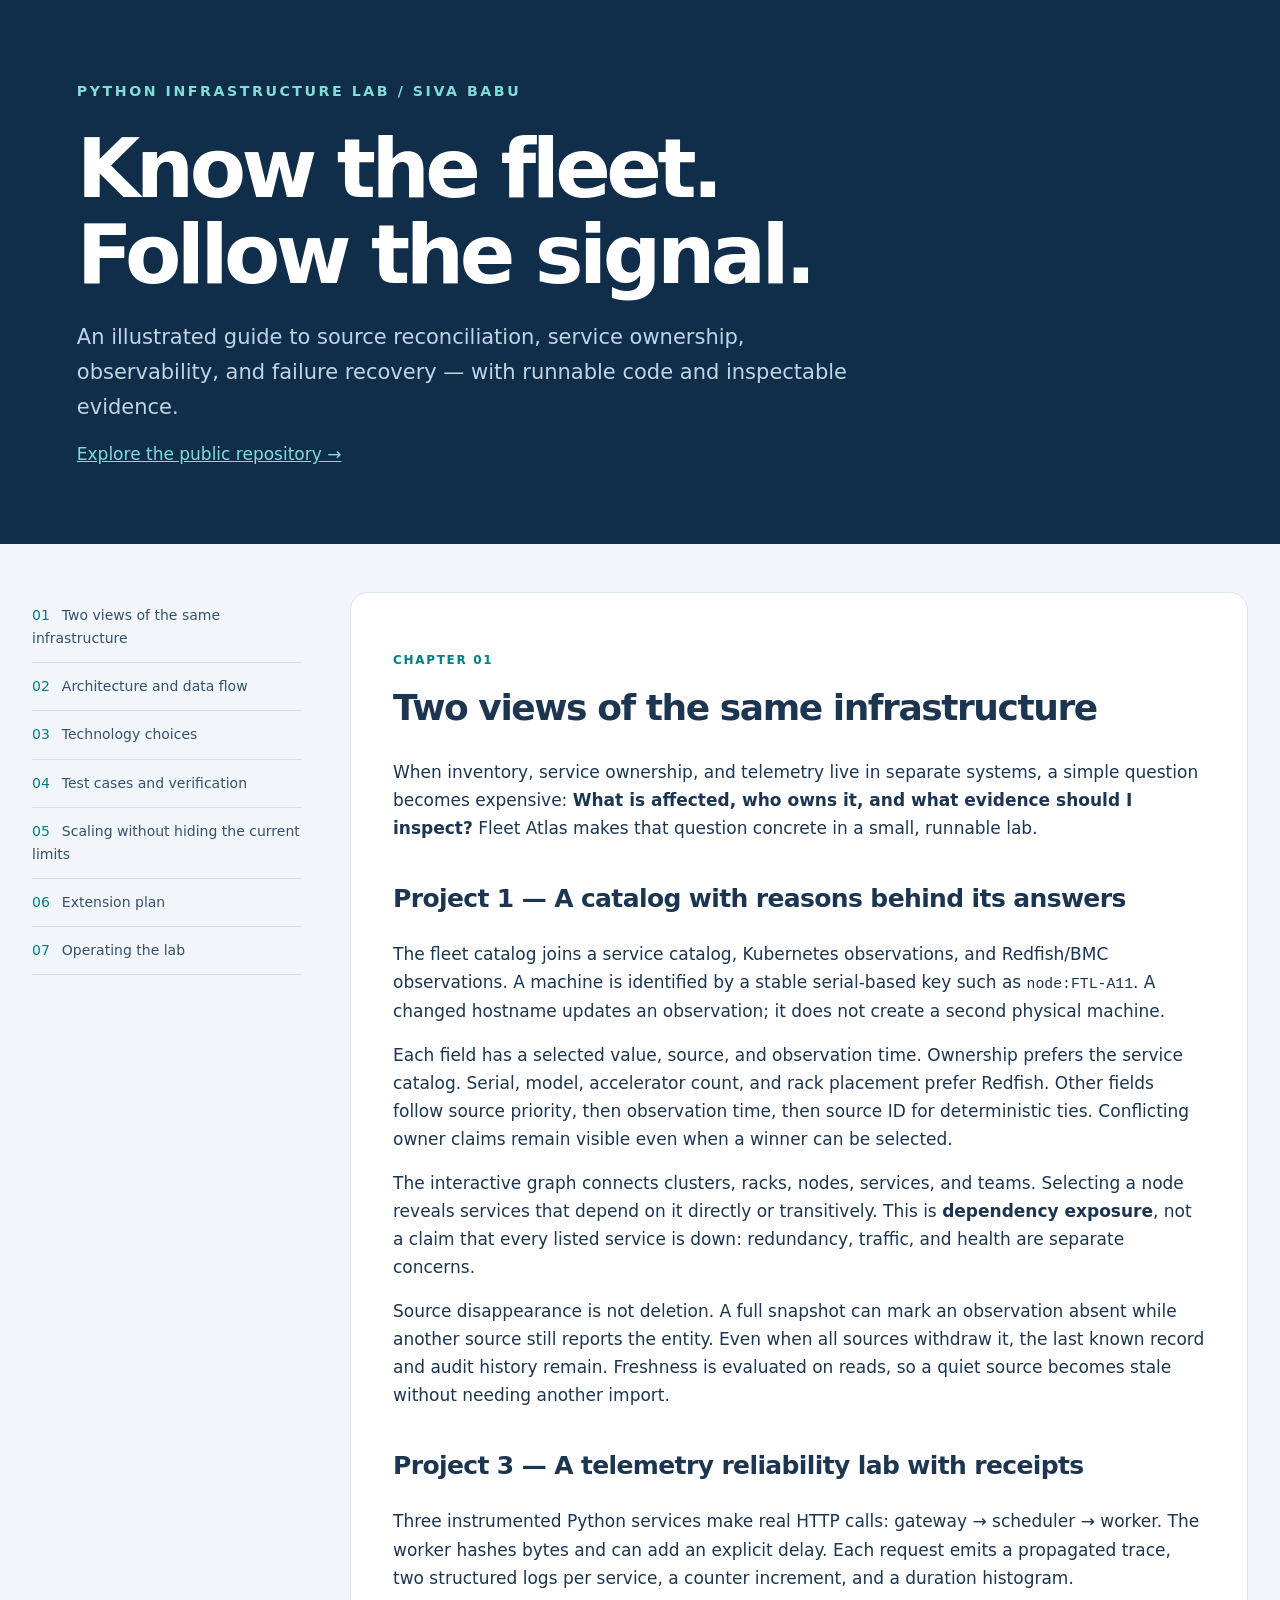
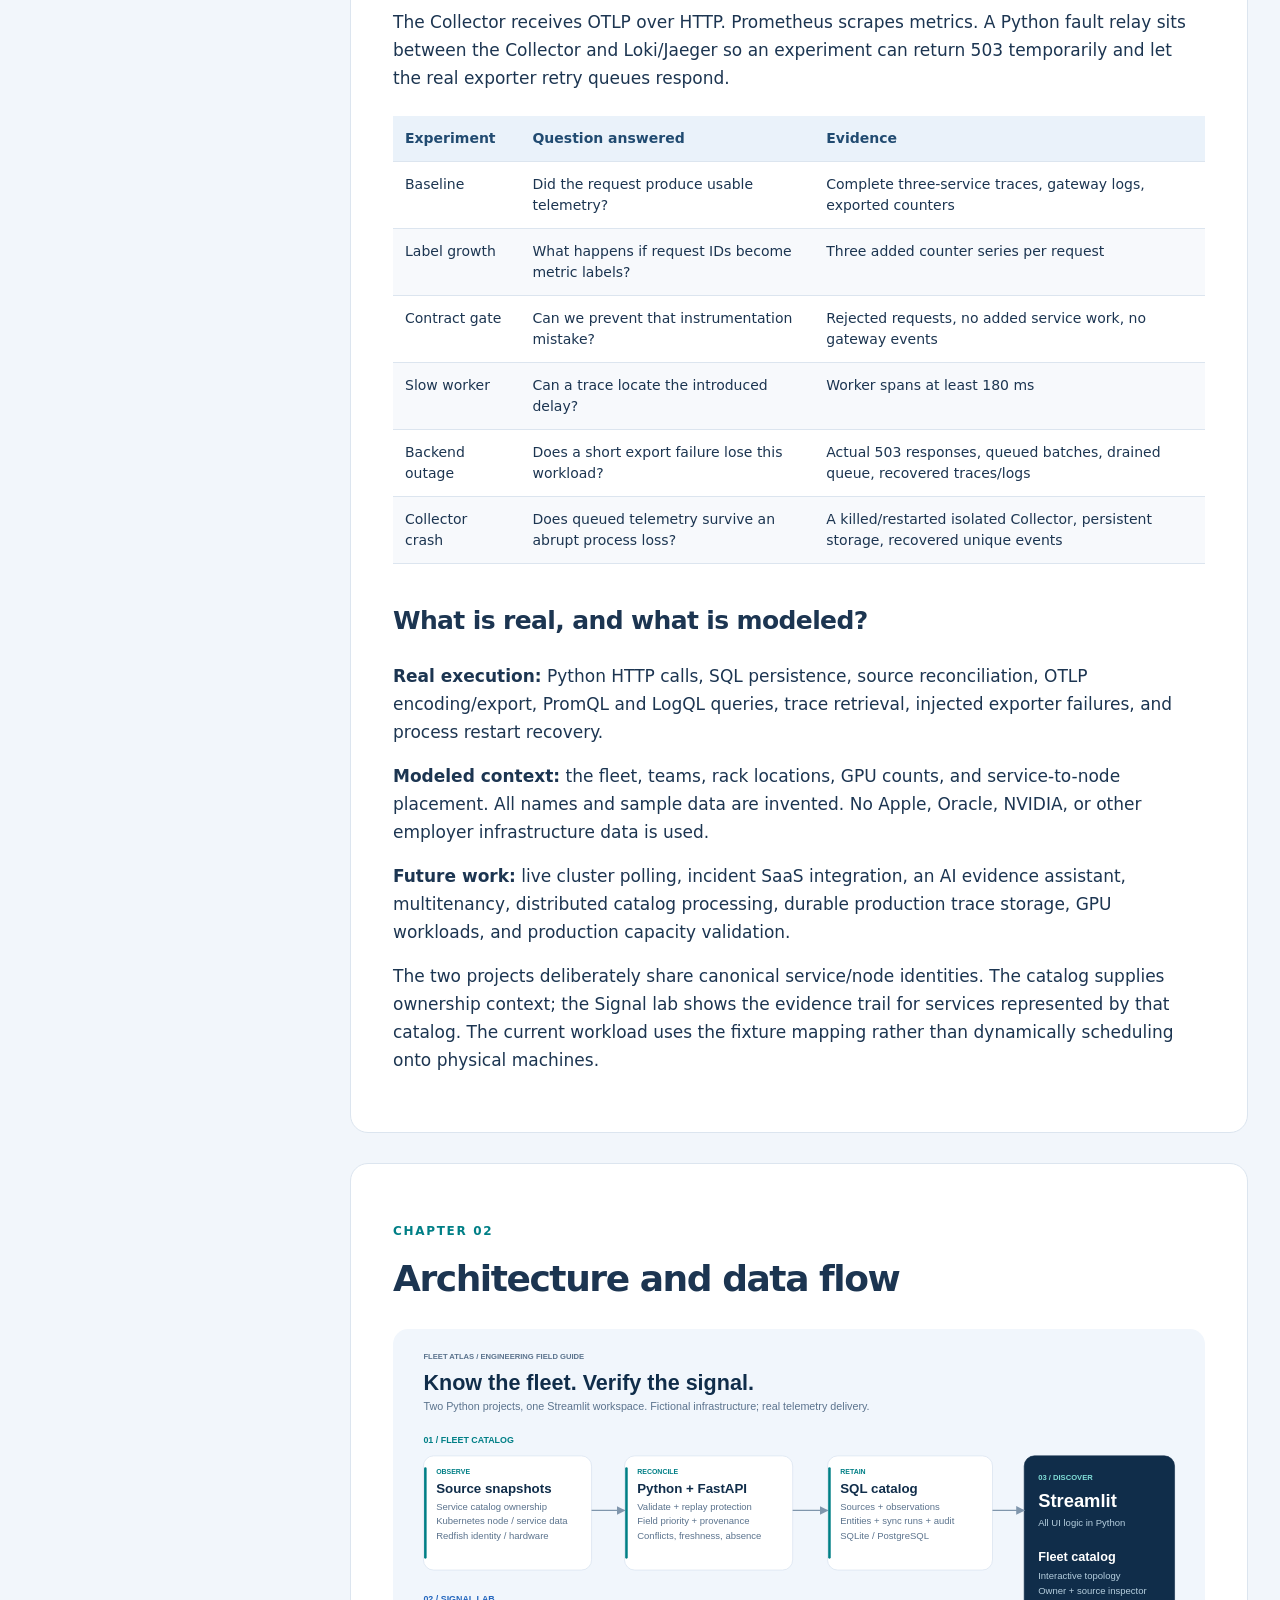
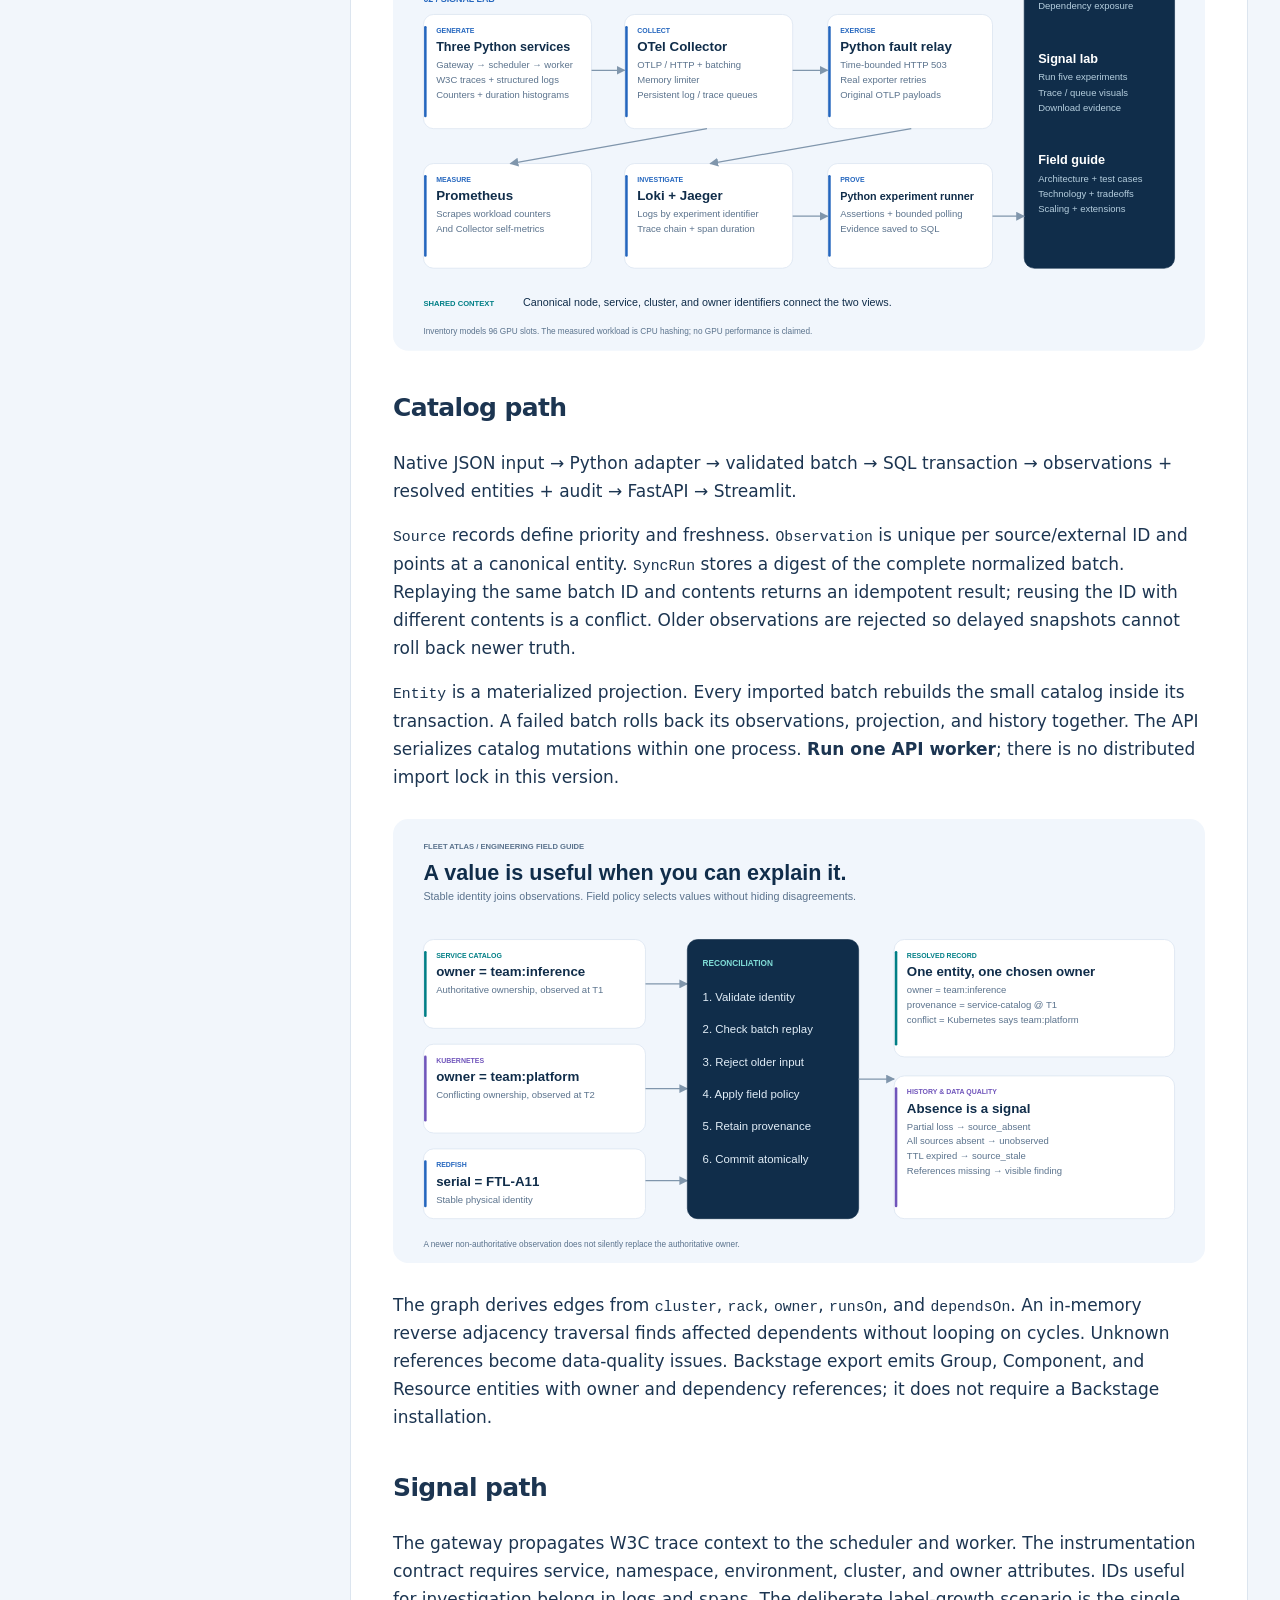
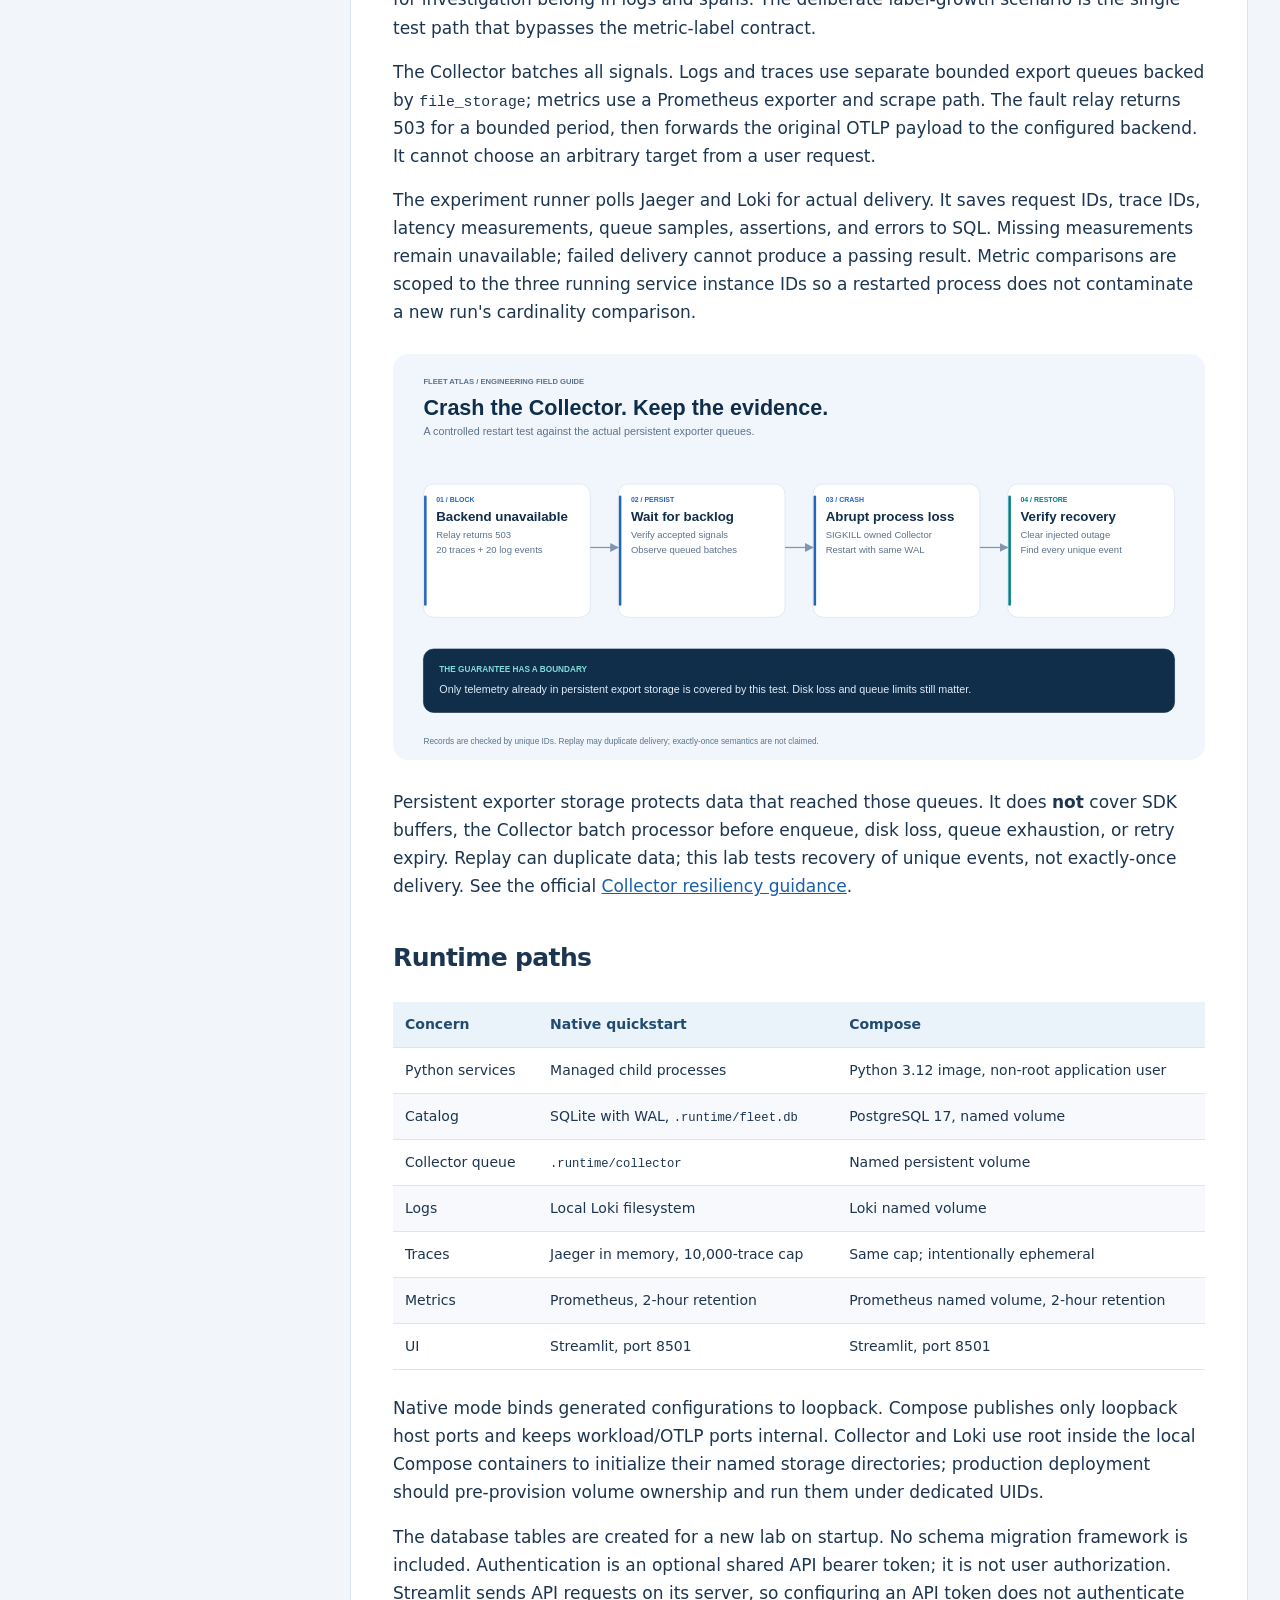
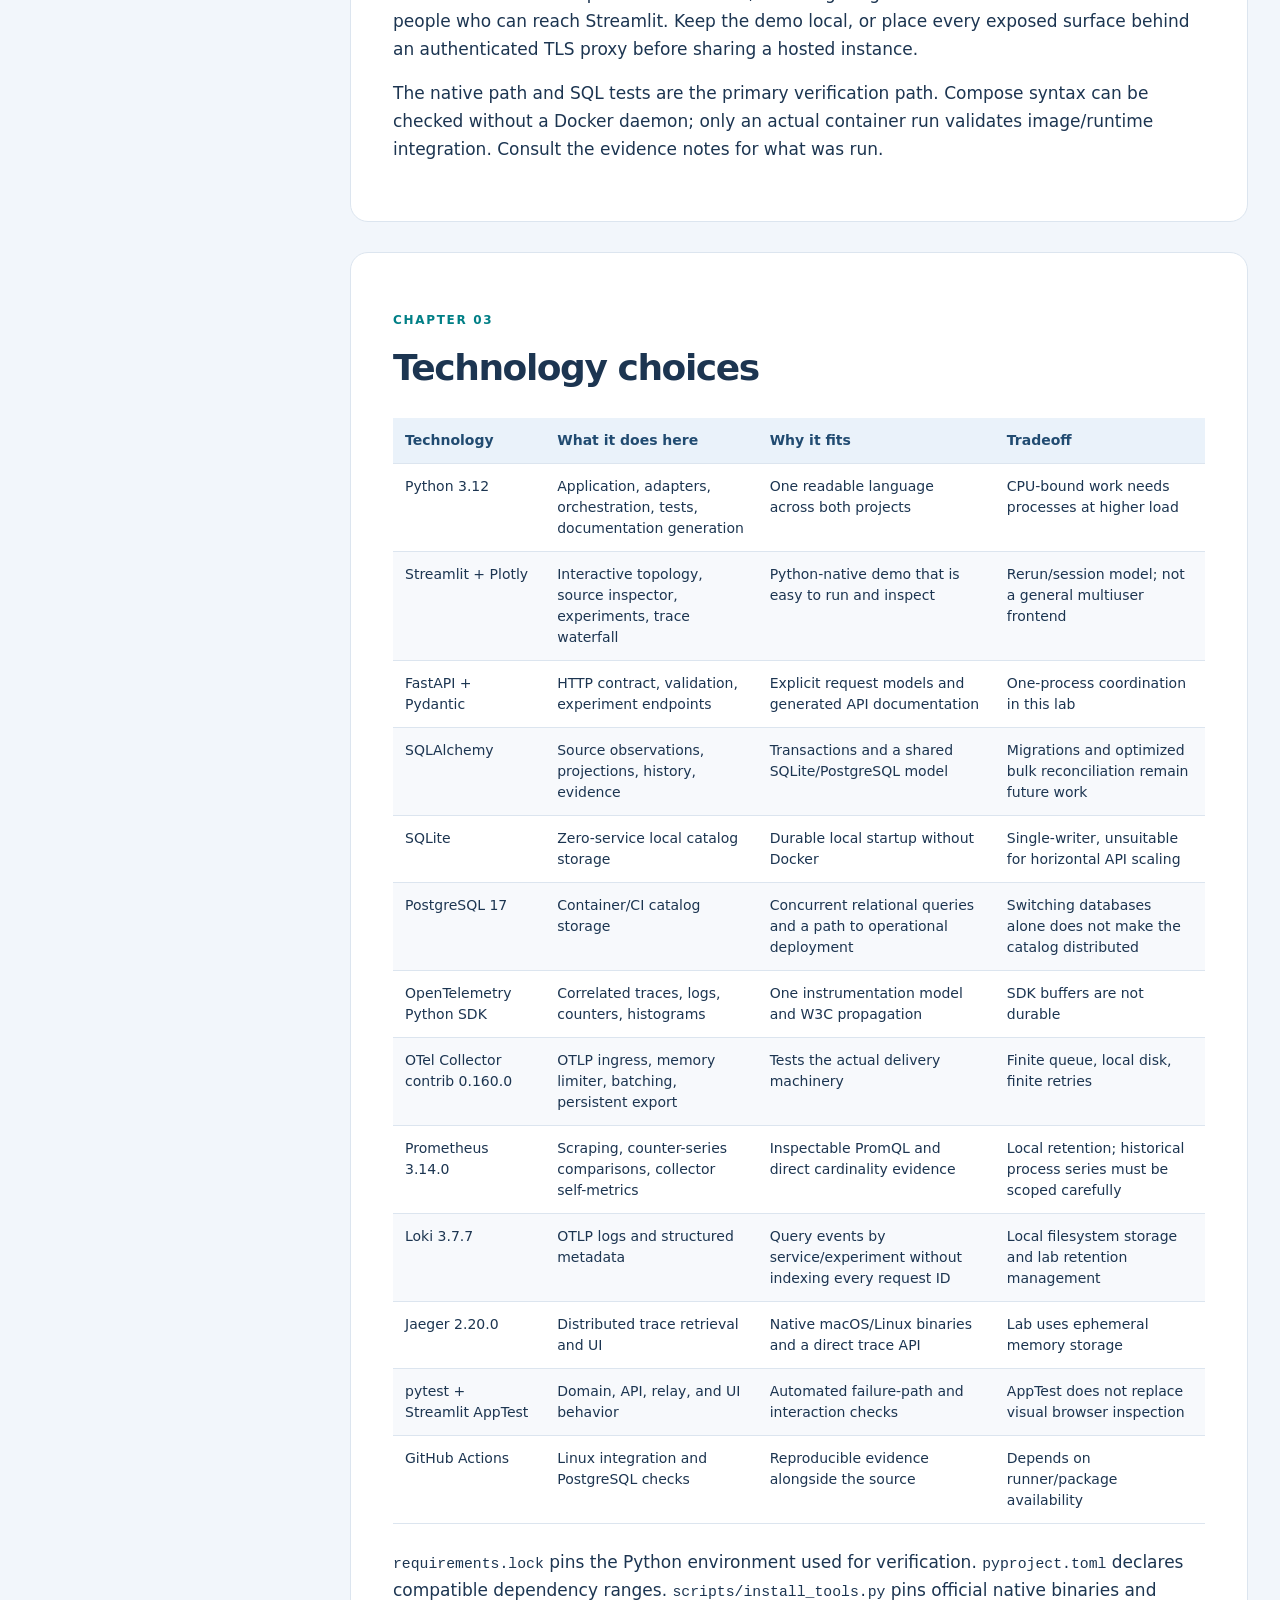
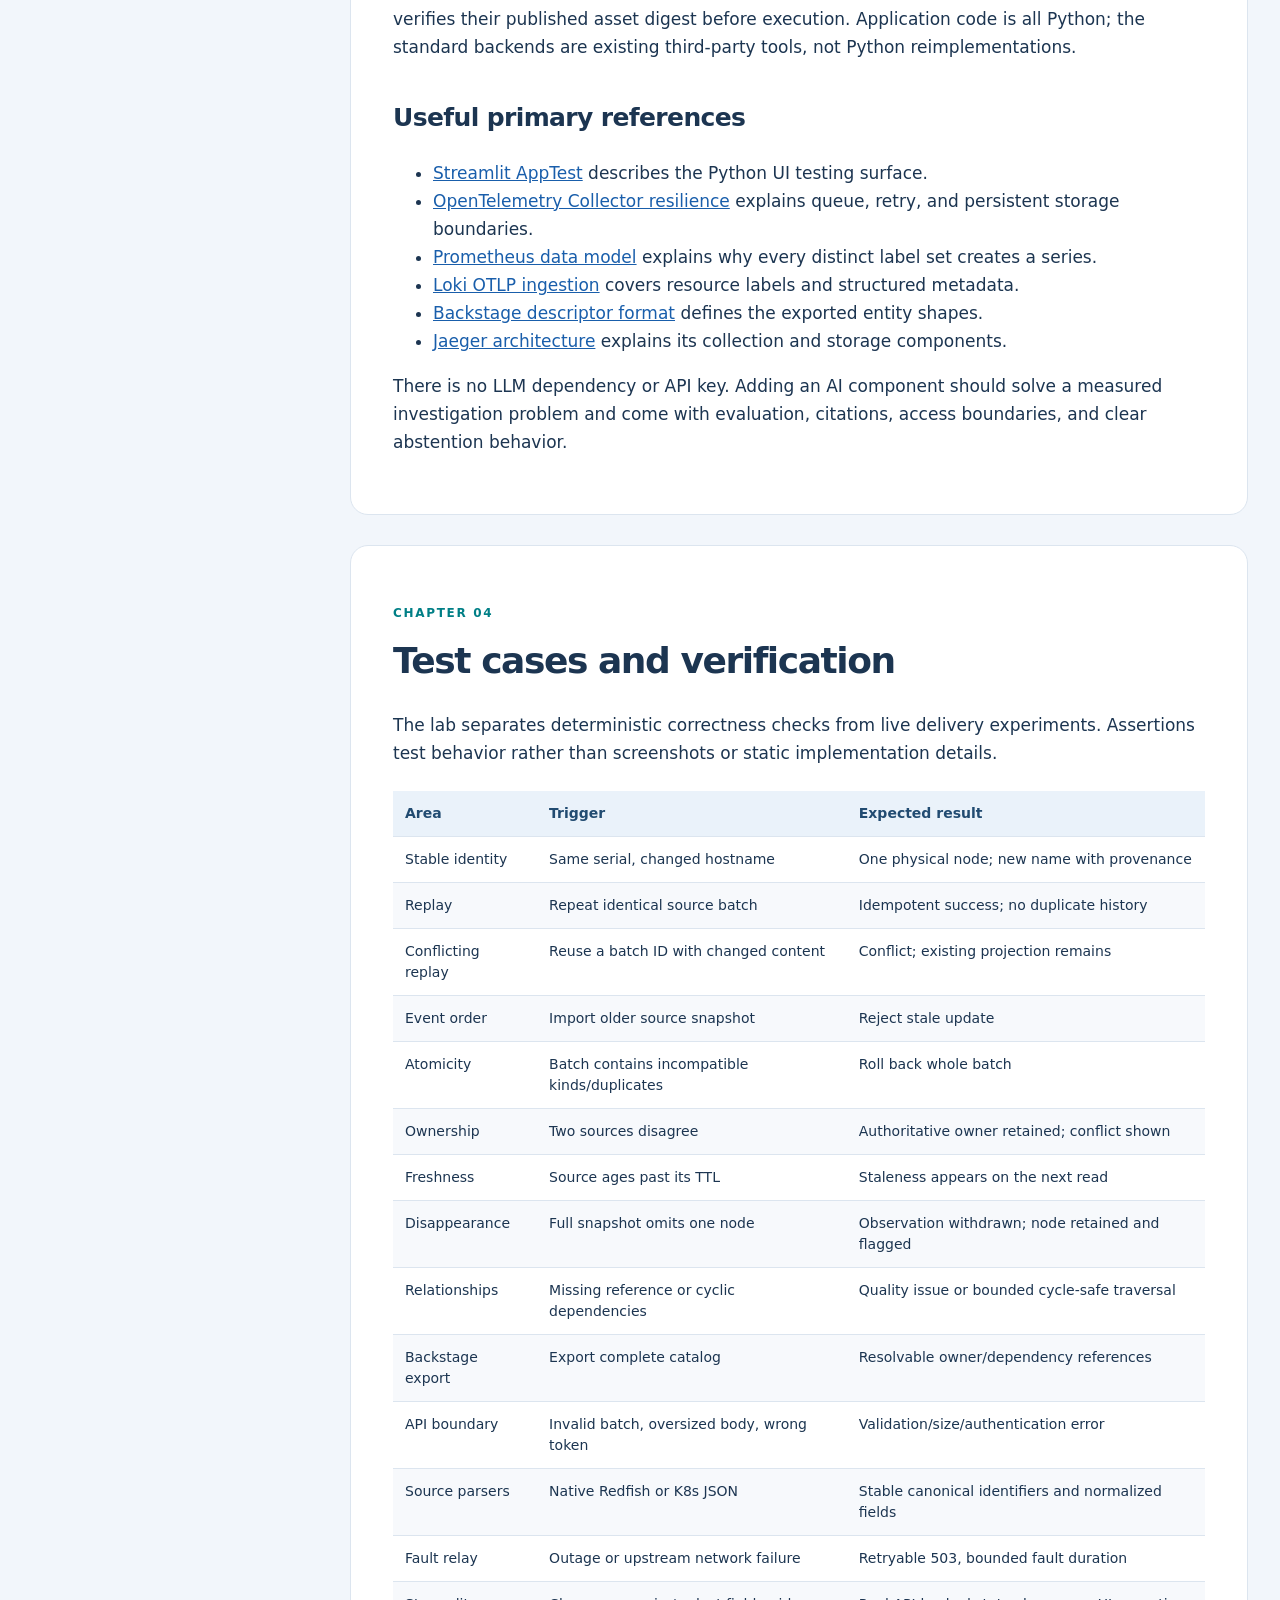
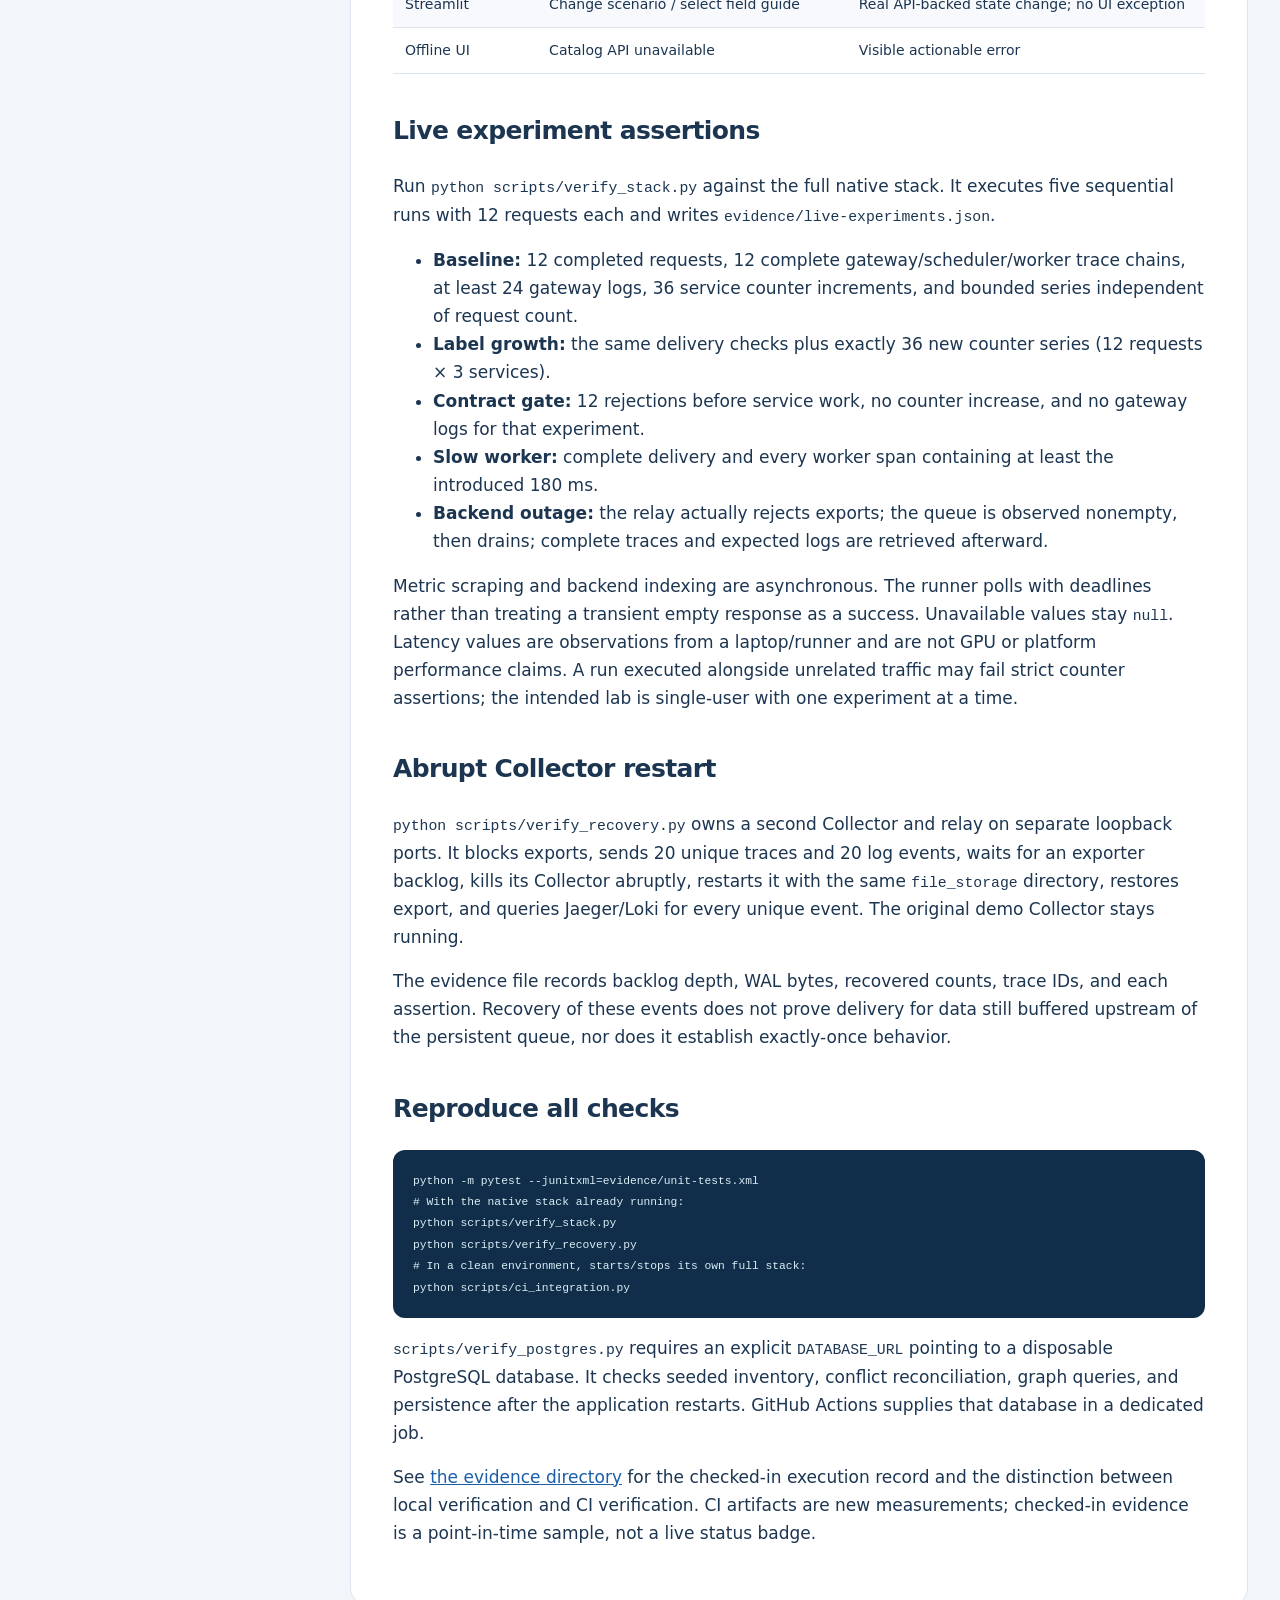
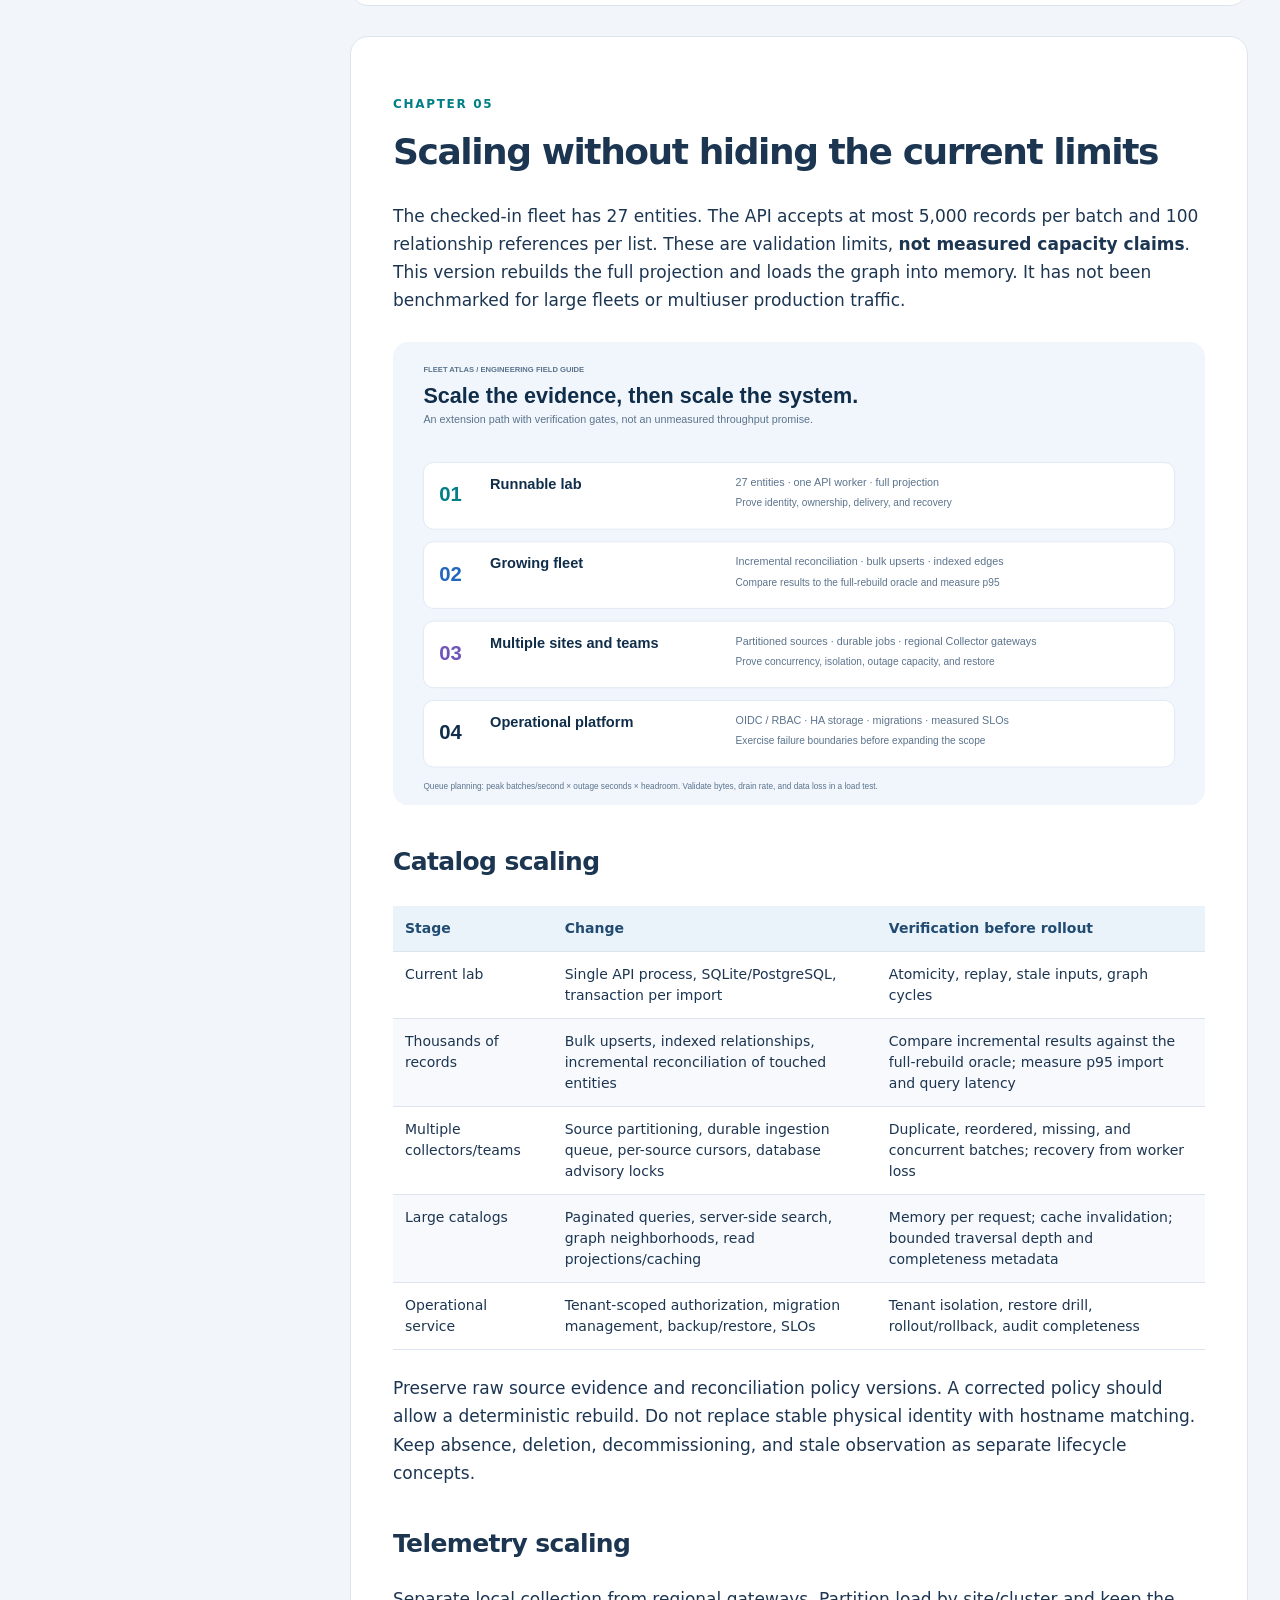
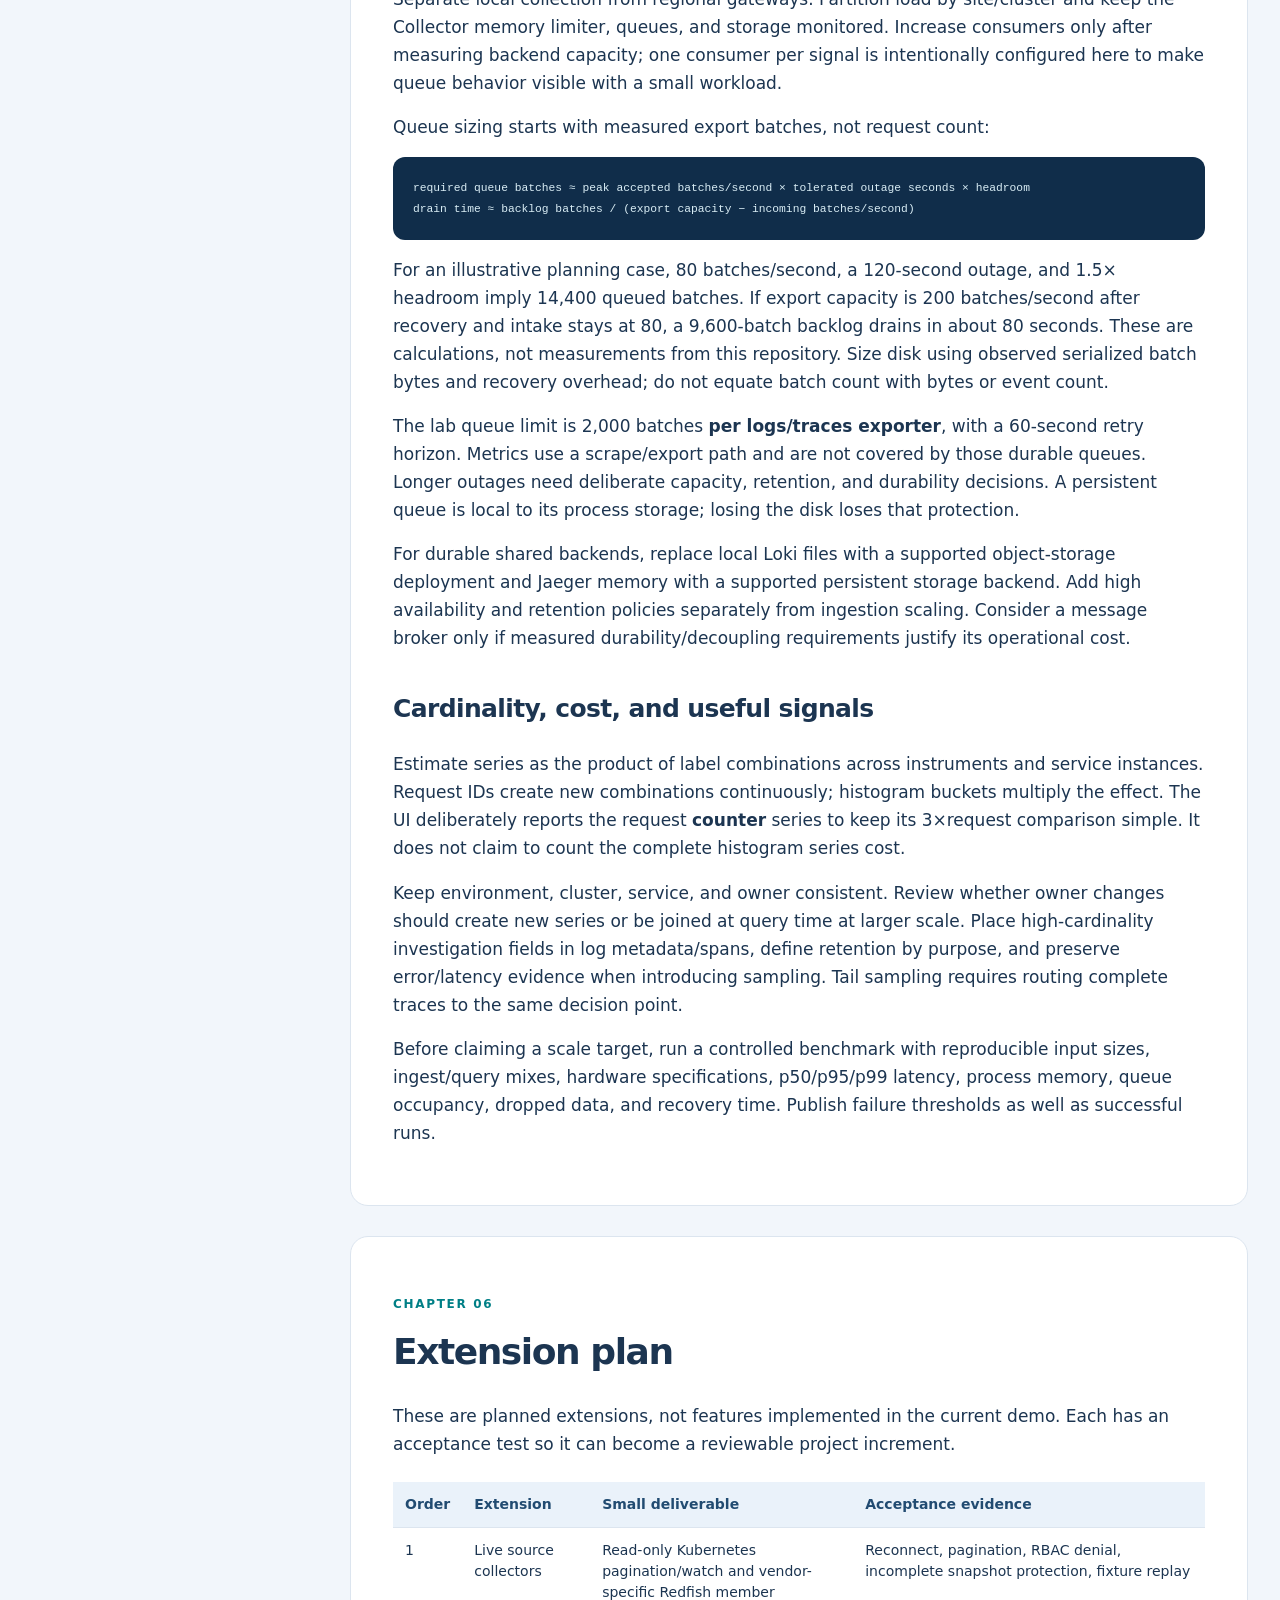
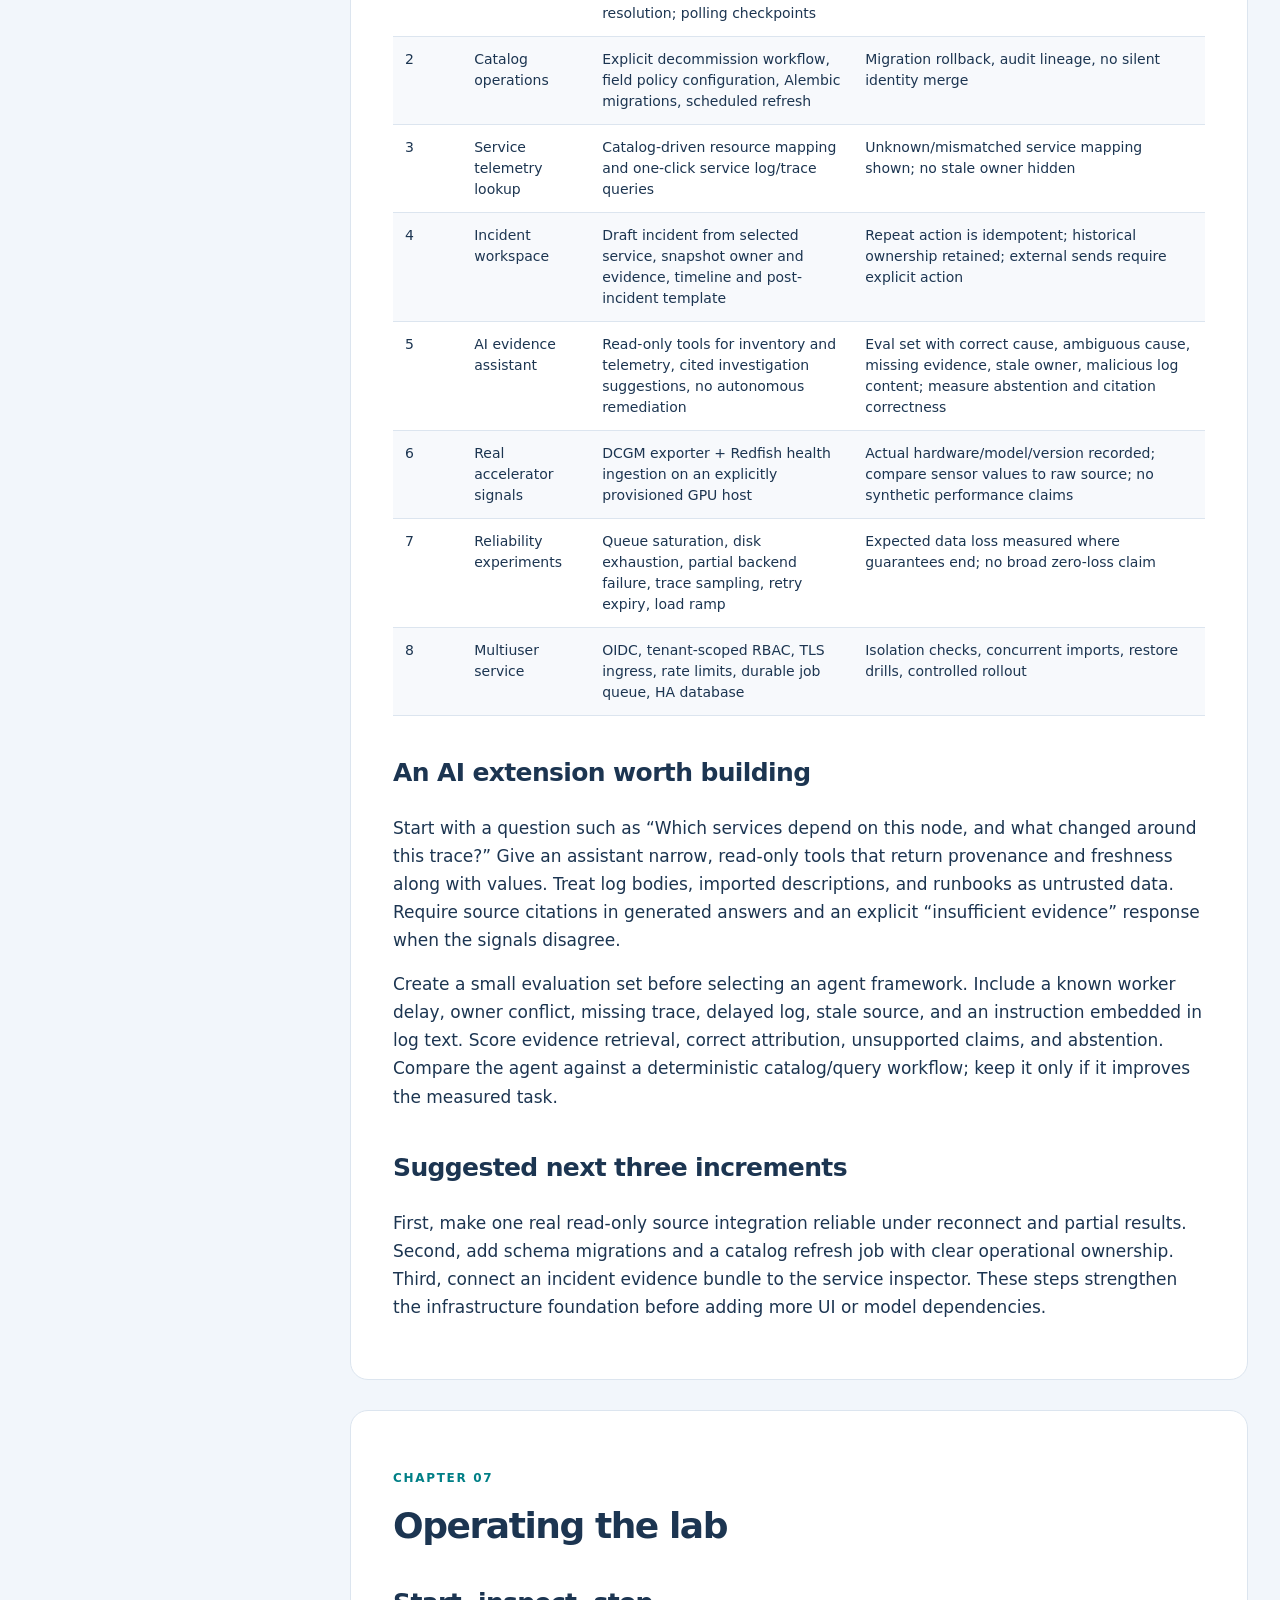
==== docs/field-guide.html @ dc3dea0c "Document architecture, test cases, technology choices, and scaling with Python-generated diagrams" ====
<!doctype html><html lang="en"><head><meta charset="utf-8"><meta name="viewport" content="width=device-width,initial-scale=1"><title>Fleet Atlas — Illustrated Field Guide</title><style>*{box-sizing:border-box}html{scroll-behavior:smooth}body{margin:0;background:#f2f6fb;color:#1c3551;font:17px/1.65 system-ui,-apple-system,sans-serif}header{background:#102d4a;color:#fff;padding:76px max(6vw,24px)}header small{color:#80ddd7;letter-spacing:.18em;font-weight:700}header h1{font-size:clamp(46px,7vw,82px);letter-spacing:-.055em;line-height:1.05;margin:22px 0}header p{font-size:21px;max-width:780px;color:#c0d4e6}header a{color:#80ddd7}.layout{display:grid;grid-template-columns:270px minmax(0,1000px);gap:48px;max-width:1420px;padding:48px 32px;margin:auto}nav{position:sticky;top:24px;height:max-content}nav a{display:block;text-decoration:none;border-bottom:1px solid #d4dfeb;padding:12px 0;color:#35516e;font-size:14px}nav span{color:#007f86;margin-right:12px}section{background:#fff;padding:42px;margin-bottom:30px;border:1px solid #dce5ef;border-radius:18px;scroll-margin-top:20px}section>h1{font-size:36px;letter-spacing:-.04em;line-height:1.15;margin-top:4px}h2{font-size:25px;letter-spacing:-.025em;margin-top:36px}.chapter{font-size:12px;color:#007f86;font-weight:700;letter-spacing:.14em}a{color:#195eab}p{margin:16px 0}table{border-collapse:collapse;width:100%;font-size:14px;line-height:1.5;margin:24px 0}th,td{border-bottom:1px solid #dce5ef;padding:12px;text-align:left;vertical-align:top}th{background:#eaf2fa;color:#214b71}tr:nth-child(even){background:#f7f9fc}pre{padding:20px;background:#102d4a;color:#d9edf5;border-radius:12px;overflow:auto;font-size:13px;line-height:1.65}code{font-family:ui-monospace,monospace;font-size:.87em}svg{display:block;width:100%;height:auto;margin:28px 0}footer{padding:40px;text-align:center;color:#5b738d;font-size:14px}@media(max-width:950px){.layout{display:block;padding:20px}nav{position:static;margin-bottom:24px;display:grid;grid-template-columns:1fr 1fr;gap:0 20px}section{padding:24px;overflow-x:auto}table{min-width:560px}}@media print{body{background:#fff;font-size:11pt}header{padding:30px}header h1{font-size:40pt}.layout{display:block;padding:0}nav{display:none}section{break-before:page;border:0;padding:20px}h2,h1{break-after:avoid}tr,pre{break-inside:avoid}a{color:inherit}svg{max-height:680px}footer{display:none}}</style></head><body><header><small>PYTHON INFRASTRUCTURE LAB / SIVA BABU</small><h1>Know the fleet.<br>Follow the signal.</h1><p>An illustrated guide to source reconciliation, service ownership, observability, and failure recovery — with runnable code and inspectable evidence.</p><a href="https://github.com/sivalinb/fleet-telemetry-lab">Explore the public repository →</a></header><div class="layout"><nav aria-label="Chapters"><a href="#overview"><span>01</span>Two views of the same infrastructure</a><a href="#architecture"><span>02</span>Architecture and data flow</a><a href="#technologies"><span>03</span>Technology choices</a><a href="#testing"><span>04</span>Test cases and verification</a><a href="#scaling"><span>05</span>Scaling without hiding the current limits</a><a href="#roadmap"><span>06</span>Extension plan</a><a href="#runbooks"><span>07</span>Operating the lab</a></nav><main><section id="overview"><p class="chapter">CHAPTER 01</p><h1 id="two-views-of-the-same-infrastructure">Two views of the same infrastructure</h1>
<p>When inventory, service ownership, and telemetry live in separate systems, a simple question becomes expensive: <strong>What is affected, who owns it, and what evidence should I inspect?</strong> Fleet Atlas makes that question concrete in a small, runnable lab.</p>
<h2 id="project-1-a-catalog-with-reasons-behind-its-answers">Project 1 — A catalog with reasons behind its answers</h2>
<p>The fleet catalog joins a service catalog, Kubernetes observations, and Redfish/BMC observations. A machine is identified by a stable serial-based key such as <code>node:FTL-A11</code>. A changed hostname updates an observation; it does not create a second physical machine.</p>
<p>Each field has a selected value, source, and observation time. Ownership prefers the service catalog. Serial, model, accelerator count, and rack placement prefer Redfish. Other fields follow source priority, then observation time, then source ID for deterministic ties. Conflicting owner claims remain visible even when a winner can be selected.</p>
<p>The interactive graph connects clusters, racks, nodes, services, and teams. Selecting a node reveals services that depend on it directly or transitively. This is <strong>dependency exposure</strong>, not a claim that every listed service is down: redundancy, traffic, and health are separate concerns.</p>
<p>Source disappearance is not deletion. A full snapshot can mark an observation absent while another source still reports the entity. Even when all sources withdraw it, the last known record and audit history remain. Freshness is evaluated on reads, so a quiet source becomes stale without needing another import.</p>
<h2 id="project-3-a-telemetry-reliability-lab-with-receipts">Project 3 — A telemetry reliability lab with receipts</h2>
<p>Three instrumented Python services make real HTTP calls: gateway → scheduler → worker. The worker hashes bytes and can add an explicit delay. Each request emits a propagated trace, two structured logs per service, a counter increment, and a duration histogram.</p>
<p>The Collector receives OTLP over HTTP. Prometheus scrapes metrics. A Python fault relay sits between the Collector and Loki/Jaeger so an experiment can return 503 temporarily and let the real exporter retry queues respond.</p>
<table>
<thead>
<tr>
<th>Experiment</th>
<th>Question answered</th>
<th>Evidence</th>
</tr>
</thead>
<tbody>
<tr>
<td>Baseline</td>
<td>Did the request produce usable telemetry?</td>
<td>Complete three-service traces, gateway logs, exported counters</td>
</tr>
<tr>
<td>Label growth</td>
<td>What happens if request IDs become metric labels?</td>
<td>Three added counter series per request</td>
</tr>
<tr>
<td>Contract gate</td>
<td>Can we prevent that instrumentation mistake?</td>
<td>Rejected requests, no added service work, no gateway events</td>
</tr>
<tr>
<td>Slow worker</td>
<td>Can a trace locate the introduced delay?</td>
<td>Worker spans at least 180 ms</td>
</tr>
<tr>
<td>Backend outage</td>
<td>Does a short export failure lose this workload?</td>
<td>Actual 503 responses, queued batches, drained queue, recovered traces/logs</td>
</tr>
<tr>
<td>Collector crash</td>
<td>Does queued telemetry survive an abrupt process loss?</td>
<td>A killed/restarted isolated Collector, persistent storage, recovered unique events</td>
</tr>
</tbody>
</table>
<h2 id="what-is-real-and-what-is-modeled">What is real, and what is modeled?</h2>
<p><strong>Real execution:</strong> Python HTTP calls, SQL persistence, source reconciliation, OTLP encoding/export, PromQL and LogQL queries, trace retrieval, injected exporter failures, and process restart recovery.</p>
<p><strong>Modeled context:</strong> the fleet, teams, rack locations, GPU counts, and service-to-node placement. All names and sample data are invented. No Apple, Oracle, NVIDIA, or other employer infrastructure data is used.</p>
<p><strong>Future work:</strong> live cluster polling, incident SaaS integration, an AI evidence assistant, multitenancy, distributed catalog processing, durable production trace storage, GPU workloads, and production capacity validation.</p>
<p>The two projects deliberately share canonical service/node identities. The catalog supplies ownership context; the Signal lab shows the evidence trail for services represented by that catalog. The current workload uses the fixture mapping rather than dynamically scheduling onto physical machines.</p></section><section id="architecture"><p class="chapter">CHAPTER 02</p><h1 id="architecture-and-data-flow">Architecture and data flow</h1>
<p><svg xmlns="http://www.w3.org/2000/svg" viewBox="0 0 1280 980" role="img" aria-label="Know the fleet. Verify the signal."><defs><marker id="arrow" viewBox="0 0 10 10" refX="9" refY="5" markerWidth="7" markerHeight="7" orient="auto-start-reverse"><path d="M 0 0 L 10 5 L 0 10 z" fill="#8096ac"/></marker></defs><rect width="1280" height="980" rx="24" fill="#f1f6fc"/><text x="48" y="48" font-family="Arial, sans-serif" font-size="12" fill="#5b738d" font-weight="700">FLEET ATLAS  /  ENGINEERING FIELD GUIDE</text><text x="48" y="96" font-family="Arial, sans-serif" font-size="34" fill="#102d4a" font-weight="700">Know the fleet. Verify the signal.</text><text x="48" y="128" font-family="Arial, sans-serif" font-size="17" fill="#5b738d" font-weight="400">Two Python projects, one Streamlit workspace. Fictional infrastructure; real telemetry delivery.</text><text x="48" y="179" font-family="Arial, sans-serif" font-size="14" fill="#007f86" font-weight="700">01  /  FLEET CATALOG</text><rect x="48" y="200" width="265" height="180" rx="16" fill="#fff" stroke="#d4e0ee"/><rect x="49" y="218" width="4" height="144" rx="2" fill="#007f86"/><text x="68" y="229" font-family="Arial, sans-serif" font-size="11" fill="#007f86" font-weight="700">OBSERVE</text><text x="68" y="258" font-family="Arial, sans-serif" font-size="21" fill="#102d4a" font-weight="700">Source snapshots</text><text x="68" y="285" font-family="Arial, sans-serif" font-size="15" fill="#5b738d" font-weight="400">Service catalog ownership</text><text x="68" y="308" font-family="Arial, sans-serif" font-size="15" fill="#5b738d" font-weight="400">Kubernetes node / service data</text><text x="68" y="331" font-family="Arial, sans-serif" font-size="15" fill="#5b738d" font-weight="400">Redfish identity / hardware</text><rect x="365" y="200" width="265" height="180" rx="16" fill="#fff" stroke="#d4e0ee"/><rect x="366" y="218" width="4" height="144" rx="2" fill="#007f86"/><text x="385" y="229" font-family="Arial, sans-serif" font-size="11" fill="#007f86" font-weight="700">RECONCILE</text><text x="385" y="258" font-family="Arial, sans-serif" font-size="21" fill="#102d4a" font-weight="700">Python + FastAPI</text><text x="385" y="285" font-family="Arial, sans-serif" font-size="15" fill="#5b738d" font-weight="400">Validate + replay protection</text><text x="385" y="308" font-family="Arial, sans-serif" font-size="15" fill="#5b738d" font-weight="400">Field priority + provenance</text><text x="385" y="331" font-family="Arial, sans-serif" font-size="15" fill="#5b738d" font-weight="400">Conflicts, freshness, absence</text><rect x="685" y="200" width="260" height="180" rx="16" fill="#fff" stroke="#d4e0ee"/><rect x="686" y="218" width="4" height="144" rx="2" fill="#007f86"/><text x="705" y="229" font-family="Arial, sans-serif" font-size="11" fill="#007f86" font-weight="700">RETAIN</text><text x="705" y="258" font-family="Arial, sans-serif" font-size="21" fill="#102d4a" font-weight="700">SQL catalog</text><text x="705" y="285" font-family="Arial, sans-serif" font-size="15" fill="#5b738d" font-weight="400">Sources + observations</text><text x="705" y="308" font-family="Arial, sans-serif" font-size="15" fill="#5b738d" font-weight="400">Entities + sync runs + audit</text><text x="705" y="331" font-family="Arial, sans-serif" font-size="15" fill="#5b738d" font-weight="400">SQLite / PostgreSQL</text><path d="M313 286 L365 286" fill="none" stroke="#8096ac" stroke-width="2" marker-end="url(#arrow)"/><path d="M630 286 L685 286" fill="none" stroke="#8096ac" stroke-width="2" marker-end="url(#arrow)"/><text x="48" y="431" font-family="Arial, sans-serif" font-size="14" fill="#2466be" font-weight="700">02  /  SIGNAL LAB</text><rect x="48" y="450" width="265" height="180" rx="16" fill="#fff" stroke="#d4e0ee"/><rect x="49" y="468" width="4" height="144" rx="2" fill="#2466be"/><text x="68" y="479" font-family="Arial, sans-serif" font-size="11" fill="#2466be" font-weight="700">GENERATE</text><text x="68" y="508" font-family="Arial, sans-serif" font-size="19.841269841269842" fill="#102d4a" font-weight="700">Three Python services</text><text x="68" y="535" font-family="Arial, sans-serif" font-size="15" fill="#5b738d" font-weight="400">Gateway → scheduler → worker</text><text x="68" y="558" font-family="Arial, sans-serif" font-size="15" fill="#5b738d" font-weight="400">W3C traces + structured logs</text><text x="68" y="581" font-family="Arial, sans-serif" font-size="15" fill="#5b738d" font-weight="400">Counters + duration histograms</text><rect x="365" y="450" width="265" height="180" rx="16" fill="#fff" stroke="#d4e0ee"/><rect x="366" y="468" width="4" height="144" rx="2" fill="#2466be"/><text x="385" y="479" font-family="Arial, sans-serif" font-size="11" fill="#2466be" font-weight="700">COLLECT</text><text x="385" y="508" font-family="Arial, sans-serif" font-size="21" fill="#102d4a" font-weight="700">OTel Collector</text><text x="385" y="535" font-family="Arial, sans-serif" font-size="15" fill="#5b738d" font-weight="400">OTLP / HTTP + batching</text><text x="385" y="558" font-family="Arial, sans-serif" font-size="15" fill="#5b738d" font-weight="400">Memory limiter</text><text x="385" y="581" font-family="Arial, sans-serif" font-size="15" fill="#5b738d" font-weight="400">Persistent log / trace queues</text><rect x="685" y="450" width="260" height="180" rx="16" fill="#fff" stroke="#d4e0ee"/><rect x="686" y="468" width="4" height="144" rx="2" fill="#2466be"/><text x="705" y="479" font-family="Arial, sans-serif" font-size="11" fill="#2466be" font-weight="700">EXERCISE</text><text x="705" y="508" font-family="Arial, sans-serif" font-size="21" fill="#102d4a" font-weight="700">Python fault relay</text><text x="705" y="535" font-family="Arial, sans-serif" font-size="15" fill="#5b738d" font-weight="400">Time-bounded HTTP 503</text><text x="705" y="558" font-family="Arial, sans-serif" font-size="15" fill="#5b738d" font-weight="400">Real exporter retries</text><text x="705" y="581" font-family="Arial, sans-serif" font-size="15" fill="#5b738d" font-weight="400">Original OTLP payloads</text><path d="M313 538 L365 538" fill="none" stroke="#8096ac" stroke-width="2" marker-end="url(#arrow)"/><path d="M630 538 L685 538" fill="none" stroke="#8096ac" stroke-width="2" marker-end="url(#arrow)"/><rect x="48" y="685" width="265" height="165" rx="16" fill="#fff" stroke="#d4e0ee"/><rect x="49" y="703" width="4" height="129" rx="2" fill="#2466be"/><text x="68" y="714" font-family="Arial, sans-serif" font-size="11" fill="#2466be" font-weight="700">MEASURE</text><text x="68" y="743" font-family="Arial, sans-serif" font-size="21" fill="#102d4a" font-weight="700">Prometheus</text><text x="68" y="770" font-family="Arial, sans-serif" font-size="15" fill="#5b738d" font-weight="400">Scrapes workload counters</text><text x="68" y="793" font-family="Arial, sans-serif" font-size="15" fill="#5b738d" font-weight="400">And Collector self-metrics</text><rect x="365" y="685" width="265" height="165" rx="16" fill="#fff" stroke="#d4e0ee"/><rect x="366" y="703" width="4" height="129" rx="2" fill="#2466be"/><text x="385" y="714" font-family="Arial, sans-serif" font-size="11" fill="#2466be" font-weight="700">INVESTIGATE</text><text x="385" y="743" font-family="Arial, sans-serif" font-size="21" fill="#102d4a" font-weight="700">Loki + Jaeger</text><text x="385" y="770" font-family="Arial, sans-serif" font-size="15" fill="#5b738d" font-weight="400">Logs by experiment identifier</text><text x="385" y="793" font-family="Arial, sans-serif" font-size="15" fill="#5b738d" font-weight="400">Trace chain + span duration</text><rect x="685" y="685" width="260" height="165" rx="16" fill="#fff" stroke="#d4e0ee"/><rect x="686" y="703" width="4" height="129" rx="2" fill="#2466be"/><text x="705" y="714" font-family="Arial, sans-serif" font-size="11" fill="#2466be" font-weight="700">PROVE</text><text x="705" y="743" font-family="Arial, sans-serif" font-size="16.975308641975307" fill="#102d4a" font-weight="700">Python experiment runner</text><text x="705" y="770" font-family="Arial, sans-serif" font-size="15" fill="#5b738d" font-weight="400">Assertions + bounded polling</text><text x="705" y="793" font-family="Arial, sans-serif" font-size="15" fill="#5b738d" font-weight="400">Evidence saved to SQL</text><path d="M495 630 L185 685" fill="none" stroke="#8096ac" stroke-width="2" marker-end="url(#arrow)"/><path d="M817 630 L500 685" fill="none" stroke="#8096ac" stroke-width="2" marker-end="url(#arrow)"/><path d="M630 768 L685 768" fill="none" stroke="#8096ac" stroke-width="2" marker-end="url(#arrow)"/><rect x="995" y="200" width="237" height="650" rx="16" fill="#102d4a" stroke="#102d4a"/><text x="1017" y="238" font-family="Arial, sans-serif" font-size="12" fill="#80ddd7" font-weight="700">03  /  DISCOVER</text><text x="1017" y="280" font-family="Arial, sans-serif" font-size="29" fill="#fff" font-weight="700">Streamlit</text><text x="1017" y="310" font-family="Arial, sans-serif" font-size="15" fill="#b5cede" font-weight="400">All UI logic in Python</text><text x="1017" y="366" font-family="Arial, sans-serif" font-size="20" fill="#fff" font-weight="700">Fleet catalog</text><text x="1017" y="394" font-family="Arial, sans-serif" font-size="15" fill="#b5cede" font-weight="400">Interactive topology</text><text x="1017" y="418" font-family="Arial, sans-serif" font-size="15" fill="#b5cede" font-weight="400">Owner + source inspector</text><text x="1017" y="442" font-family="Arial, sans-serif" font-size="15" fill="#b5cede" font-weight="400">Dependency exposure</text><text x="1017" y="526" font-family="Arial, sans-serif" font-size="20" fill="#fff" font-weight="700">Signal lab</text><text x="1017" y="554" font-family="Arial, sans-serif" font-size="15" fill="#b5cede" font-weight="400">Run five experiments</text><text x="1017" y="578" font-family="Arial, sans-serif" font-size="15" fill="#b5cede" font-weight="400">Trace / queue visuals</text><text x="1017" y="602" font-family="Arial, sans-serif" font-size="15" fill="#b5cede" font-weight="400">Download evidence</text><text x="1017" y="686" font-family="Arial, sans-serif" font-size="20" fill="#fff" font-weight="700">Field guide</text><text x="1017" y="714" font-family="Arial, sans-serif" font-size="15" fill="#b5cede" font-weight="400">Architecture + test cases</text><text x="1017" y="738" font-family="Arial, sans-serif" font-size="15" fill="#b5cede" font-weight="400">Technology + tradeoffs</text><text x="1017" y="762" font-family="Arial, sans-serif" font-size="15" fill="#b5cede" font-weight="400">Scaling + extensions</text><path d="M945 286 L995 286" fill="none" stroke="#8096ac" stroke-width="2" marker-end="url(#arrow)"/><path d="M945 768 L995 768" fill="none" stroke="#8096ac" stroke-width="2" marker-end="url(#arrow)"/><text x="48" y="909" font-family="Arial, sans-serif" font-size="12" fill="#007f86" font-weight="700">SHARED CONTEXT</text><text x="205" y="909" font-family="Arial, sans-serif" font-size="17" fill="#102d4a" font-weight="400">Canonical node, service, cluster, and owner identifiers connect the two views.</text><text x="48" y="954" font-family="Arial, sans-serif" font-size="13" fill="#5b738d" font-weight="400">Inventory models 96 GPU slots. The measured workload is CPU hashing; no GPU performance is claimed.</text></svg></p>
<h2 id="catalog-path">Catalog path</h2>
<p>Native JSON input → Python adapter → validated batch → SQL transaction → observations + resolved entities + audit → FastAPI → Streamlit.</p>
<p><code>Source</code> records define priority and freshness. <code>Observation</code> is unique per source/external ID and points at a canonical entity. <code>SyncRun</code> stores a digest of the complete normalized batch. Replaying the same batch ID and contents returns an idempotent result; reusing the ID with different contents is a conflict. Older observations are rejected so delayed snapshots cannot roll back newer truth.</p>
<p><code>Entity</code> is a materialized projection. Every imported batch rebuilds the small catalog inside its transaction. A failed batch rolls back its observations, projection, and history together. The API serializes catalog mutations within one process. <strong>Run one API worker</strong>; there is no distributed import lock in this version.</p>
<p><svg xmlns="http://www.w3.org/2000/svg" viewBox="0 0 1280 700" role="img" aria-label="A value is useful when you can explain it."><defs><marker id="arrow" viewBox="0 0 10 10" refX="9" refY="5" markerWidth="7" markerHeight="7" orient="auto-start-reverse"><path d="M 0 0 L 10 5 L 0 10 z" fill="#8096ac"/></marker></defs><rect width="1280" height="700" rx="24" fill="#f1f6fc"/><text x="48" y="48" font-family="Arial, sans-serif" font-size="12" fill="#5b738d" font-weight="700">FLEET ATLAS  /  ENGINEERING FIELD GUIDE</text><text x="48" y="96" font-family="Arial, sans-serif" font-size="34" fill="#102d4a" font-weight="700">A value is useful when you can explain it.</text><text x="48" y="128" font-family="Arial, sans-serif" font-size="17" fill="#5b738d" font-weight="400">Stable identity joins observations. Field policy selects values without hiding disagreements.</text><rect x="48" y="190" width="350" height="140" rx="16" fill="#fff" stroke="#d4e0ee"/><rect x="49" y="208" width="4" height="104" rx="2" fill="#007f86"/><text x="68" y="219" font-family="Arial, sans-serif" font-size="11" fill="#007f86" font-weight="700">SERVICE CATALOG</text><text x="68" y="248" font-family="Arial, sans-serif" font-size="21" fill="#102d4a" font-weight="700">owner = team:inference</text><text x="68" y="275" font-family="Arial, sans-serif" font-size="15" fill="#5b738d" font-weight="400">Authoritative ownership, observed at T1</text><rect x="48" y="355" width="350" height="140" rx="16" fill="#fff" stroke="#d4e0ee"/><rect x="49" y="373" width="4" height="104" rx="2" fill="#7055bb"/><text x="68" y="384" font-family="Arial, sans-serif" font-size="11" fill="#7055bb" font-weight="700">KUBERNETES</text><text x="68" y="413" font-family="Arial, sans-serif" font-size="21" fill="#102d4a" font-weight="700">owner = team:platform</text><text x="68" y="440" font-family="Arial, sans-serif" font-size="15" fill="#5b738d" font-weight="400">Conflicting ownership, observed at T2</text><rect x="48" y="520" width="350" height="110" rx="16" fill="#fff" stroke="#d4e0ee"/><rect x="49" y="538" width="4" height="74" rx="2" fill="#2466be"/><text x="68" y="549" font-family="Arial, sans-serif" font-size="11" fill="#2466be" font-weight="700">REDFISH</text><text x="68" y="578" font-family="Arial, sans-serif" font-size="21" fill="#102d4a" font-weight="700">serial = FTL-A11</text><text x="68" y="605" font-family="Arial, sans-serif" font-size="15" fill="#5b738d" font-weight="400">Stable physical identity</text><path d="M398 260 L464 260" fill="none" stroke="#8096ac" stroke-width="2" marker-end="url(#arrow)"/><path d="M398 425 L464 425" fill="none" stroke="#8096ac" stroke-width="2" marker-end="url(#arrow)"/><path d="M398 570 L464 570" fill="none" stroke="#8096ac" stroke-width="2" marker-end="url(#arrow)"/><rect x="464" y="190" width="270" height="440" rx="16" fill="#102d4a" stroke="#102d4a"/><text x="488" y="232" font-family="Arial, sans-serif" font-size="13" fill="#80ddd7" font-weight="700">RECONCILIATION</text><text x="488" y="287" font-family="Arial, sans-serif" font-size="18" fill="#e1edf7" font-weight="400">1. Validate identity</text><text x="488" y="338" font-family="Arial, sans-serif" font-size="18" fill="#e1edf7" font-weight="400">2. Check batch replay</text><text x="488" y="389" font-family="Arial, sans-serif" font-size="18" fill="#e1edf7" font-weight="400">3. Reject older input</text><text x="488" y="440" font-family="Arial, sans-serif" font-size="18" fill="#e1edf7" font-weight="400">4. Apply field policy</text><text x="488" y="491" font-family="Arial, sans-serif" font-size="18" fill="#e1edf7" font-weight="400">5. Retain provenance</text><text x="488" y="542" font-family="Arial, sans-serif" font-size="18" fill="#e1edf7" font-weight="400">6. Commit atomically</text><path d="M734 410 L790 410" fill="none" stroke="#8096ac" stroke-width="2" marker-end="url(#arrow)"/><rect x="790" y="190" width="442" height="185" rx="16" fill="#fff" stroke="#d4e0ee"/><rect x="791" y="208" width="4" height="149" rx="2" fill="#007f86"/><text x="810" y="219" font-family="Arial, sans-serif" font-size="11" fill="#007f86" font-weight="700">RESOLVED RECORD</text><text x="810" y="248" font-family="Arial, sans-serif" font-size="21" fill="#102d4a" font-weight="700">One entity, one chosen owner</text><text x="810" y="275" font-family="Arial, sans-serif" font-size="15" fill="#5b738d" font-weight="400">owner = team:inference</text><text x="810" y="298" font-family="Arial, sans-serif" font-size="15" fill="#5b738d" font-weight="400">provenance = service-catalog @ T1</text><text x="810" y="321" font-family="Arial, sans-serif" font-size="15" fill="#5b738d" font-weight="400">conflict = Kubernetes says team:platform</text><rect x="790" y="405" width="442" height="225" rx="16" fill="#fff" stroke="#d4e0ee"/><rect x="791" y="423" width="4" height="189" rx="2" fill="#7055bb"/><text x="810" y="434" font-family="Arial, sans-serif" font-size="11" fill="#7055bb" font-weight="700">HISTORY &amp; DATA QUALITY</text><text x="810" y="463" font-family="Arial, sans-serif" font-size="21" fill="#102d4a" font-weight="700">Absence is a signal</text><text x="810" y="490" font-family="Arial, sans-serif" font-size="15" fill="#5b738d" font-weight="400">Partial loss → source_absent</text><text x="810" y="513" font-family="Arial, sans-serif" font-size="15" fill="#5b738d" font-weight="400">All sources absent → unobserved</text><text x="810" y="536" font-family="Arial, sans-serif" font-size="15" fill="#5b738d" font-weight="400">TTL expired → source_stale</text><text x="810" y="559" font-family="Arial, sans-serif" font-size="15" fill="#5b738d" font-weight="400">References missing → visible finding</text><text x="48" y="674" font-family="Arial, sans-serif" font-size="13" fill="#5b738d" font-weight="400">A newer non-authoritative observation does not silently replace the authoritative owner.</text></svg></p>
<p>The graph derives edges from <code>cluster</code>, <code>rack</code>, <code>owner</code>, <code>runsOn</code>, and <code>dependsOn</code>. An in-memory reverse adjacency traversal finds affected dependents without looping on cycles. Unknown references become data-quality issues. Backstage export emits Group, Component, and Resource entities with owner and dependency references; it does not require a Backstage installation.</p>
<h2 id="signal-path">Signal path</h2>
<p>The gateway propagates W3C trace context to the scheduler and worker. The instrumentation contract requires service, namespace, environment, cluster, and owner attributes. IDs useful for investigation belong in logs and spans. The deliberate label-growth scenario is the single test path that bypasses the metric-label contract.</p>
<p>The Collector batches all signals. Logs and traces use separate bounded export queues backed by <code>file_storage</code>; metrics use a Prometheus exporter and scrape path. The fault relay returns 503 for a bounded period, then forwards the original OTLP payload to the configured backend. It cannot choose an arbitrary target from a user request.</p>
<p>The experiment runner polls Jaeger and Loki for actual delivery. It saves request IDs, trace IDs, latency measurements, queue samples, assertions, and errors to SQL. Missing measurements remain unavailable; failed delivery cannot produce a passing result. Metric comparisons are scoped to the three running service instance IDs so a restarted process does not contaminate a new run's cardinality comparison.</p>
<p><svg xmlns="http://www.w3.org/2000/svg" viewBox="0 0 1280 640" role="img" aria-label="Crash the Collector. Keep the evidence."><defs><marker id="arrow" viewBox="0 0 10 10" refX="9" refY="5" markerWidth="7" markerHeight="7" orient="auto-start-reverse"><path d="M 0 0 L 10 5 L 0 10 z" fill="#8096ac"/></marker></defs><rect width="1280" height="640" rx="24" fill="#f1f6fc"/><text x="48" y="48" font-family="Arial, sans-serif" font-size="12" fill="#5b738d" font-weight="700">FLEET ATLAS  /  ENGINEERING FIELD GUIDE</text><text x="48" y="96" font-family="Arial, sans-serif" font-size="34" fill="#102d4a" font-weight="700">Crash the Collector. Keep the evidence.</text><text x="48" y="128" font-family="Arial, sans-serif" font-size="17" fill="#5b738d" font-weight="400">A controlled restart test against the actual persistent exporter queues.</text><rect x="48" y="205" width="263" height="210" rx="16" fill="#fff" stroke="#d4e0ee"/><rect x="49" y="223" width="4" height="174" rx="2" fill="#2466be"/><text x="68" y="234" font-family="Arial, sans-serif" font-size="11" fill="#2466be" font-weight="700">01 / BLOCK</text><text x="68" y="263" font-family="Arial, sans-serif" font-size="21" fill="#102d4a" font-weight="700">Backend unavailable</text><text x="68" y="290" font-family="Arial, sans-serif" font-size="15" fill="#5b738d" font-weight="400">Relay returns 503</text><text x="68" y="313" font-family="Arial, sans-serif" font-size="15" fill="#5b738d" font-weight="400">20 traces + 20 log events</text><rect x="355" y="205" width="263" height="210" rx="16" fill="#fff" stroke="#d4e0ee"/><rect x="356" y="223" width="4" height="174" rx="2" fill="#2466be"/><text x="375" y="234" font-family="Arial, sans-serif" font-size="11" fill="#2466be" font-weight="700">02 / PERSIST</text><text x="375" y="263" font-family="Arial, sans-serif" font-size="21" fill="#102d4a" font-weight="700">Wait for backlog</text><text x="375" y="290" font-family="Arial, sans-serif" font-size="15" fill="#5b738d" font-weight="400">Verify accepted signals</text><text x="375" y="313" font-family="Arial, sans-serif" font-size="15" fill="#5b738d" font-weight="400">Observe queued batches</text><rect x="662" y="205" width="263" height="210" rx="16" fill="#fff" stroke="#d4e0ee"/><rect x="663" y="223" width="4" height="174" rx="2" fill="#2466be"/><text x="682" y="234" font-family="Arial, sans-serif" font-size="11" fill="#2466be" font-weight="700">03 / CRASH</text><text x="682" y="263" font-family="Arial, sans-serif" font-size="21" fill="#102d4a" font-weight="700">Abrupt process loss</text><text x="682" y="290" font-family="Arial, sans-serif" font-size="15" fill="#5b738d" font-weight="400">SIGKILL owned Collector</text><text x="682" y="313" font-family="Arial, sans-serif" font-size="15" fill="#5b738d" font-weight="400">Restart with same WAL</text><rect x="969" y="205" width="263" height="210" rx="16" fill="#fff" stroke="#d4e0ee"/><rect x="970" y="223" width="4" height="174" rx="2" fill="#007f86"/><text x="989" y="234" font-family="Arial, sans-serif" font-size="11" fill="#007f86" font-weight="700">04 / RESTORE</text><text x="989" y="263" font-family="Arial, sans-serif" font-size="21" fill="#102d4a" font-weight="700">Verify recovery</text><text x="989" y="290" font-family="Arial, sans-serif" font-size="15" fill="#5b738d" font-weight="400">Clear injected outage</text><text x="989" y="313" font-family="Arial, sans-serif" font-size="15" fill="#5b738d" font-weight="400">Find every unique event</text><path d="M311 305 L355 305" fill="none" stroke="#8096ac" stroke-width="2" marker-end="url(#arrow)"/><path d="M618 305 L662 305" fill="none" stroke="#8096ac" stroke-width="2" marker-end="url(#arrow)"/><path d="M925 305 L969 305" fill="none" stroke="#8096ac" stroke-width="2" marker-end="url(#arrow)"/><rect x="48" y="465" width="1184" height="100" rx="16" fill="#102d4a" stroke="#102d4a"/><text x="73" y="501" font-family="Arial, sans-serif" font-size="13" fill="#80ddd7" font-weight="700">THE GUARANTEE HAS A BOUNDARY</text><text x="73" y="535" font-family="Arial, sans-serif" font-size="17" fill="#e1edf7" font-weight="400">Only telemetry already in persistent export storage is covered by this test. Disk loss and queue limits still matter.</text><text x="48" y="614" font-family="Arial, sans-serif" font-size="13" fill="#5b738d" font-weight="400">Records are checked by unique IDs. Replay may duplicate delivery; exactly-once semantics are not claimed.</text></svg></p>
<p>Persistent exporter storage protects data that reached those queues. It does <strong>not</strong> cover SDK buffers, the Collector batch processor before enqueue, disk loss, queue exhaustion, or retry expiry. Replay can duplicate data; this lab tests recovery of unique events, not exactly-once delivery. See the official <a href="https://opentelemetry.io/docs/collector/resiliency/">Collector resiliency guidance</a>.</p>
<h2 id="runtime-paths">Runtime paths</h2>
<table>
<thead>
<tr>
<th>Concern</th>
<th>Native quickstart</th>
<th>Compose</th>
</tr>
</thead>
<tbody>
<tr>
<td>Python services</td>
<td>Managed child processes</td>
<td>Python 3.12 image, non-root application user</td>
</tr>
<tr>
<td>Catalog</td>
<td>SQLite with WAL, <code>.runtime/fleet.db</code></td>
<td>PostgreSQL 17, named volume</td>
</tr>
<tr>
<td>Collector queue</td>
<td><code>.runtime/collector</code></td>
<td>Named persistent volume</td>
</tr>
<tr>
<td>Logs</td>
<td>Local Loki filesystem</td>
<td>Loki named volume</td>
</tr>
<tr>
<td>Traces</td>
<td>Jaeger in memory, 10,000-trace cap</td>
<td>Same cap; intentionally ephemeral</td>
</tr>
<tr>
<td>Metrics</td>
<td>Prometheus, 2-hour retention</td>
<td>Prometheus named volume, 2-hour retention</td>
</tr>
<tr>
<td>UI</td>
<td>Streamlit, port 8501</td>
<td>Streamlit, port 8501</td>
</tr>
</tbody>
</table>
<p>Native mode binds generated configurations to loopback. Compose publishes only loopback host ports and keeps workload/OTLP ports internal. Collector and Loki use root inside the local Compose containers to initialize their named storage directories; production deployment should pre-provision volume ownership and run them under dedicated UIDs.</p>
<p>The database tables are created for a new lab on startup. No schema migration framework is included. Authentication is an optional shared API bearer token; it is not user authorization. Streamlit sends API requests on its server, so configuring an API token does not authenticate people who can reach Streamlit. Keep the demo local, or place every exposed surface behind an authenticated TLS proxy before sharing a hosted instance.</p>
<p>The native path and SQL tests are the primary verification path. Compose syntax can be checked without a Docker daemon; only an actual container run validates image/runtime integration. Consult the evidence notes for what was run.</p></section><section id="technologies"><p class="chapter">CHAPTER 03</p><h1 id="technology-choices">Technology choices</h1>
<table>
<thead>
<tr>
<th>Technology</th>
<th>What it does here</th>
<th>Why it fits</th>
<th>Tradeoff</th>
</tr>
</thead>
<tbody>
<tr>
<td>Python 3.12</td>
<td>Application, adapters, orchestration, tests, documentation generation</td>
<td>One readable language across both projects</td>
<td>CPU-bound work needs processes at higher load</td>
</tr>
<tr>
<td>Streamlit + Plotly</td>
<td>Interactive topology, source inspector, experiments, trace waterfall</td>
<td>Python-native demo that is easy to run and inspect</td>
<td>Rerun/session model; not a general multiuser frontend</td>
</tr>
<tr>
<td>FastAPI + Pydantic</td>
<td>HTTP contract, validation, experiment endpoints</td>
<td>Explicit request models and generated API documentation</td>
<td>One-process coordination in this lab</td>
</tr>
<tr>
<td>SQLAlchemy</td>
<td>Source observations, projections, history, evidence</td>
<td>Transactions and a shared SQLite/PostgreSQL model</td>
<td>Migrations and optimized bulk reconciliation remain future work</td>
</tr>
<tr>
<td>SQLite</td>
<td>Zero-service local catalog storage</td>
<td>Durable local startup without Docker</td>
<td>Single-writer, unsuitable for horizontal API scaling</td>
</tr>
<tr>
<td>PostgreSQL 17</td>
<td>Container/CI catalog storage</td>
<td>Concurrent relational queries and a path to operational deployment</td>
<td>Switching databases alone does not make the catalog distributed</td>
</tr>
<tr>
<td>OpenTelemetry Python SDK</td>
<td>Correlated traces, logs, counters, histograms</td>
<td>One instrumentation model and W3C propagation</td>
<td>SDK buffers are not durable</td>
</tr>
<tr>
<td>OTel Collector contrib 0.160.0</td>
<td>OTLP ingress, memory limiter, batching, persistent export</td>
<td>Tests the actual delivery machinery</td>
<td>Finite queue, local disk, finite retries</td>
</tr>
<tr>
<td>Prometheus 3.14.0</td>
<td>Scraping, counter-series comparisons, collector self-metrics</td>
<td>Inspectable PromQL and direct cardinality evidence</td>
<td>Local retention; historical process series must be scoped carefully</td>
</tr>
<tr>
<td>Loki 3.7.7</td>
<td>OTLP logs and structured metadata</td>
<td>Query events by service/experiment without indexing every request ID</td>
<td>Local filesystem storage and lab retention management</td>
</tr>
<tr>
<td>Jaeger 2.20.0</td>
<td>Distributed trace retrieval and UI</td>
<td>Native macOS/Linux binaries and a direct trace API</td>
<td>Lab uses ephemeral memory storage</td>
</tr>
<tr>
<td>pytest + Streamlit AppTest</td>
<td>Domain, API, relay, and UI behavior</td>
<td>Automated failure-path and interaction checks</td>
<td>AppTest does not replace visual browser inspection</td>
</tr>
<tr>
<td>GitHub Actions</td>
<td>Linux integration and PostgreSQL checks</td>
<td>Reproducible evidence alongside the source</td>
<td>Depends on runner/package availability</td>
</tr>
</tbody>
</table>
<p><code>requirements.lock</code> pins the Python environment used for verification. <code>pyproject.toml</code> declares compatible dependency ranges. <code>scripts/install_tools.py</code> pins official native binaries and verifies their published asset digest before execution. Application code is all Python; the standard backends are existing third-party tools, not Python reimplementations.</p>
<h2 id="useful-primary-references">Useful primary references</h2>
<ul>
<li><a href="https://docs.streamlit.io/develop/api-reference/app-testing">Streamlit AppTest</a> describes the Python UI testing surface.</li>
<li><a href="https://opentelemetry.io/docs/collector/resiliency/">OpenTelemetry Collector resilience</a> explains queue, retry, and persistent storage boundaries.</li>
<li><a href="https://prometheus.io/docs/concepts/data_model/">Prometheus data model</a> explains why every distinct label set creates a series.</li>
<li><a href="https://grafana.com/docs/loki/latest/send-data/otel/">Loki OTLP ingestion</a> covers resource labels and structured metadata.</li>
<li><a href="https://backstage.io/docs/features/software-catalog/descriptor-format/">Backstage descriptor format</a> defines the exported entity shapes.</li>
<li><a href="https://www.jaegertracing.io/docs/latest/architecture/">Jaeger architecture</a> explains its collection and storage components.</li>
</ul>
<p>There is no LLM dependency or API key. Adding an AI component should solve a measured investigation problem and come with evaluation, citations, access boundaries, and clear abstention behavior.</p></section><section id="testing"><p class="chapter">CHAPTER 04</p><h1 id="test-cases-and-verification">Test cases and verification</h1>
<p>The lab separates deterministic correctness checks from live delivery experiments. Assertions test behavior rather than screenshots or static implementation details.</p>
<table>
<thead>
<tr>
<th>Area</th>
<th>Trigger</th>
<th>Expected result</th>
</tr>
</thead>
<tbody>
<tr>
<td>Stable identity</td>
<td>Same serial, changed hostname</td>
<td>One physical node; new name with provenance</td>
</tr>
<tr>
<td>Replay</td>
<td>Repeat identical source batch</td>
<td>Idempotent success; no duplicate history</td>
</tr>
<tr>
<td>Conflicting replay</td>
<td>Reuse a batch ID with changed content</td>
<td>Conflict; existing projection remains</td>
</tr>
<tr>
<td>Event order</td>
<td>Import older source snapshot</td>
<td>Reject stale update</td>
</tr>
<tr>
<td>Atomicity</td>
<td>Batch contains incompatible kinds/duplicates</td>
<td>Roll back whole batch</td>
</tr>
<tr>
<td>Ownership</td>
<td>Two sources disagree</td>
<td>Authoritative owner retained; conflict shown</td>
</tr>
<tr>
<td>Freshness</td>
<td>Source ages past its TTL</td>
<td>Staleness appears on the next read</td>
</tr>
<tr>
<td>Disappearance</td>
<td>Full snapshot omits one node</td>
<td>Observation withdrawn; node retained and flagged</td>
</tr>
<tr>
<td>Relationships</td>
<td>Missing reference or cyclic dependencies</td>
<td>Quality issue or bounded cycle-safe traversal</td>
</tr>
<tr>
<td>Backstage export</td>
<td>Export complete catalog</td>
<td>Resolvable owner/dependency references</td>
</tr>
<tr>
<td>API boundary</td>
<td>Invalid batch, oversized body, wrong token</td>
<td>Validation/size/authentication error</td>
</tr>
<tr>
<td>Source parsers</td>
<td>Native Redfish or K8s JSON</td>
<td>Stable canonical identifiers and normalized fields</td>
</tr>
<tr>
<td>Fault relay</td>
<td>Outage or upstream network failure</td>
<td>Retryable 503, bounded fault duration</td>
</tr>
<tr>
<td>Streamlit</td>
<td>Change scenario / select field guide</td>
<td>Real API-backed state change; no UI exception</td>
</tr>
<tr>
<td>Offline UI</td>
<td>Catalog API unavailable</td>
<td>Visible actionable error</td>
</tr>
</tbody>
</table>
<h2 id="live-experiment-assertions">Live experiment assertions</h2>
<p>Run <code>python scripts/verify_stack.py</code> against the full native stack. It executes five sequential runs with 12 requests each and writes <code>evidence/live-experiments.json</code>.</p>
<ul>
<li><strong>Baseline:</strong> 12 completed requests, 12 complete gateway/scheduler/worker trace chains, at least 24 gateway logs, 36 service counter increments, and bounded series independent of request count.</li>
<li><strong>Label growth:</strong> the same delivery checks plus exactly 36 new counter series (12 requests × 3 services).</li>
<li><strong>Contract gate:</strong> 12 rejections before service work, no counter increase, and no gateway logs for that experiment.</li>
<li><strong>Slow worker:</strong> complete delivery and every worker span containing at least the introduced 180 ms.</li>
<li><strong>Backend outage:</strong> the relay actually rejects exports; the queue is observed nonempty, then drains; complete traces and expected logs are retrieved afterward.</li>
</ul>
<p>Metric scraping and backend indexing are asynchronous. The runner polls with deadlines rather than treating a transient empty response as a success. Unavailable values stay <code>null</code>. Latency values are observations from a laptop/runner and are not GPU or platform performance claims. A run executed alongside unrelated traffic may fail strict counter assertions; the intended lab is single-user with one experiment at a time.</p>
<h2 id="abrupt-collector-restart">Abrupt Collector restart</h2>
<p><code>python scripts/verify_recovery.py</code> owns a second Collector and relay on separate loopback ports. It blocks exports, sends 20 unique traces and 20 log events, waits for an exporter backlog, kills its Collector abruptly, restarts it with the same <code>file_storage</code> directory, restores export, and queries Jaeger/Loki for every unique event. The original demo Collector stays running.</p>
<p>The evidence file records backlog depth, WAL bytes, recovered counts, trace IDs, and each assertion. Recovery of these events does not prove delivery for data still buffered upstream of the persistent queue, nor does it establish exactly-once behavior.</p>
<h2 id="reproduce-all-checks">Reproduce all checks</h2>
<pre><code class="language-sh">python -m pytest --junitxml=evidence/unit-tests.xml
# With the native stack already running:
python scripts/verify_stack.py
python scripts/verify_recovery.py
# In a clean environment, starts/stops its own full stack:
python scripts/ci_integration.py
</code></pre>
<p><code>scripts/verify_postgres.py</code> requires an explicit <code>DATABASE_URL</code> pointing to a disposable PostgreSQL database. It checks seeded inventory, conflict reconciliation, graph queries, and persistence after the application restarts. GitHub Actions supplies that database in a dedicated job.</p>
<p>See <a href="https://github.com/sivalinb/fleet-telemetry-lab/tree/main/evidence">the evidence directory</a> for the checked-in execution record and the distinction between local verification and CI verification. CI artifacts are new measurements; checked-in evidence is a point-in-time sample, not a live status badge.</p></section><section id="scaling"><p class="chapter">CHAPTER 05</p><h1 id="scaling-without-hiding-the-current-limits">Scaling without hiding the current limits</h1>
<p>The checked-in fleet has 27 entities. The API accepts at most 5,000 records per batch and 100 relationship references per list. These are validation limits, <strong>not measured capacity claims</strong>. This version rebuilds the full projection and loads the graph into memory. It has not been benchmarked for large fleets or multiuser production traffic.</p>
<p><svg xmlns="http://www.w3.org/2000/svg" viewBox="0 0 1280 730" role="img" aria-label="Scale the evidence, then scale the system."><defs><marker id="arrow" viewBox="0 0 10 10" refX="9" refY="5" markerWidth="7" markerHeight="7" orient="auto-start-reverse"><path d="M 0 0 L 10 5 L 0 10 z" fill="#8096ac"/></marker></defs><rect width="1280" height="730" rx="24" fill="#f1f6fc"/><text x="48" y="48" font-family="Arial, sans-serif" font-size="12" fill="#5b738d" font-weight="700">FLEET ATLAS  /  ENGINEERING FIELD GUIDE</text><text x="48" y="96" font-family="Arial, sans-serif" font-size="34" fill="#102d4a" font-weight="700">Scale the evidence, then scale the system.</text><text x="48" y="128" font-family="Arial, sans-serif" font-size="17" fill="#5b738d" font-weight="400">An extension path with verification gates, not an unmeasured throughput promise.</text><rect x="48" y="190" width="1184" height="105" rx="16" fill="#fff" stroke="#d4e0ee"/><text x="73" y="251" font-family="Arial, sans-serif" font-size="32" fill="#007f86" font-weight="700">01</text><text x="153" y="232" font-family="Arial, sans-serif" font-size="23" fill="#102d4a" font-weight="700">Runnable lab</text><text x="540" y="227" font-family="Arial, sans-serif" font-size="17" fill="#5b738d" font-weight="400">27 entities · one API worker · full projection</text><text x="540" y="259" font-family="Arial, sans-serif" font-size="16" fill="#5b738d" font-weight="400">Prove identity, ownership, delivery, and recovery</text><rect x="48" y="315" width="1184" height="105" rx="16" fill="#fff" stroke="#d4e0ee"/><text x="73" y="376" font-family="Arial, sans-serif" font-size="32" fill="#2466be" font-weight="700">02</text><text x="153" y="357" font-family="Arial, sans-serif" font-size="23" fill="#102d4a" font-weight="700">Growing fleet</text><text x="540" y="352" font-family="Arial, sans-serif" font-size="17" fill="#5b738d" font-weight="400">Incremental reconciliation · bulk upserts · indexed edges</text><text x="540" y="384" font-family="Arial, sans-serif" font-size="16" fill="#5b738d" font-weight="400">Compare results to the full-rebuild oracle and measure p95</text><rect x="48" y="440" width="1184" height="105" rx="16" fill="#fff" stroke="#d4e0ee"/><text x="73" y="501" font-family="Arial, sans-serif" font-size="32" fill="#7055bb" font-weight="700">03</text><text x="153" y="482" font-family="Arial, sans-serif" font-size="23" fill="#102d4a" font-weight="700">Multiple sites and teams</text><text x="540" y="477" font-family="Arial, sans-serif" font-size="17" fill="#5b738d" font-weight="400">Partitioned sources · durable jobs · regional Collector gateways</text><text x="540" y="509" font-family="Arial, sans-serif" font-size="16" fill="#5b738d" font-weight="400">Prove concurrency, isolation, outage capacity, and restore</text><rect x="48" y="565" width="1184" height="105" rx="16" fill="#fff" stroke="#d4e0ee"/><text x="73" y="626" font-family="Arial, sans-serif" font-size="32" fill="#102d4a" font-weight="700">04</text><text x="153" y="607" font-family="Arial, sans-serif" font-size="23" fill="#102d4a" font-weight="700">Operational platform</text><text x="540" y="602" font-family="Arial, sans-serif" font-size="17" fill="#5b738d" font-weight="400">OIDC / RBAC · HA storage · migrations · measured SLOs</text><text x="540" y="634" font-family="Arial, sans-serif" font-size="16" fill="#5b738d" font-weight="400">Exercise failure boundaries before expanding the scope</text><text x="48" y="704" font-family="Arial, sans-serif" font-size="13" fill="#5b738d" font-weight="400">Queue planning: peak batches/second × outage seconds × headroom. Validate bytes, drain rate, and data loss in a load test.</text></svg></p>
<h2 id="catalog-scaling">Catalog scaling</h2>
<table>
<thead>
<tr>
<th>Stage</th>
<th>Change</th>
<th>Verification before rollout</th>
</tr>
</thead>
<tbody>
<tr>
<td>Current lab</td>
<td>Single API process, SQLite/PostgreSQL, transaction per import</td>
<td>Atomicity, replay, stale inputs, graph cycles</td>
</tr>
<tr>
<td>Thousands of records</td>
<td>Bulk upserts, indexed relationships, incremental reconciliation of touched entities</td>
<td>Compare incremental results against the full-rebuild oracle; measure p95 import and query latency</td>
</tr>
<tr>
<td>Multiple collectors/teams</td>
<td>Source partitioning, durable ingestion queue, per-source cursors, database advisory locks</td>
<td>Duplicate, reordered, missing, and concurrent batches; recovery from worker loss</td>
</tr>
<tr>
<td>Large catalogs</td>
<td>Paginated queries, server-side search, graph neighborhoods, read projections/caching</td>
<td>Memory per request; cache invalidation; bounded traversal depth and completeness metadata</td>
</tr>
<tr>
<td>Operational service</td>
<td>Tenant-scoped authorization, migration management, backup/restore, SLOs</td>
<td>Tenant isolation, restore drill, rollout/rollback, audit completeness</td>
</tr>
</tbody>
</table>
<p>Preserve raw source evidence and reconciliation policy versions. A corrected policy should allow a deterministic rebuild. Do not replace stable physical identity with hostname matching. Keep absence, deletion, decommissioning, and stale observation as separate lifecycle concepts.</p>
<h2 id="telemetry-scaling">Telemetry scaling</h2>
<p>Separate local collection from regional gateways. Partition load by site/cluster and keep the Collector memory limiter, queues, and storage monitored. Increase consumers only after measuring backend capacity; one consumer per signal is intentionally configured here to make queue behavior visible with a small workload.</p>
<p>Queue sizing starts with measured export batches, not request count:</p>
<pre><code class="language-text">required queue batches ≈ peak accepted batches/second × tolerated outage seconds × headroom
drain time ≈ backlog batches / (export capacity − incoming batches/second)
</code></pre>
<p>For an illustrative planning case, 80 batches/second, a 120-second outage, and 1.5× headroom imply 14,400 queued batches. If export capacity is 200 batches/second after recovery and intake stays at 80, a 9,600-batch backlog drains in about 80 seconds. These are calculations, not measurements from this repository. Size disk using observed serialized batch bytes and recovery overhead; do not equate batch count with bytes or event count.</p>
<p>The lab queue limit is 2,000 batches <strong>per logs/traces exporter</strong>, with a 60-second retry horizon. Metrics use a scrape/export path and are not covered by those durable queues. Longer outages need deliberate capacity, retention, and durability decisions. A persistent queue is local to its process storage; losing the disk loses that protection.</p>
<p>For durable shared backends, replace local Loki files with a supported object-storage deployment and Jaeger memory with a supported persistent storage backend. Add high availability and retention policies separately from ingestion scaling. Consider a message broker only if measured durability/decoupling requirements justify its operational cost.</p>
<h2 id="cardinality-cost-and-useful-signals">Cardinality, cost, and useful signals</h2>
<p>Estimate series as the product of label combinations across instruments and service instances. Request IDs create new combinations continuously; histogram buckets multiply the effect. The UI deliberately reports the request <strong>counter</strong> series to keep its 3×request comparison simple. It does not claim to count the complete histogram series cost.</p>
<p>Keep environment, cluster, service, and owner consistent. Review whether owner changes should create new series or be joined at query time at larger scale. Place high-cardinality investigation fields in log metadata/spans, define retention by purpose, and preserve error/latency evidence when introducing sampling. Tail sampling requires routing complete traces to the same decision point.</p>
<p>Before claiming a scale target, run a controlled benchmark with reproducible input sizes, ingest/query mixes, hardware specifications, p50/p95/p99 latency, process memory, queue occupancy, dropped data, and recovery time. Publish failure thresholds as well as successful runs.</p></section><section id="roadmap"><p class="chapter">CHAPTER 06</p><h1 id="extension-plan">Extension plan</h1>
<p>These are planned extensions, not features implemented in the current demo. Each has an acceptance test so it can become a reviewable project increment.</p>
<table>
<thead>
<tr>
<th>Order</th>
<th>Extension</th>
<th>Small deliverable</th>
<th>Acceptance evidence</th>
</tr>
</thead>
<tbody>
<tr>
<td>1</td>
<td>Live source collectors</td>
<td>Read-only Kubernetes pagination/watch and vendor-specific Redfish member resolution; polling checkpoints</td>
<td>Reconnect, pagination, RBAC denial, incomplete snapshot protection, fixture replay</td>
</tr>
<tr>
<td>2</td>
<td>Catalog operations</td>
<td>Explicit decommission workflow, field policy configuration, Alembic migrations, scheduled refresh</td>
<td>Migration rollback, audit lineage, no silent identity merge</td>
</tr>
<tr>
<td>3</td>
<td>Service telemetry lookup</td>
<td>Catalog-driven resource mapping and one-click service log/trace queries</td>
<td>Unknown/mismatched service mapping shown; no stale owner hidden</td>
</tr>
<tr>
<td>4</td>
<td>Incident workspace</td>
<td>Draft incident from selected service, snapshot owner and evidence, timeline and post-incident template</td>
<td>Repeat action is idempotent; historical ownership retained; external sends require explicit action</td>
</tr>
<tr>
<td>5</td>
<td>AI evidence assistant</td>
<td>Read-only tools for inventory and telemetry, cited investigation suggestions, no autonomous remediation</td>
<td>Eval set with correct cause, ambiguous cause, missing evidence, stale owner, malicious log content; measure abstention and citation correctness</td>
</tr>
<tr>
<td>6</td>
<td>Real accelerator signals</td>
<td>DCGM exporter + Redfish health ingestion on an explicitly provisioned GPU host</td>
<td>Actual hardware/model/version recorded; compare sensor values to raw source; no synthetic performance claims</td>
</tr>
<tr>
<td>7</td>
<td>Reliability experiments</td>
<td>Queue saturation, disk exhaustion, partial backend failure, trace sampling, retry expiry, load ramp</td>
<td>Expected data loss measured where guarantees end; no broad zero-loss claim</td>
</tr>
<tr>
<td>8</td>
<td>Multiuser service</td>
<td>OIDC, tenant-scoped RBAC, TLS ingress, rate limits, durable job queue, HA database</td>
<td>Isolation checks, concurrent imports, restore drills, controlled rollout</td>
</tr>
</tbody>
</table>
<h2 id="an-ai-extension-worth-building">An AI extension worth building</h2>
<p>Start with a question such as “Which services depend on this node, and what changed around this trace?” Give an assistant narrow, read-only tools that return provenance and freshness along with values. Treat log bodies, imported descriptions, and runbooks as untrusted data. Require source citations in generated answers and an explicit “insufficient evidence” response when the signals disagree.</p>
<p>Create a small evaluation set before selecting an agent framework. Include a known worker delay, owner conflict, missing trace, delayed log, stale source, and an instruction embedded in log text. Score evidence retrieval, correct attribution, unsupported claims, and abstention. Compare the agent against a deterministic catalog/query workflow; keep it only if it improves the measured task.</p>
<h2 id="suggested-next-three-increments">Suggested next three increments</h2>
<p>First, make one real read-only source integration reliable under reconnect and partial results. Second, add schema migrations and a catalog refresh job with clear operational ownership. Third, connect an incident evidence bundle to the service inspector. These steps strengthen the infrastructure foundation before adding more UI or model dependencies.</p></section><section id="runbooks"><p class="chapter">CHAPTER 07</p><h1 id="operating-the-lab">Operating the lab</h1>
<h2 id="start-inspect-stop">Start, inspect, stop</h2>
<p>Run <code>python scripts/run_stack.py</code> from the repository with the virtual environment active. The launcher owns its child processes and stops them on Ctrl-C. It reports a failed child and the corresponding <code>.runtime/logs/&lt;service&gt;.log</code>. Do not run multiple copies or share the same ports with Compose.</p>
<table>
<thead>
<tr>
<th>Surface</th>
<th>Native URL</th>
<th>Purpose</th>
</tr>
</thead>
<tbody>
<tr>
<td>Streamlit</td>
<td>http://127.0.0.1:8501</td>
<td>Catalog, experiment runner, field guide</td>
</tr>
<tr>
<td>FastAPI</td>
<td>http://127.0.0.1:8001/docs</td>
<td>API request/response contracts</td>
</tr>
<tr>
<td>Prometheus</td>
<td>http://127.0.0.1:9090</td>
<td>Metrics, targets, PromQL</td>
</tr>
<tr>
<td>Loki readiness</td>
<td>http://127.0.0.1:3100/ready</td>
<td>Log backend health</td>
</tr>
<tr>
<td>Jaeger</td>
<td>http://127.0.0.1:16686</td>
<td>Trace UI</td>
</tr>
<tr>
<td>Collector health</td>
<td>http://127.0.0.1:13133</td>
<td>Collector availability</td>
</tr>
<tr>
<td>Collector self-metrics</td>
<td>http://127.0.0.1:8888/metrics</td>
<td>Accepted data, exporter queues</td>
</tr>
</tbody>
</table>
<p>The recovery script additionally uses 14318, 18888, 18889, 23133, and 18200. It cleans up its own temporary processes/storage when it finishes.</p>
<h2 id="a-source-looks-stale-or-conflicts">A source looks stale or conflicts</h2>
<p>Select the entity and inspect “Why this value?” Compare the chosen source to the conflicting evidence. A stale source's value is retained and flagged; it is not silently replaced just because another source is fresher. Decide whether the authoritative source should be corrected before changing policy.</p>
<p>For the fictional demo, apply <strong>Healthy baseline</strong> to refresh all three sources and clear injected scenarios. This action restores the fixture values, so do not use it to maintain manually imported real inventory. The example importer defaults to incremental updates to avoid treating a small fixture as the whole fleet.</p>
<h2 id="a-telemetry-experiment-is-incomplete">A telemetry experiment is incomplete</h2>
<ol>
<li>Check Signal lab backend readiness, then <code>.runtime/logs/</code> for errors.</li>
<li>Inspect the saved assertions and request errors. A passing HTTP workload alone does not prove export.</li>
<li>Check Prometheus targets and Collector queue occupancy. Metric export and log/trace indexing are asynchronous.</li>
<li>Inspect the saved trace IDs in Jaeger and log metadata in Loki. The evidence JSON contains the exact observed counts.</li>
<li>Retry after the failure is resolved; retain both run records for comparison.</li>
</ol>
<p>Loki can take about 15–20 seconds to become ready at startup. Jaeger trace data disappears on restart in this lab; experiment JSON remains in SQL and should be interpreted as the evidence captured at run time. Old service-instance metrics can remain in Prometheus; the UI scopes comparisons to current process IDs.</p>
<p>If a run remains <code>running</code> after an API crash, it is an interrupted run, not a success. The current version stores the initial record and final result but does not have a durable background job scheduler or automatic cancellation recovery.</p>
<h2 id="retention-and-local-storage">Retention and local storage</h2>
<p>Catalog/audit/experiment data and Loki files persist under <code>.runtime/</code> in native mode. Prometheus retains two hours. Jaeger holds up to 10,000 traces in memory. The lab does not configure automatic Loki or SQL pruning; monitor disk and stop the lab when finished. Preserve any evidence you need before intentionally clearing your own runtime directory or Docker volumes.</p>
<p>Workload request counts are bounded, but repeated <strong>Label growth</strong> runs accumulate metric series in the SDK and backends. Restart the lab processes to begin with new instance IDs. This is a demonstration of cardinality cost, not a sustained load generator.</p>
<h2 id="sharing-and-deployment">Sharing and deployment</h2>
<p>The public repository contains source, invented fixtures, and generated test evidence. It contains no credentials or private infrastructure inventory. To run a shared demo, provide authentication for Streamlit and every exposed API/observability UI, use TLS, isolate the fault relay, set budgets/rate limits, and replace lab storage/retention choices according to the intended audience.</p>
<p><code>LAB_API_TOKEN</code> protects catalog and experiment API access plus relay controls when set. Native scripts inherit environment variables; <code>.env.example</code> is a reference and is <strong>not automatically loaded</strong>. Compose reads <code>.env</code> using Docker's normal interpolation. Do not commit an actual <code>.env</code> file.</p></section></main></div><footer>Fleet Atlas · Fictional infrastructure, real telemetry experiments · Generated entirely with Python.</footer></body></html>
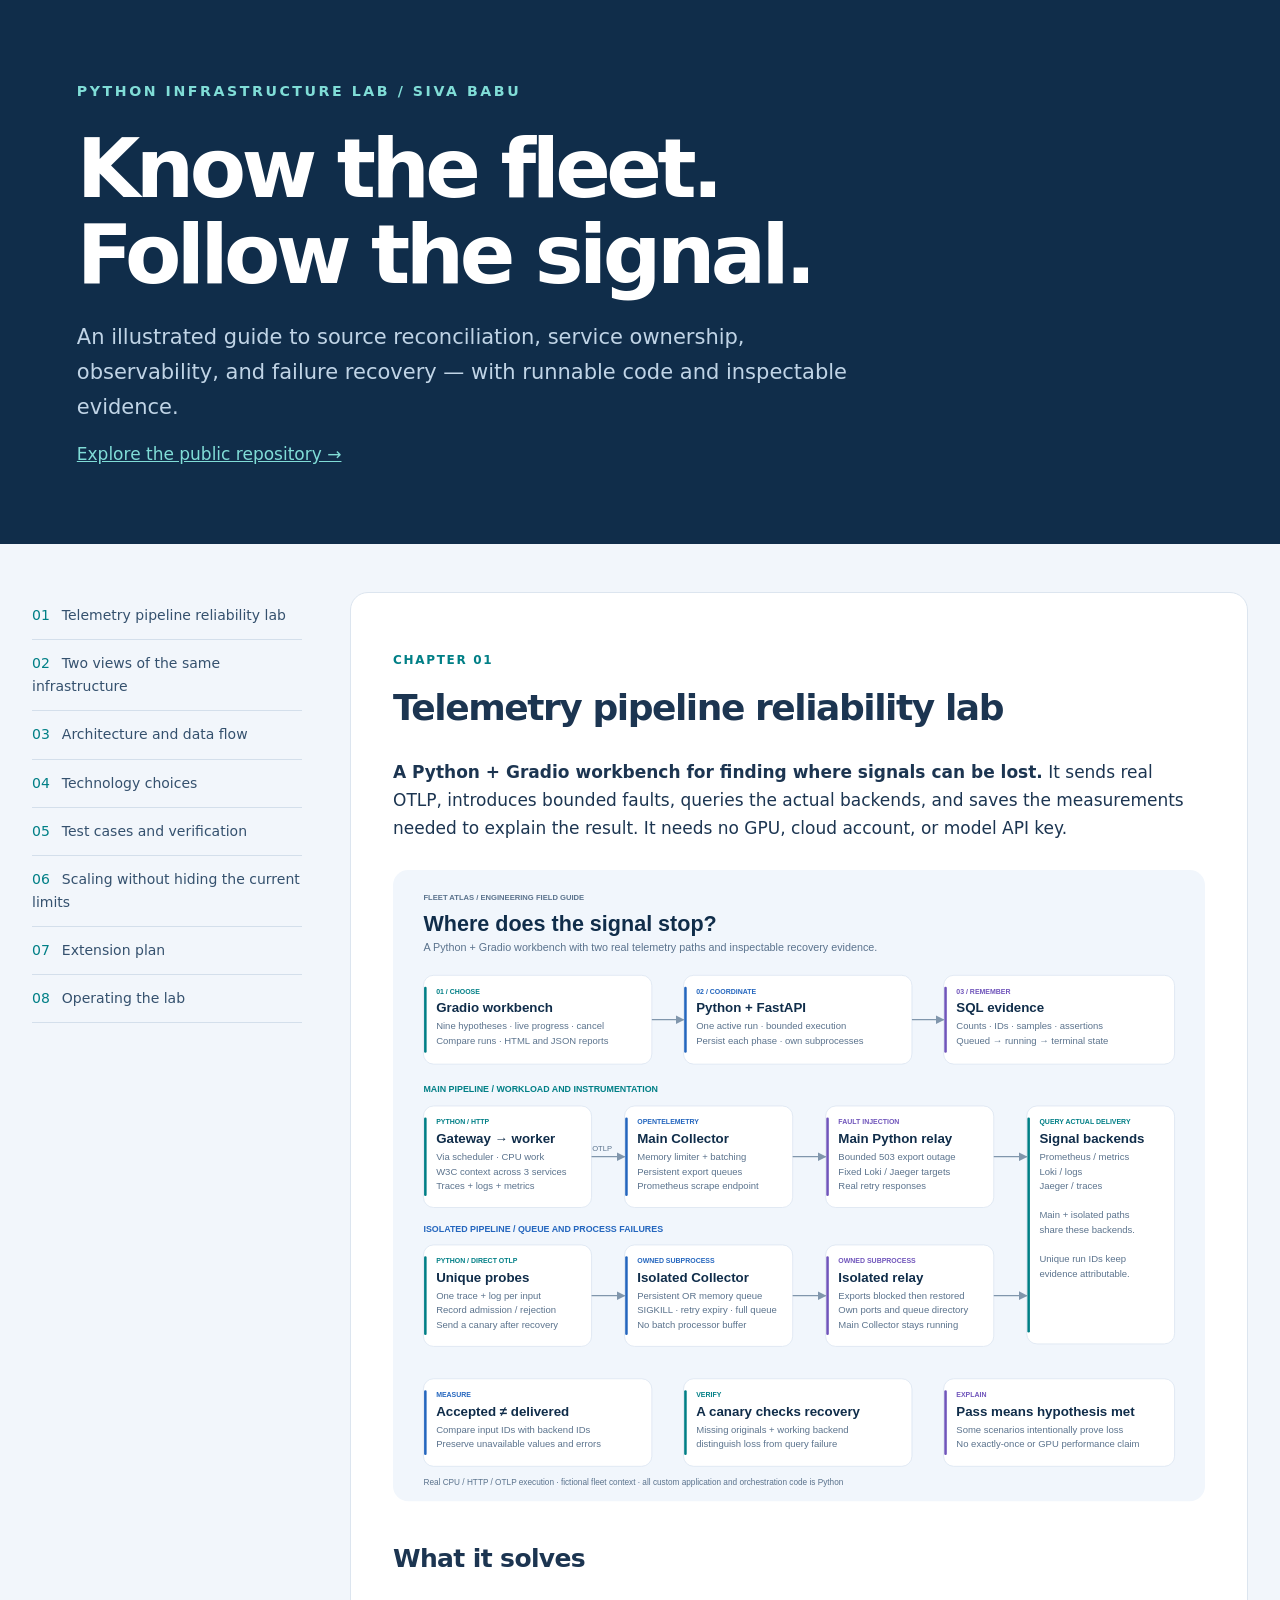
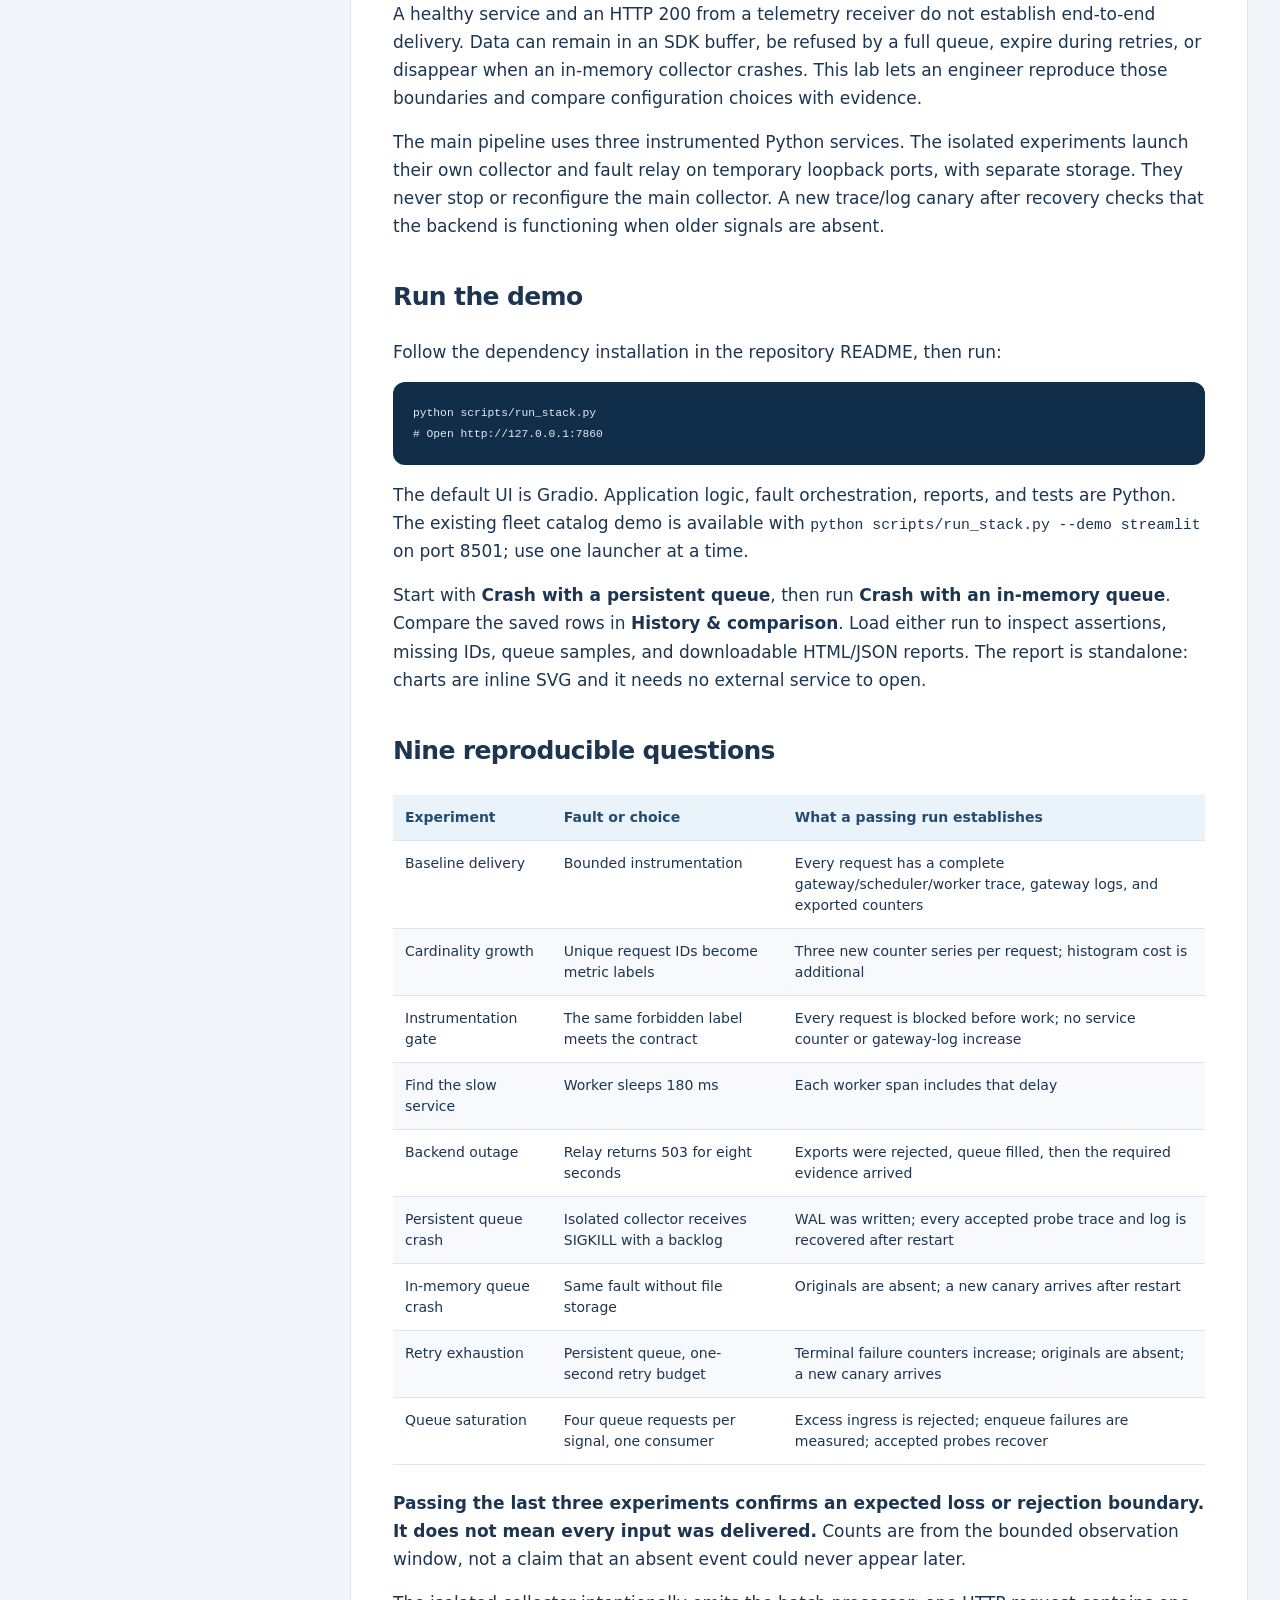
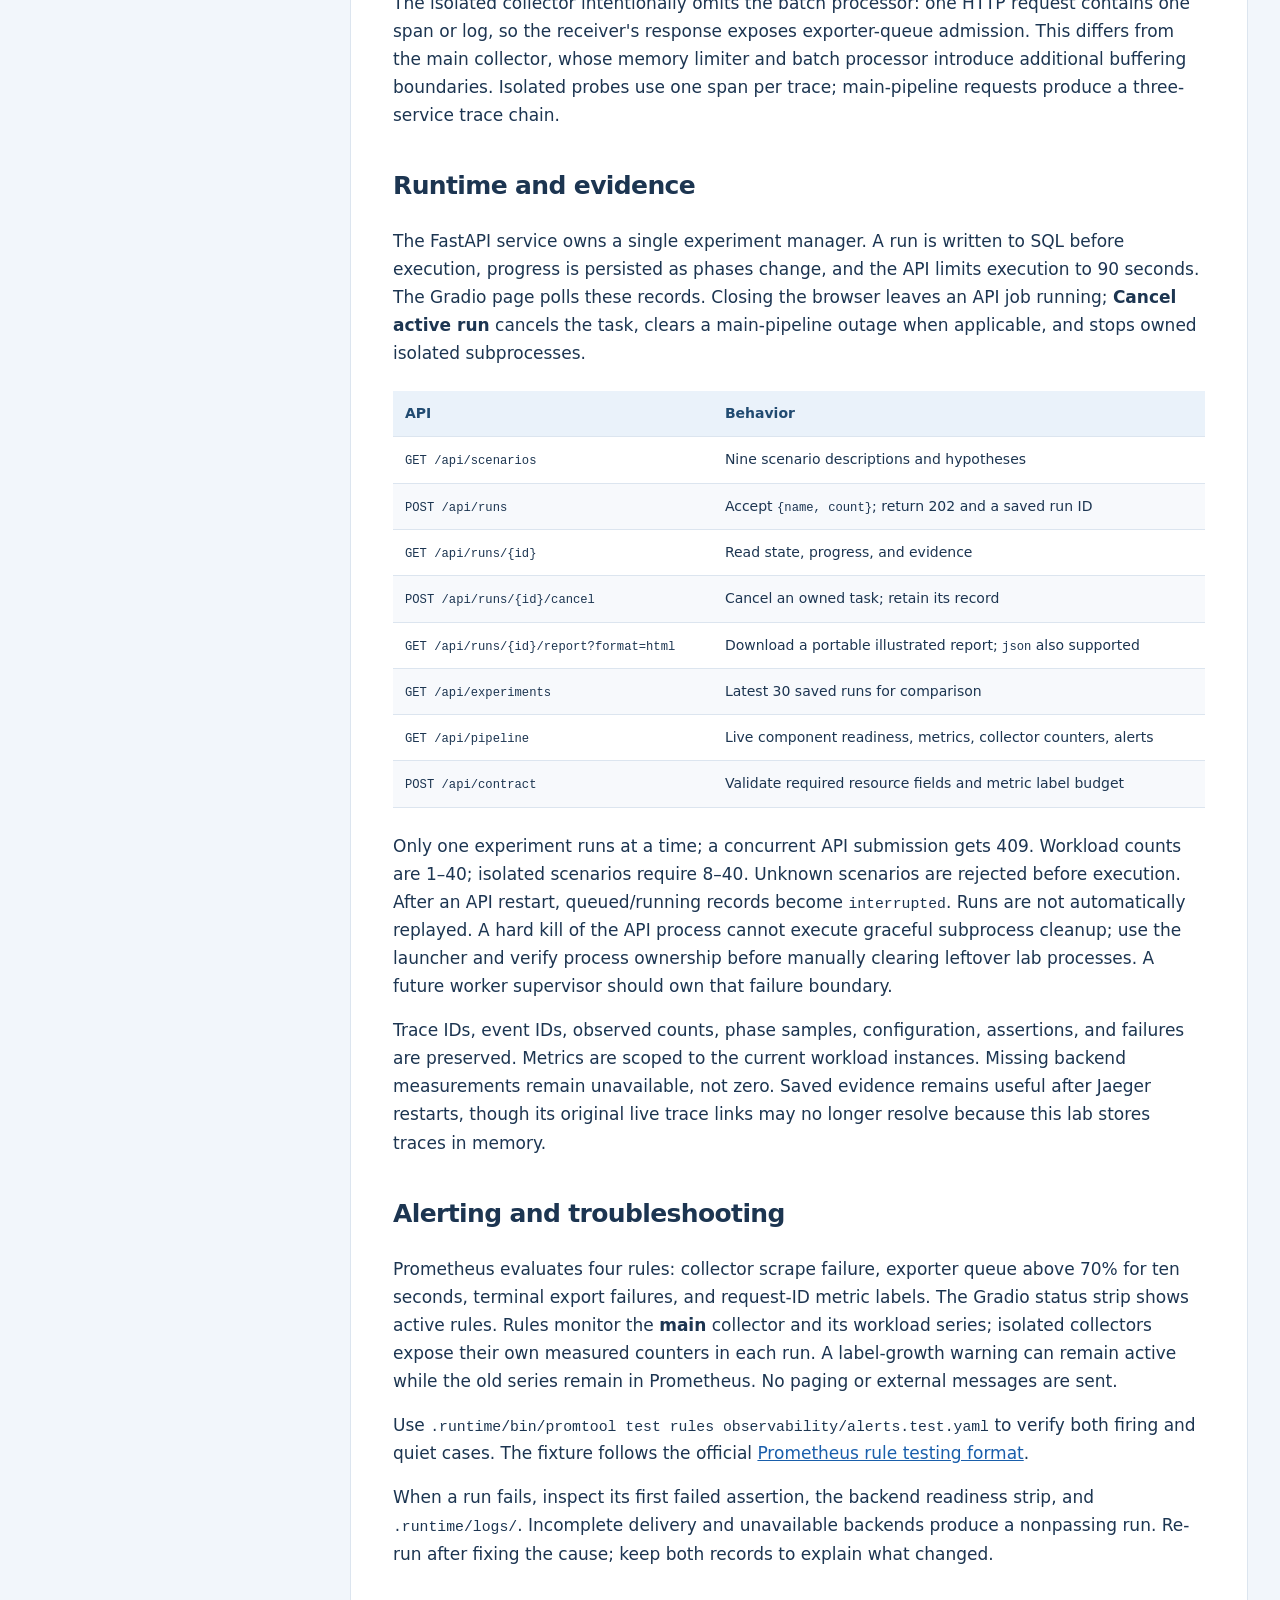
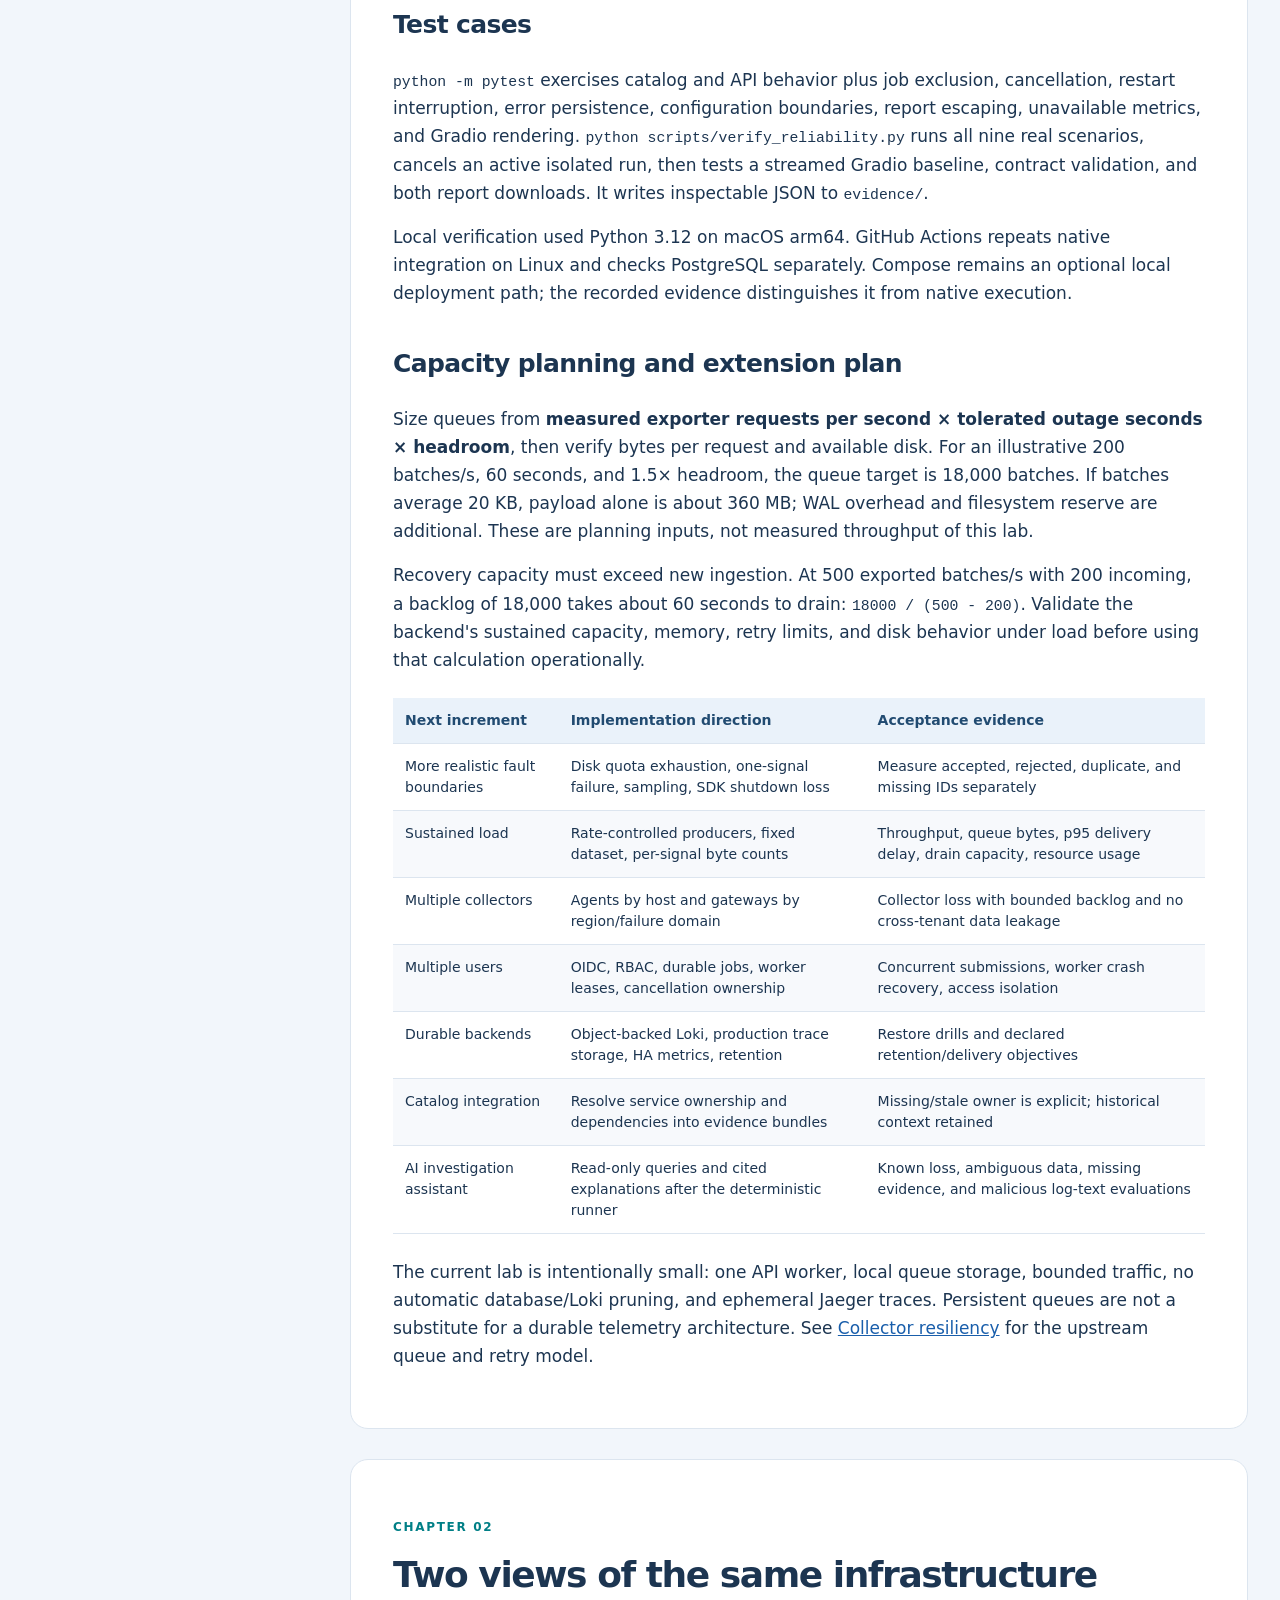
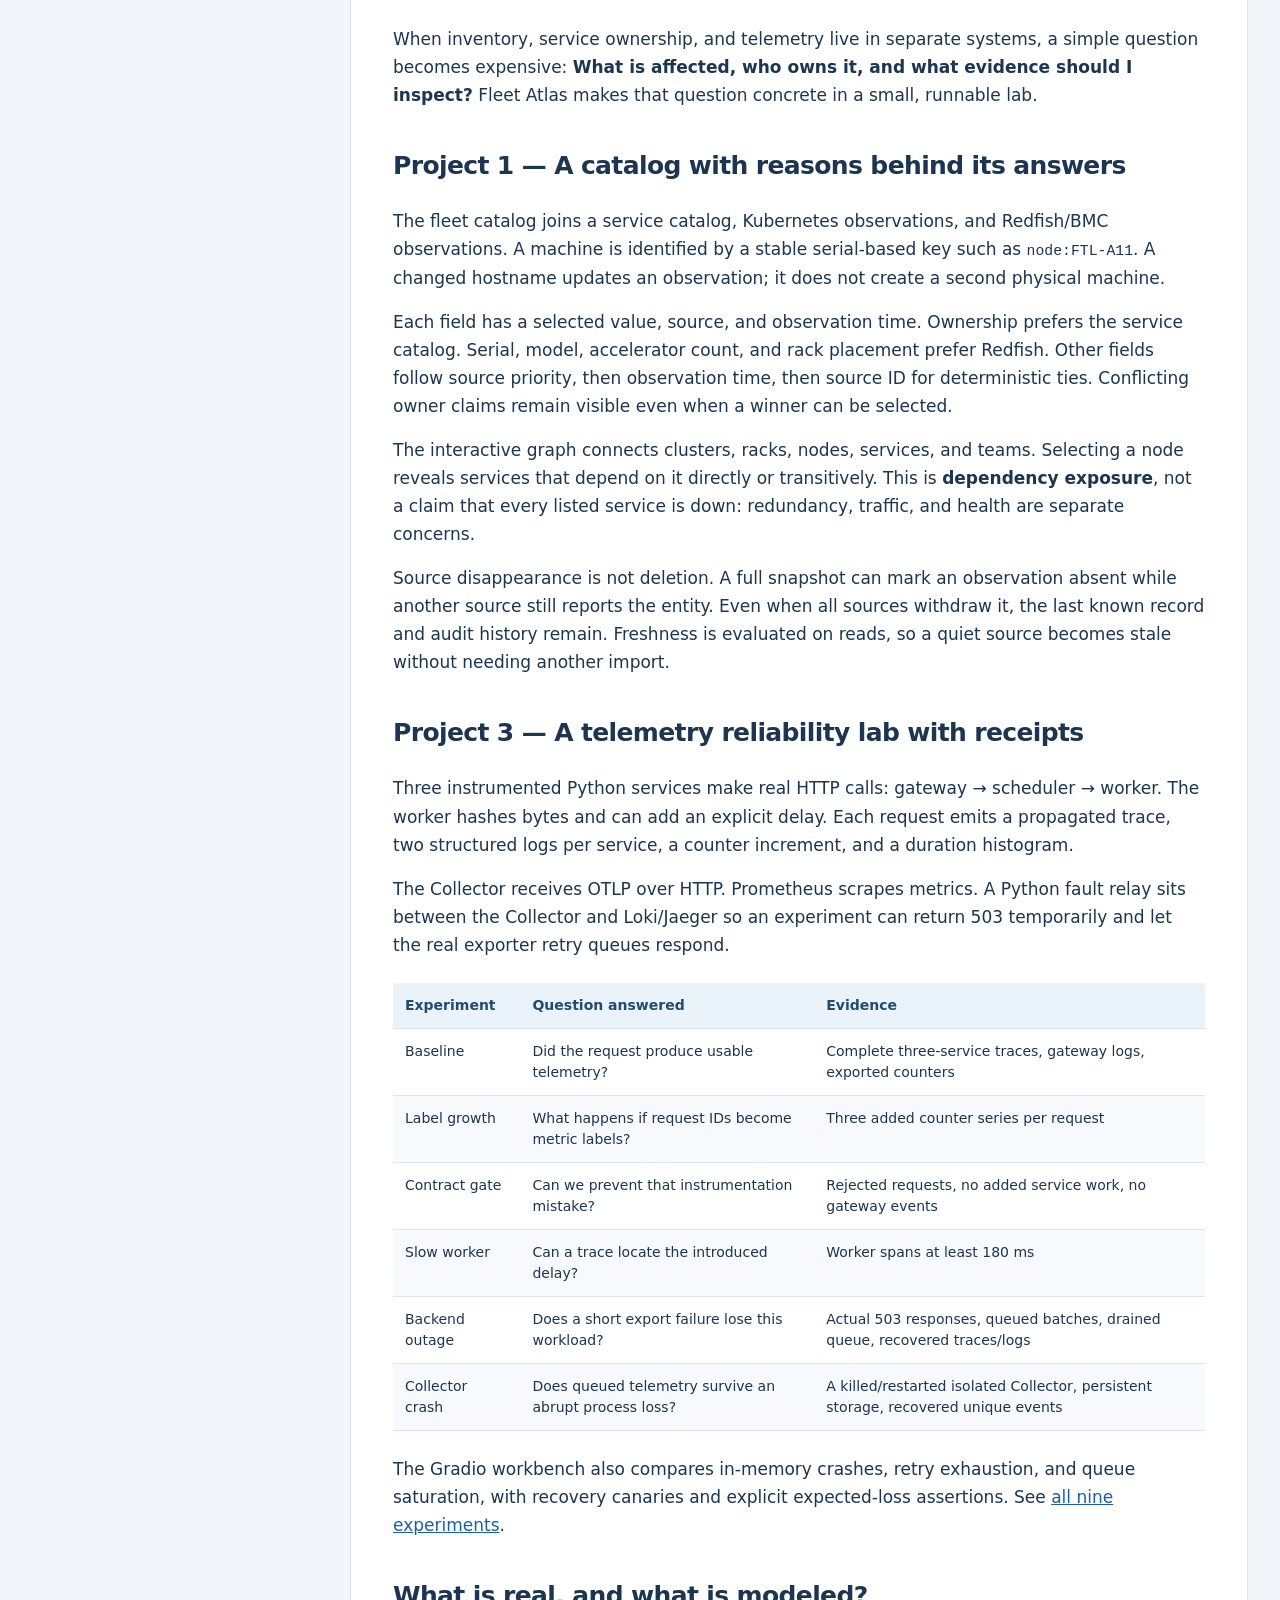
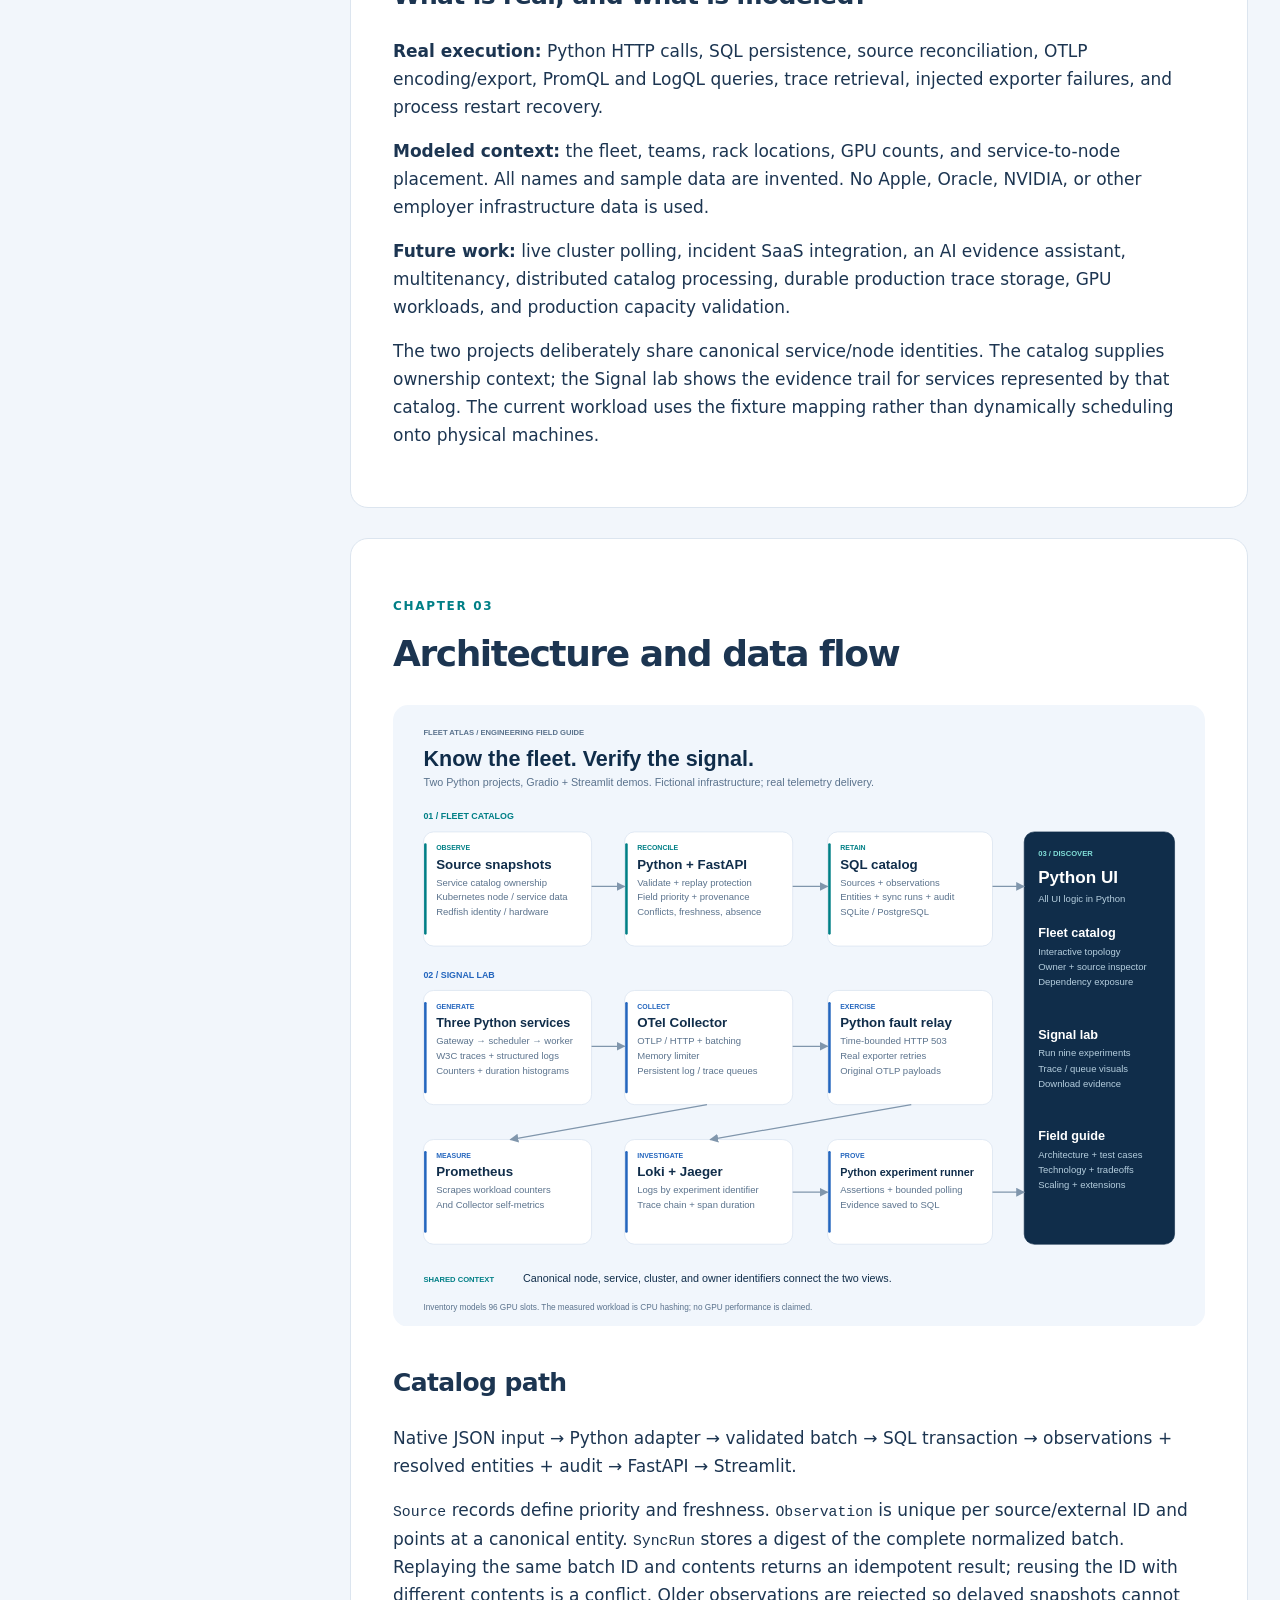
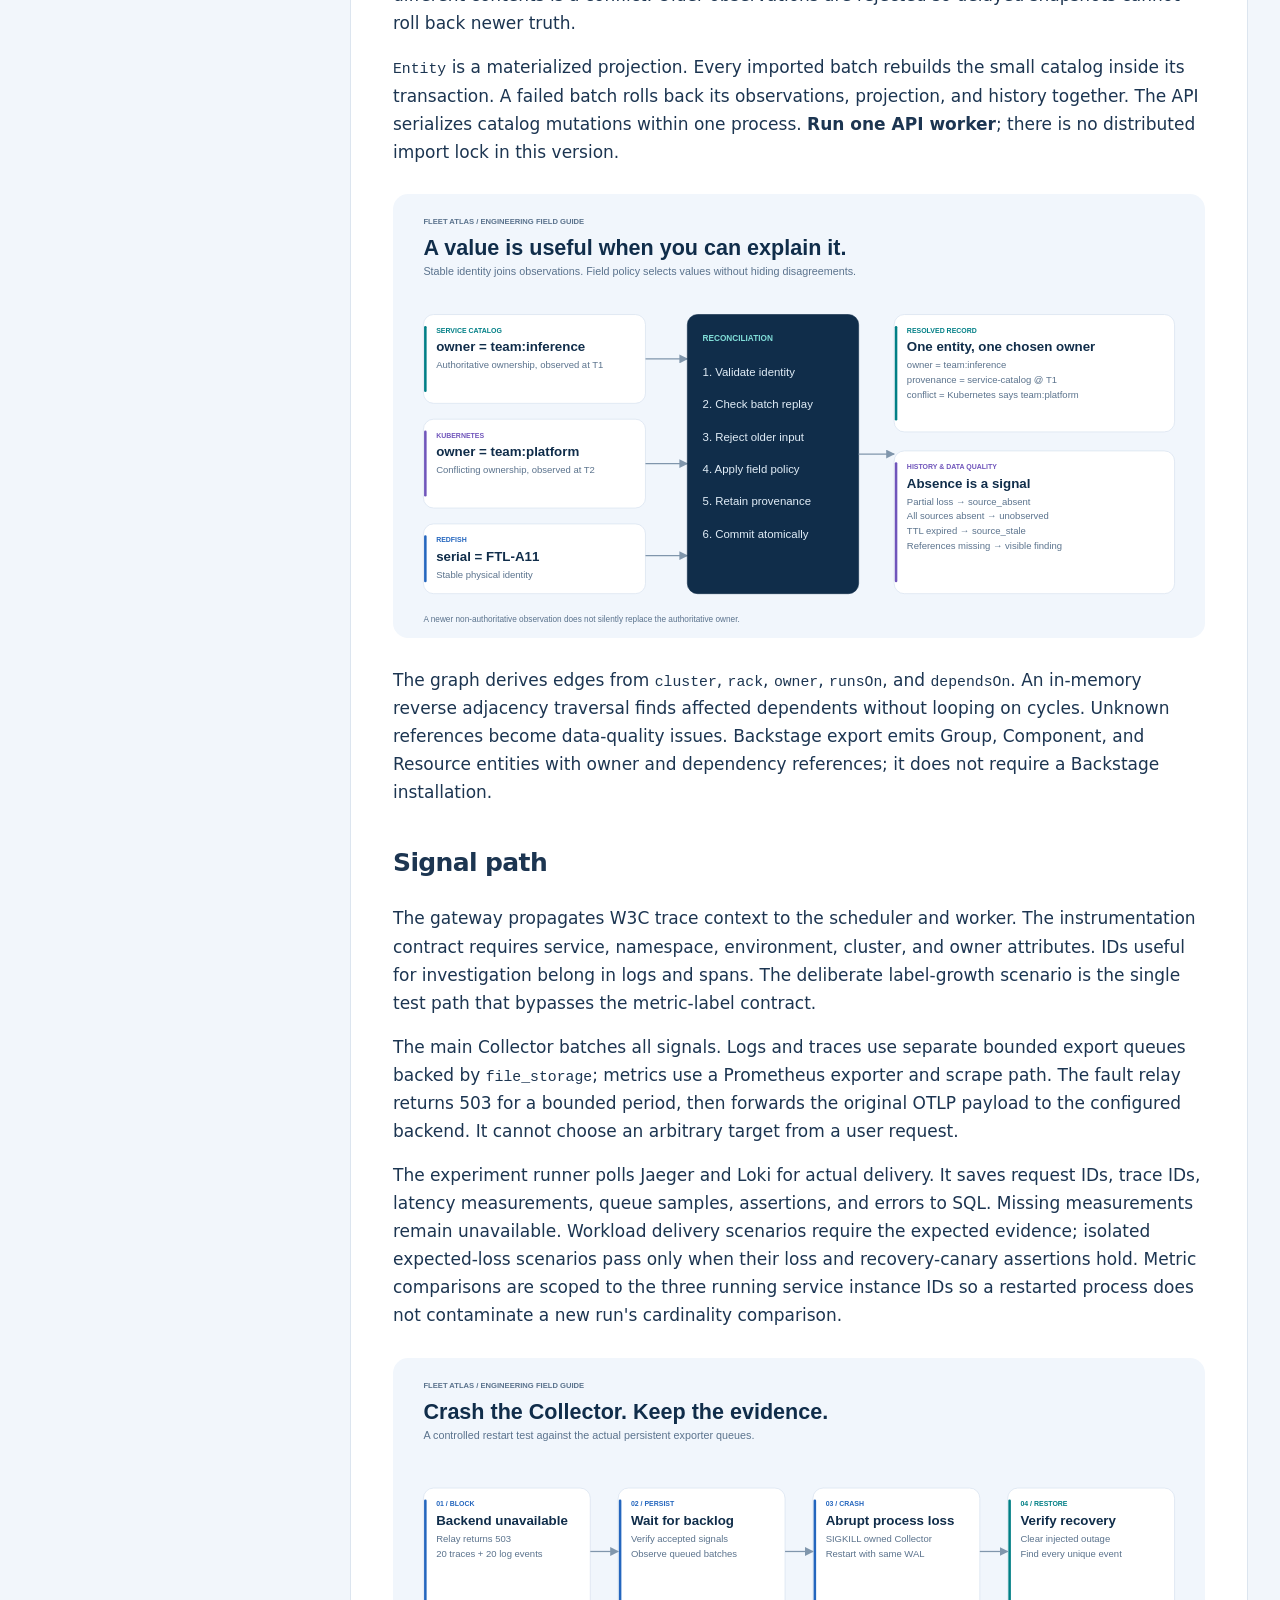
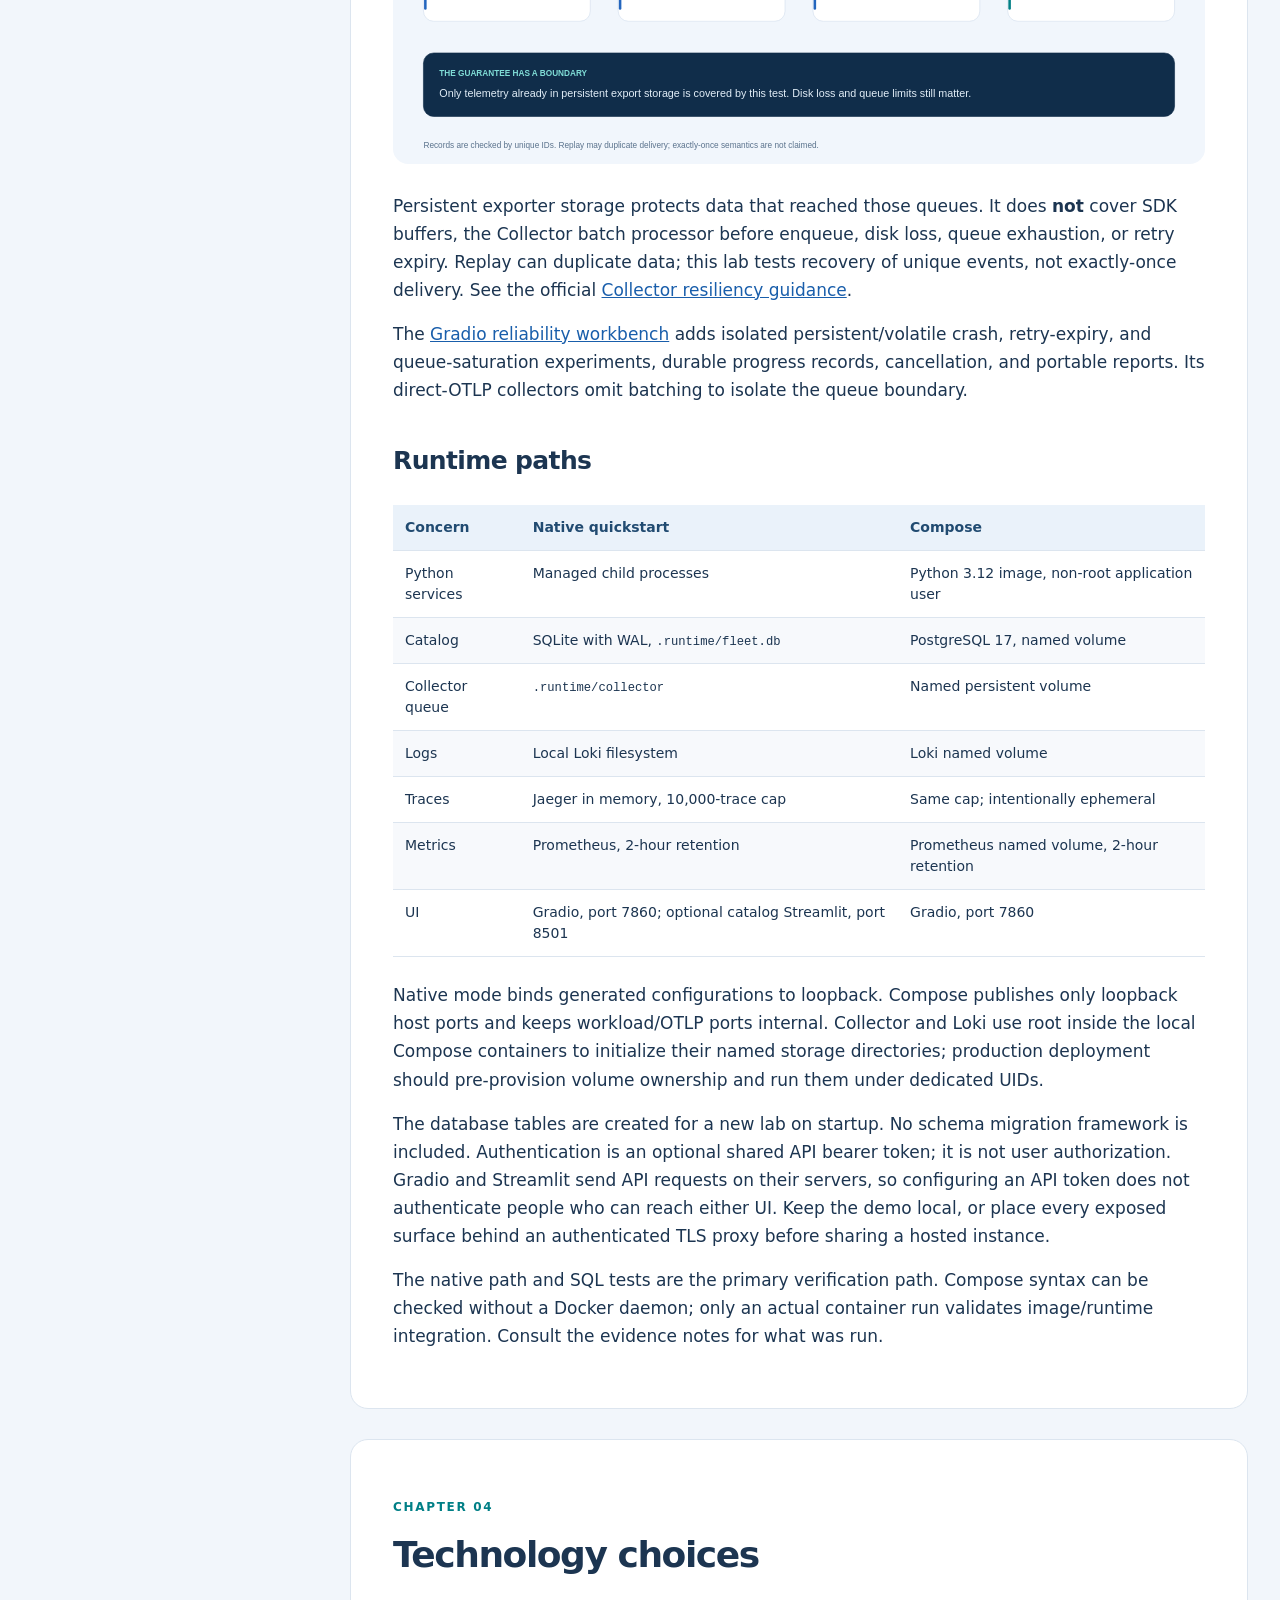
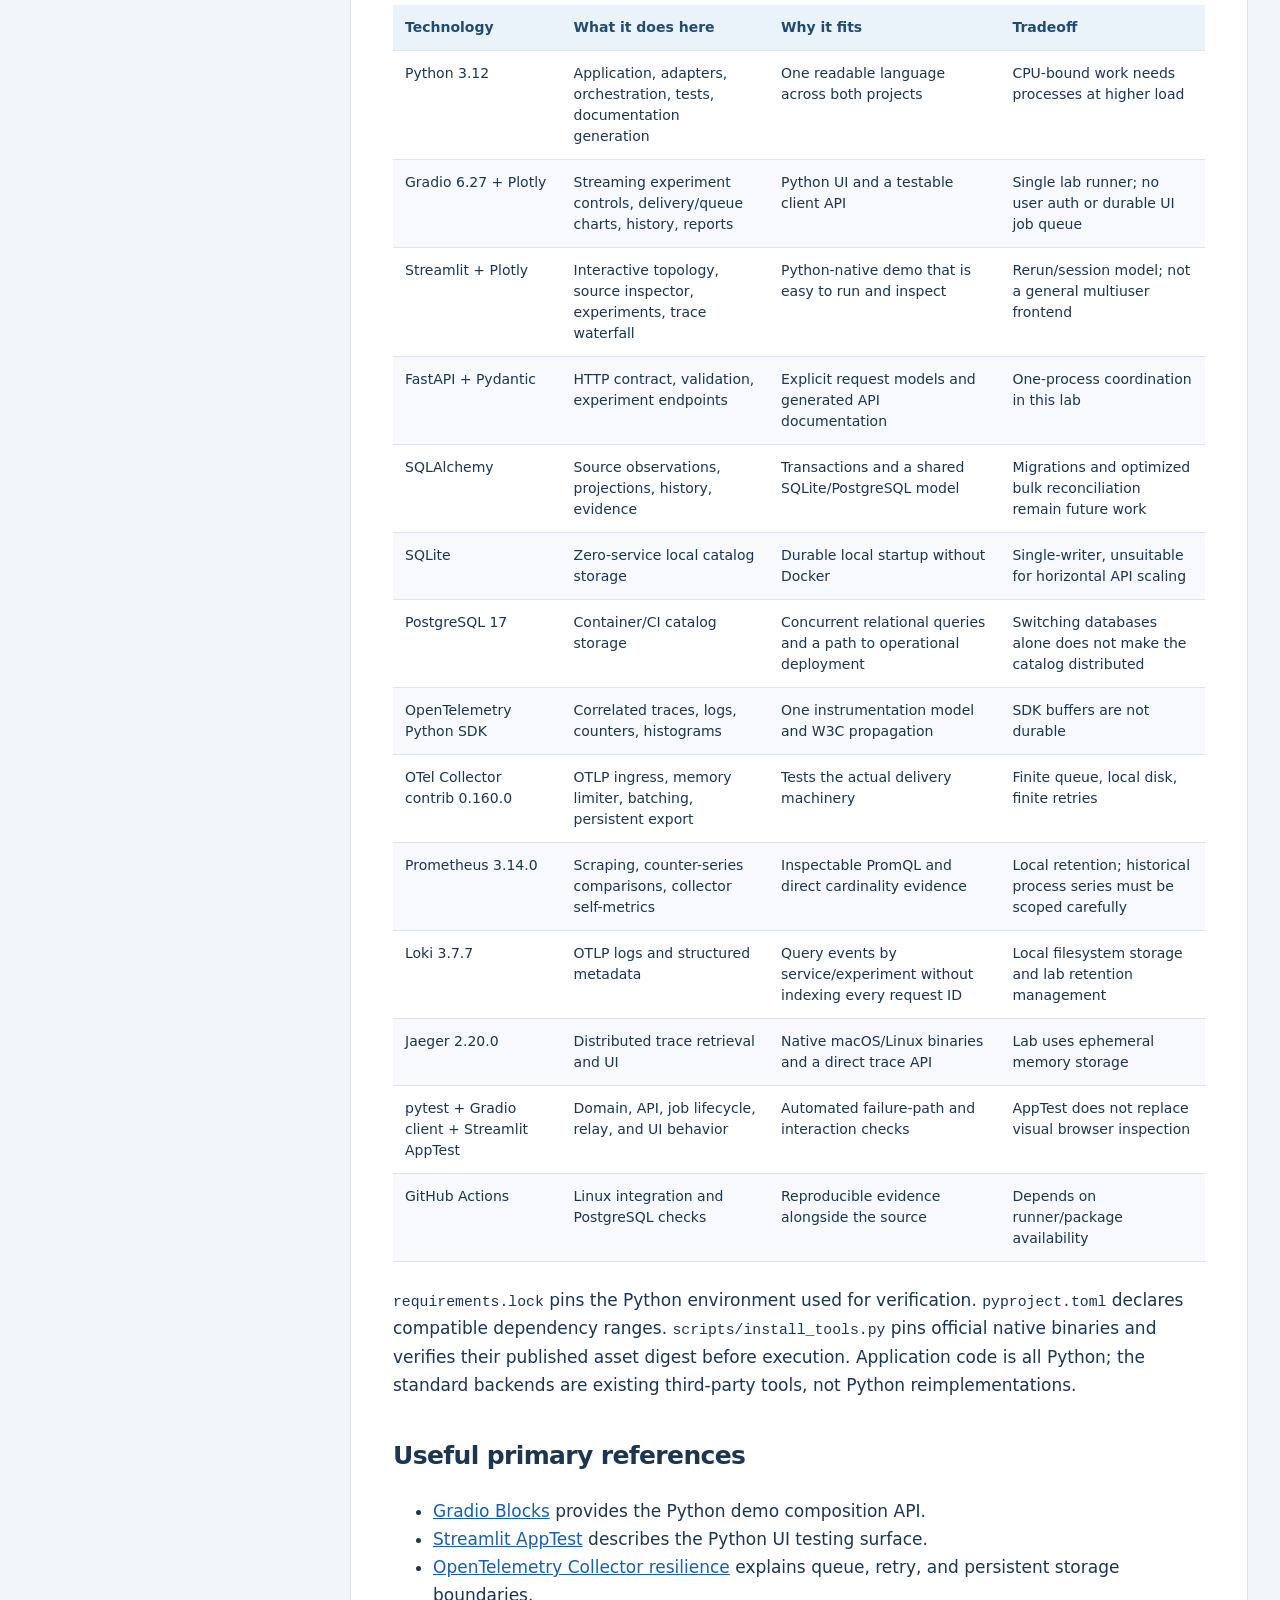
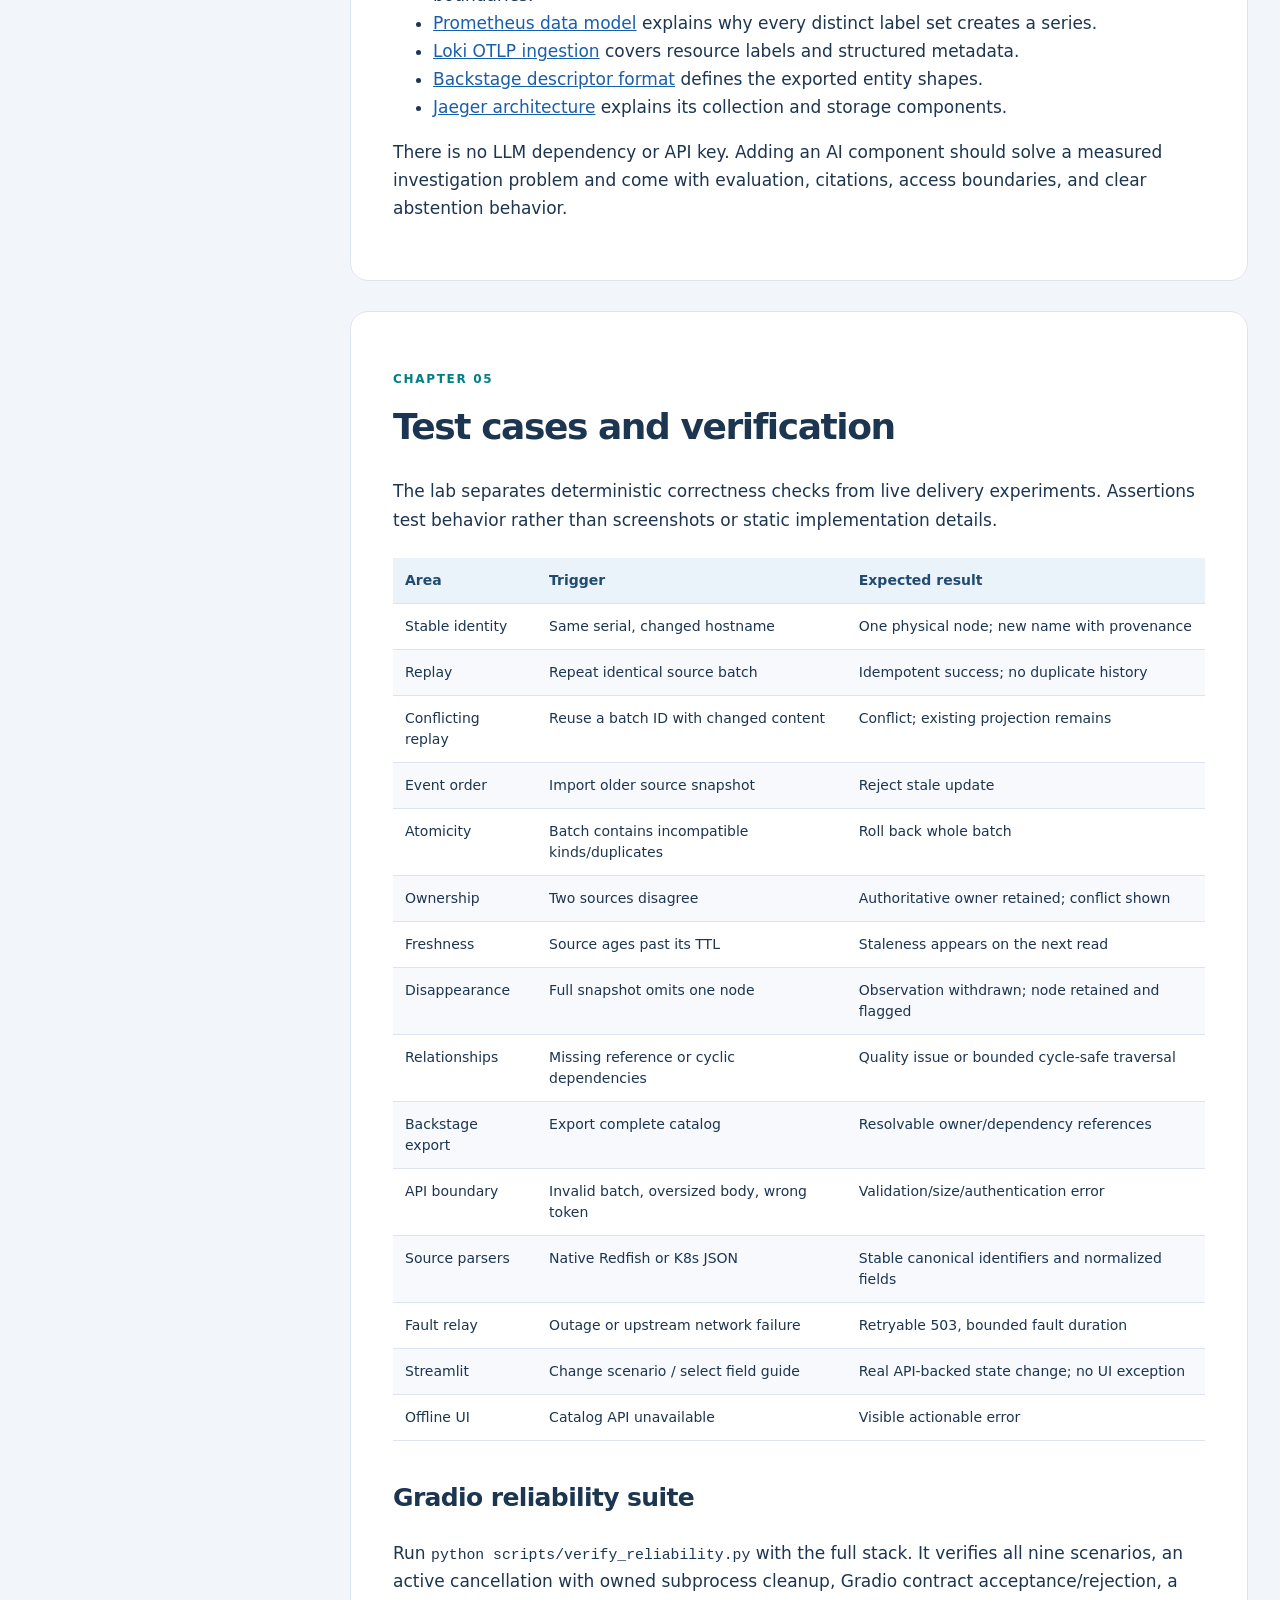
==== commit 3a8ed1f6: "Publish portable illustrated reliability field guide" ====
--- a/docs/field-guide.html
+++ b/docs/field-guide.html
@@ -1,4 +1,178 @@
-<!doctype html><html lang="en"><head><meta charset="utf-8"><meta name="viewport" content="width=device-width,initial-scale=1"><title>Fleet Atlas — Illustrated Field Guide</title><style>*{box-sizing:border-box}html{scroll-behavior:smooth}body{margin:0;background:#f2f6fb;color:#1c3551;font:17px/1.65 system-ui,-apple-system,sans-serif}header{background:#102d4a;color:#fff;padding:76px max(6vw,24px)}header small{color:#80ddd7;letter-spacing:.18em;font-weight:700}header h1{font-size:clamp(46px,7vw,82px);letter-spacing:-.055em;line-height:1.05;margin:22px 0}header p{font-size:21px;max-width:780px;color:#c0d4e6}header a{color:#80ddd7}.layout{display:grid;grid-template-columns:270px minmax(0,1000px);gap:48px;max-width:1420px;padding:48px 32px;margin:auto}nav{position:sticky;top:24px;height:max-content}nav a{display:block;text-decoration:none;border-bottom:1px solid #d4dfeb;padding:12px 0;color:#35516e;font-size:14px}nav span{color:#007f86;margin-right:12px}section{background:#fff;padding:42px;margin-bottom:30px;border:1px solid #dce5ef;border-radius:18px;scroll-margin-top:20px}section>h1{font-size:36px;letter-spacing:-.04em;line-height:1.15;margin-top:4px}h2{font-size:25px;letter-spacing:-.025em;margin-top:36px}.chapter{font-size:12px;color:#007f86;font-weight:700;letter-spacing:.14em}a{color:#195eab}p{margin:16px 0}table{border-collapse:collapse;width:100%;font-size:14px;line-height:1.5;margin:24px 0}th,td{border-bottom:1px solid #dce5ef;padding:12px;text-align:left;vertical-align:top}th{background:#eaf2fa;color:#214b71}tr:nth-child(even){background:#f7f9fc}pre{padding:20px;background:#102d4a;color:#d9edf5;border-radius:12px;overflow:auto;font-size:13px;line-height:1.65}code{font-family:ui-monospace,monospace;font-size:.87em}svg{display:block;width:100%;height:auto;margin:28px 0}footer{padding:40px;text-align:center;color:#5b738d;font-size:14px}@media(max-width:950px){.layout{display:block;padding:20px}nav{position:static;margin-bottom:24px;display:grid;grid-template-columns:1fr 1fr;gap:0 20px}section{padding:24px;overflow-x:auto}table{min-width:560px}}@media print{body{background:#fff;font-size:11pt}header{padding:30px}header h1{font-size:40pt}.layout{display:block;padding:0}nav{display:none}section{break-before:page;border:0;padding:20px}h2,h1{break-after:avoid}tr,pre{break-inside:avoid}a{color:inherit}svg{max-height:680px}footer{display:none}}</style></head><body><header><small>PYTHON INFRASTRUCTURE LAB / SIVA BABU</small><h1>Know the fleet.<br>Follow the signal.</h1><p>An illustrated guide to source reconciliation, service ownership, observability, and failure recovery — with runnable code and inspectable evidence.</p><a href="https://github.com/sivalinb/fleet-telemetry-lab">Explore the public repository →</a></header><div class="layout"><nav aria-label="Chapters"><a href="#overview"><span>01</span>Two views of the same infrastructure</a><a href="#architecture"><span>02</span>Architecture and data flow</a><a href="#technologies"><span>03</span>Technology choices</a><a href="#testing"><span>04</span>Test cases and verification</a><a href="#scaling"><span>05</span>Scaling without hiding the current limits</a><a href="#roadmap"><span>06</span>Extension plan</a><a href="#runbooks"><span>07</span>Operating the lab</a></nav><main><section id="overview"><p class="chapter">CHAPTER 01</p><h1 id="two-views-of-the-same-infrastructure">Two views of the same infrastructure</h1>
+<!doctype html><html lang="en"><head><meta charset="utf-8"><meta name="viewport" content="width=device-width,initial-scale=1"><title>Fleet Atlas — Illustrated Field Guide</title><style>*{box-sizing:border-box}html{scroll-behavior:smooth}body{margin:0;background:#f2f6fb;color:#1c3551;font:17px/1.65 system-ui,-apple-system,sans-serif}header{background:#102d4a;color:#fff;padding:76px max(6vw,24px)}header small{color:#80ddd7;letter-spacing:.18em;font-weight:700}header h1{font-size:clamp(46px,7vw,82px);letter-spacing:-.055em;line-height:1.05;margin:22px 0}header p{font-size:21px;max-width:780px;color:#c0d4e6}header a{color:#80ddd7}.layout{display:grid;grid-template-columns:270px minmax(0,1000px);gap:48px;max-width:1420px;padding:48px 32px;margin:auto}nav{position:sticky;top:24px;height:max-content}nav a{display:block;text-decoration:none;border-bottom:1px solid #d4dfeb;padding:12px 0;color:#35516e;font-size:14px}nav span{color:#007f86;margin-right:12px}section{background:#fff;padding:42px;margin-bottom:30px;border:1px solid #dce5ef;border-radius:18px;scroll-margin-top:20px}section>h1{font-size:36px;letter-spacing:-.04em;line-height:1.15;margin-top:4px}h2{font-size:25px;letter-spacing:-.025em;margin-top:36px}.chapter{font-size:12px;color:#007f86;font-weight:700;letter-spacing:.14em}a{color:#195eab}p{margin:16px 0}table{border-collapse:collapse;width:100%;font-size:14px;line-height:1.5;margin:24px 0}th,td{border-bottom:1px solid #dce5ef;padding:12px;text-align:left;vertical-align:top}th{background:#eaf2fa;color:#214b71}tr:nth-child(even){background:#f7f9fc}pre{padding:20px;background:#102d4a;color:#d9edf5;border-radius:12px;overflow:auto;font-size:13px;line-height:1.65}code{font-family:ui-monospace,monospace;font-size:.87em}svg{display:block;width:100%;height:auto;margin:28px 0}footer{padding:40px;text-align:center;color:#5b738d;font-size:14px}@media(max-width:950px){.layout{display:block;padding:20px}nav{position:static;margin-bottom:24px;display:grid;grid-template-columns:1fr 1fr;gap:0 20px}section{padding:24px;overflow-x:auto}table{min-width:560px}}@media print{body{background:#fff;font-size:11pt}header{padding:30px}header h1{font-size:40pt}.layout{display:block;padding:0}nav{display:none}section{break-before:page;border:0;padding:20px}h2,h1{break-after:avoid}tr,pre{break-inside:avoid}a{color:inherit}svg{max-height:680px}footer{display:none}}</style></head><body><header><small>PYTHON INFRASTRUCTURE LAB / SIVA BABU</small><h1>Know the fleet.<br>Follow the signal.</h1><p>An illustrated guide to source reconciliation, service ownership, observability, and failure recovery — with runnable code and inspectable evidence.</p><a href="https://github.com/sivalinb/fleet-telemetry-lab">Explore the public repository →</a></header><div class="layout"><nav aria-label="Chapters"><a href="#telemetry"><span>01</span>Telemetry pipeline reliability lab</a><a href="#overview"><span>02</span>Two views of the same infrastructure</a><a href="#architecture"><span>03</span>Architecture and data flow</a><a href="#technologies"><span>04</span>Technology choices</a><a href="#testing"><span>05</span>Test cases and verification</a><a href="#scaling"><span>06</span>Scaling without hiding the current limits</a><a href="#roadmap"><span>07</span>Extension plan</a><a href="#runbooks"><span>08</span>Operating the lab</a></nav><main><section id="telemetry"><p class="chapter">CHAPTER 01</p><h1 id="telemetry-pipeline-reliability-lab">Telemetry pipeline reliability lab</h1>
+<p><strong>A Python + Gradio workbench for finding where signals can be lost.</strong> It sends real OTLP, introduces bounded faults, queries the actual backends, and saves the measurements needed to explain the result. It needs no GPU, cloud account, or model API key.</p>
+<p><svg xmlns="http://www.w3.org/2000/svg" viewBox="0 0 1280 995" role="img" aria-label="Where does the signal stop?"><defs><marker id="arrow" viewBox="0 0 10 10" refX="9" refY="5" markerWidth="7" markerHeight="7" orient="auto-start-reverse"><path d="M 0 0 L 10 5 L 0 10 z" fill="#8096ac"/></marker></defs><rect width="1280" height="995" rx="24" fill="#f1f6fc"/><text x="48" y="48" font-family="Arial, sans-serif" font-size="12" fill="#5b738d" font-weight="700">FLEET ATLAS  /  ENGINEERING FIELD GUIDE</text><text x="48" y="96" font-family="Arial, sans-serif" font-size="34" fill="#102d4a" font-weight="700">Where does the signal stop?</text><text x="48" y="128" font-family="Arial, sans-serif" font-size="17" fill="#5b738d" font-weight="400">A Python + Gradio workbench with two real telemetry paths and inspectable recovery evidence.</text><rect x="48" y="166" width="360" height="140" rx="16" fill="#fff" stroke="#d4e0ee"/><rect x="49" y="184" width="4" height="104" rx="2" fill="#007f86"/><text x="68" y="195" font-family="Arial, sans-serif" font-size="11" fill="#007f86" font-weight="700">01 / CHOOSE</text><text x="68" y="224" font-family="Arial, sans-serif" font-size="21" fill="#102d4a" font-weight="700">Gradio workbench</text><text x="68" y="251" font-family="Arial, sans-serif" font-size="15" fill="#5b738d" font-weight="400">Nine hypotheses · live progress · cancel</text><text x="68" y="274" font-family="Arial, sans-serif" font-size="15" fill="#5b738d" font-weight="400">Compare runs · HTML and JSON reports</text><rect x="458" y="166" width="360" height="140" rx="16" fill="#fff" stroke="#d4e0ee"/><rect x="459" y="184" width="4" height="104" rx="2" fill="#2466be"/><text x="478" y="195" font-family="Arial, sans-serif" font-size="11" fill="#2466be" font-weight="700">02 / COORDINATE</text><text x="478" y="224" font-family="Arial, sans-serif" font-size="21" fill="#102d4a" font-weight="700">Python + FastAPI</text><text x="478" y="251" font-family="Arial, sans-serif" font-size="15" fill="#5b738d" font-weight="400">One active run · bounded execution</text><text x="478" y="274" font-family="Arial, sans-serif" font-size="15" fill="#5b738d" font-weight="400">Persist each phase · own subprocesses</text><rect x="868" y="166" width="364" height="140" rx="16" fill="#fff" stroke="#d4e0ee"/><rect x="869" y="184" width="4" height="104" rx="2" fill="#7055bb"/><text x="888" y="195" font-family="Arial, sans-serif" font-size="11" fill="#7055bb" font-weight="700">03 / REMEMBER</text><text x="888" y="224" font-family="Arial, sans-serif" font-size="21" fill="#102d4a" font-weight="700">SQL evidence</text><text x="888" y="251" font-family="Arial, sans-serif" font-size="15" fill="#5b738d" font-weight="400">Counts · IDs · samples · assertions</text><text x="888" y="274" font-family="Arial, sans-serif" font-size="15" fill="#5b738d" font-weight="400">Queued → running → terminal state</text><path d="M408 236 L458 236" fill="none" stroke="#8096ac" stroke-width="2" marker-end="url(#arrow)"/><path d="M818 236 L868 236" fill="none" stroke="#8096ac" stroke-width="2" marker-end="url(#arrow)"/><text x="48" y="350" font-family="Arial, sans-serif" font-size="14" fill="#007f86" font-weight="700">MAIN PIPELINE / WORKLOAD AND INSTRUMENTATION</text><rect x="48" y="372" width="265" height="160" rx="16" fill="#fff" stroke="#d4e0ee"/><rect x="49" y="390" width="4" height="124" rx="2" fill="#007f86"/><text x="68" y="401" font-family="Arial, sans-serif" font-size="11" fill="#007f86" font-weight="700">PYTHON / HTTP</text><text x="68" y="430" font-family="Arial, sans-serif" font-size="21" fill="#102d4a" font-weight="700">Gateway → worker</text><text x="68" y="457" font-family="Arial, sans-serif" font-size="15" fill="#5b738d" font-weight="400">Via scheduler · CPU work</text><text x="68" y="480" font-family="Arial, sans-serif" font-size="15" fill="#5b738d" font-weight="400">W3C context across 3 services</text><text x="68" y="503" font-family="Arial, sans-serif" font-size="15" fill="#5b738d" font-weight="400">Traces + logs + metrics</text><rect x="365" y="372" width="265" height="160" rx="16" fill="#fff" stroke="#d4e0ee"/><rect x="366" y="390" width="4" height="124" rx="2" fill="#2466be"/><text x="385" y="401" font-family="Arial, sans-serif" font-size="11" fill="#2466be" font-weight="700">OPENTELEMETRY</text><text x="385" y="430" font-family="Arial, sans-serif" font-size="21" fill="#102d4a" font-weight="700">Main Collector</text><text x="385" y="457" font-family="Arial, sans-serif" font-size="15" fill="#5b738d" font-weight="400">Memory limiter + batching</text><text x="385" y="480" font-family="Arial, sans-serif" font-size="15" fill="#5b738d" font-weight="400">Persistent export queues</text><text x="385" y="503" font-family="Arial, sans-serif" font-size="15" fill="#5b738d" font-weight="400">Prometheus scrape endpoint</text><rect x="682" y="372" width="265" height="160" rx="16" fill="#fff" stroke="#d4e0ee"/><rect x="683" y="390" width="4" height="124" rx="2" fill="#7055bb"/><text x="702" y="401" font-family="Arial, sans-serif" font-size="11" fill="#7055bb" font-weight="700">FAULT INJECTION</text><text x="702" y="430" font-family="Arial, sans-serif" font-size="21" fill="#102d4a" font-weight="700">Main Python relay</text><text x="702" y="457" font-family="Arial, sans-serif" font-size="15" fill="#5b738d" font-weight="400">Bounded 503 export outage</text><text x="702" y="480" font-family="Arial, sans-serif" font-size="15" fill="#5b738d" font-weight="400">Fixed Loki / Jaeger targets</text><text x="702" y="503" font-family="Arial, sans-serif" font-size="15" fill="#5b738d" font-weight="400">Real retry responses</text><rect x="999" y="372" width="233" height="375" rx="16" fill="#fff" stroke="#d4e0ee"/><rect x="1000" y="390" width="4" height="339" rx="2" fill="#007f86"/><text x="1019" y="401" font-family="Arial, sans-serif" font-size="11" fill="#007f86" font-weight="700">QUERY ACTUAL DELIVERY</text><text x="1019" y="430" font-family="Arial, sans-serif" font-size="21" fill="#102d4a" font-weight="700">Signal backends</text><text x="1019" y="457" font-family="Arial, sans-serif" font-size="15" fill="#5b738d" font-weight="400">Prometheus / metrics</text><text x="1019" y="480" font-family="Arial, sans-serif" font-size="15" fill="#5b738d" font-weight="400">Loki / logs</text><text x="1019" y="503" font-family="Arial, sans-serif" font-size="15" fill="#5b738d" font-weight="400">Jaeger / traces</text><text x="1019" y="526" font-family="Arial, sans-serif" font-size="15" fill="#5b738d" font-weight="400"></text><text x="1019" y="549" font-family="Arial, sans-serif" font-size="15" fill="#5b738d" font-weight="400">Main + isolated paths</text><text x="1019" y="572" font-family="Arial, sans-serif" font-size="15" fill="#5b738d" font-weight="400">share these backends.</text><text x="1019" y="595" font-family="Arial, sans-serif" font-size="15" fill="#5b738d" font-weight="400"></text><text x="1019" y="618" font-family="Arial, sans-serif" font-size="15" fill="#5b738d" font-weight="400">Unique run IDs keep</text><text x="1019" y="641" font-family="Arial, sans-serif" font-size="15" fill="#5b738d" font-weight="400">evidence attributable.</text><path d="M313 452 L365 452" fill="none" stroke="#8096ac" stroke-width="2" marker-end="url(#arrow)"/><text x="314.0" y="443.0" font-family="Arial, sans-serif" font-size="12" fill="#5b738d" font-weight="400">OTLP</text><path d="M630 452 L682 452" fill="none" stroke="#8096ac" stroke-width="2" marker-end="url(#arrow)"/><path d="M947 452 L999 452" fill="none" stroke="#8096ac" stroke-width="2" marker-end="url(#arrow)"/><text x="48" y="571" font-family="Arial, sans-serif" font-size="14" fill="#2466be" font-weight="700">ISOLATED PIPELINE / QUEUE AND PROCESS FAILURES</text><rect x="48" y="591" width="265" height="160" rx="16" fill="#fff" stroke="#d4e0ee"/><rect x="49" y="609" width="4" height="124" rx="2" fill="#007f86"/><text x="68" y="620" font-family="Arial, sans-serif" font-size="11" fill="#007f86" font-weight="700">PYTHON / DIRECT OTLP</text><text x="68" y="649" font-family="Arial, sans-serif" font-size="21" fill="#102d4a" font-weight="700">Unique probes</text><text x="68" y="676" font-family="Arial, sans-serif" font-size="15" fill="#5b738d" font-weight="400">One trace + log per input</text><text x="68" y="699" font-family="Arial, sans-serif" font-size="15" fill="#5b738d" font-weight="400">Record admission / rejection</text><text x="68" y="722" font-family="Arial, sans-serif" font-size="15" fill="#5b738d" font-weight="400">Send a canary after recovery</text><rect x="365" y="591" width="265" height="160" rx="16" fill="#fff" stroke="#d4e0ee"/><rect x="366" y="609" width="4" height="124" rx="2" fill="#2466be"/><text x="385" y="620" font-family="Arial, sans-serif" font-size="11" fill="#2466be" font-weight="700">OWNED SUBPROCESS</text><text x="385" y="649" font-family="Arial, sans-serif" font-size="21" fill="#102d4a" font-weight="700">Isolated Collector</text><text x="385" y="676" font-family="Arial, sans-serif" font-size="15" fill="#5b738d" font-weight="400">Persistent OR memory queue</text><text x="385" y="699" font-family="Arial, sans-serif" font-size="15" fill="#5b738d" font-weight="400">SIGKILL · retry expiry · full queue</text><text x="385" y="722" font-family="Arial, sans-serif" font-size="15" fill="#5b738d" font-weight="400">No batch processor buffer</text><rect x="682" y="591" width="265" height="160" rx="16" fill="#fff" stroke="#d4e0ee"/><rect x="683" y="609" width="4" height="124" rx="2" fill="#7055bb"/><text x="702" y="620" font-family="Arial, sans-serif" font-size="11" fill="#7055bb" font-weight="700">OWNED SUBPROCESS</text><text x="702" y="649" font-family="Arial, sans-serif" font-size="21" fill="#102d4a" font-weight="700">Isolated relay</text><text x="702" y="676" font-family="Arial, sans-serif" font-size="15" fill="#5b738d" font-weight="400">Exports blocked then restored</text><text x="702" y="699" font-family="Arial, sans-serif" font-size="15" fill="#5b738d" font-weight="400">Own ports and queue directory</text><text x="702" y="722" font-family="Arial, sans-serif" font-size="15" fill="#5b738d" font-weight="400">Main Collector stays running</text><path d="M313 671 L365 671" fill="none" stroke="#8096ac" stroke-width="2" marker-end="url(#arrow)"/><path d="M630 671 L682 671" fill="none" stroke="#8096ac" stroke-width="2" marker-end="url(#arrow)"/><path d="M947 671 L999 671" fill="none" stroke="#8096ac" stroke-width="2" marker-end="url(#arrow)"/><rect x="48" y="802" width="360" height="138" rx="16" fill="#fff" stroke="#d4e0ee"/><rect x="49" y="820" width="4" height="102" rx="2" fill="#2466be"/><text x="68" y="831" font-family="Arial, sans-serif" font-size="11" fill="#2466be" font-weight="700">MEASURE</text><text x="68" y="860" font-family="Arial, sans-serif" font-size="21" fill="#102d4a" font-weight="700">Accepted ≠ delivered</text><text x="68" y="887" font-family="Arial, sans-serif" font-size="15" fill="#5b738d" font-weight="400">Compare input IDs with backend IDs</text><text x="68" y="910" font-family="Arial, sans-serif" font-size="15" fill="#5b738d" font-weight="400">Preserve unavailable values and errors</text><rect x="458" y="802" width="360" height="138" rx="16" fill="#fff" stroke="#d4e0ee"/><rect x="459" y="820" width="4" height="102" rx="2" fill="#007f86"/><text x="478" y="831" font-family="Arial, sans-serif" font-size="11" fill="#007f86" font-weight="700">VERIFY</text><text x="478" y="860" font-family="Arial, sans-serif" font-size="21" fill="#102d4a" font-weight="700">A canary checks recovery</text><text x="478" y="887" font-family="Arial, sans-serif" font-size="15" fill="#5b738d" font-weight="400">Missing originals + working backend</text><text x="478" y="910" font-family="Arial, sans-serif" font-size="15" fill="#5b738d" font-weight="400">distinguish loss from query failure</text><rect x="868" y="802" width="364" height="138" rx="16" fill="#fff" stroke="#d4e0ee"/><rect x="869" y="820" width="4" height="102" rx="2" fill="#7055bb"/><text x="888" y="831" font-family="Arial, sans-serif" font-size="11" fill="#7055bb" font-weight="700">EXPLAIN</text><text x="888" y="860" font-family="Arial, sans-serif" font-size="21" fill="#102d4a" font-weight="700">Pass means hypothesis met</text><text x="888" y="887" font-family="Arial, sans-serif" font-size="15" fill="#5b738d" font-weight="400">Some scenarios intentionally prove loss</text><text x="888" y="910" font-family="Arial, sans-serif" font-size="15" fill="#5b738d" font-weight="400">No exactly-once or GPU performance claim</text><text x="48" y="969" font-family="Arial, sans-serif" font-size="13" fill="#5b738d" font-weight="400">Real CPU / HTTP / OTLP execution · fictional fleet context · all custom application and orchestration code is Python</text></svg></p>
+<h2 id="what-it-solves">What it solves</h2>
+<p>A healthy service and an HTTP 200 from a telemetry receiver do not establish end-to-end delivery. Data can remain in an SDK buffer, be refused by a full queue, expire during retries, or disappear when an in-memory collector crashes. This lab lets an engineer reproduce those boundaries and compare configuration choices with evidence.</p>
+<p>The main pipeline uses three instrumented Python services. The isolated experiments launch their own collector and fault relay on temporary loopback ports, with separate storage. They never stop or reconfigure the main collector. A new trace/log canary after recovery checks that the backend is functioning when older signals are absent.</p>
+<h2 id="run-the-demo">Run the demo</h2>
+<p>Follow the dependency installation in the repository README, then run:</p>
+<pre><code class="language-sh">python scripts/run_stack.py
+# Open http://127.0.0.1:7860
+</code></pre>
+<p>The default UI is Gradio. Application logic, fault orchestration, reports, and tests are Python. The existing fleet catalog demo is available with <code>python scripts/run_stack.py --demo streamlit</code> on port 8501; use one launcher at a time.</p>
+<p>Start with <strong>Crash with a persistent queue</strong>, then run <strong>Crash with an in-memory queue</strong>. Compare the saved rows in <strong>History &amp; comparison</strong>. Load either run to inspect assertions, missing IDs, queue samples, and downloadable HTML/JSON reports. The report is standalone: charts are inline SVG and it needs no external service to open.</p>
+<h2 id="nine-reproducible-questions">Nine reproducible questions</h2>
+<table>
+<thead>
+<tr>
+<th>Experiment</th>
+<th>Fault or choice</th>
+<th>What a passing run establishes</th>
+</tr>
+</thead>
+<tbody>
+<tr>
+<td>Baseline delivery</td>
+<td>Bounded instrumentation</td>
+<td>Every request has a complete gateway/scheduler/worker trace, gateway logs, and exported counters</td>
+</tr>
+<tr>
+<td>Cardinality growth</td>
+<td>Unique request IDs become metric labels</td>
+<td>Three new counter series per request; histogram cost is additional</td>
+</tr>
+<tr>
+<td>Instrumentation gate</td>
+<td>The same forbidden label meets the contract</td>
+<td>Every request is blocked before work; no service counter or gateway-log increase</td>
+</tr>
+<tr>
+<td>Find the slow service</td>
+<td>Worker sleeps 180 ms</td>
+<td>Each worker span includes that delay</td>
+</tr>
+<tr>
+<td>Backend outage</td>
+<td>Relay returns 503 for eight seconds</td>
+<td>Exports were rejected, queue filled, then the required evidence arrived</td>
+</tr>
+<tr>
+<td>Persistent queue crash</td>
+<td>Isolated collector receives SIGKILL with a backlog</td>
+<td>WAL was written; every accepted probe trace and log is recovered after restart</td>
+</tr>
+<tr>
+<td>In-memory queue crash</td>
+<td>Same fault without file storage</td>
+<td>Originals are absent; a new canary arrives after restart</td>
+</tr>
+<tr>
+<td>Retry exhaustion</td>
+<td>Persistent queue, one-second retry budget</td>
+<td>Terminal failure counters increase; originals are absent; a new canary arrives</td>
+</tr>
+<tr>
+<td>Queue saturation</td>
+<td>Four queue requests per signal, one consumer</td>
+<td>Excess ingress is rejected; enqueue failures are measured; accepted probes recover</td>
+</tr>
+</tbody>
+</table>
+<p><strong>Passing the last three experiments confirms an expected loss or rejection boundary. It does not mean every input was delivered.</strong> Counts are from the bounded observation window, not a claim that an absent event could never appear later.</p>
+<p>The isolated collector intentionally omits the batch processor: one HTTP request contains one span or log, so the receiver's response exposes exporter-queue admission. This differs from the main collector, whose memory limiter and batch processor introduce additional buffering boundaries. Isolated probes use one span per trace; main-pipeline requests produce a three-service trace chain.</p>
+<h2 id="runtime-and-evidence">Runtime and evidence</h2>
+<p>The FastAPI service owns a single experiment manager. A run is written to SQL before execution, progress is persisted as phases change, and the API limits execution to 90 seconds. The Gradio page polls these records. Closing the browser leaves an API job running; <strong>Cancel active run</strong> cancels the task, clears a main-pipeline outage when applicable, and stops owned isolated subprocesses.</p>
+<table>
+<thead>
+<tr>
+<th>API</th>
+<th>Behavior</th>
+</tr>
+</thead>
+<tbody>
+<tr>
+<td><code>GET /api/scenarios</code></td>
+<td>Nine scenario descriptions and hypotheses</td>
+</tr>
+<tr>
+<td><code>POST /api/runs</code></td>
+<td>Accept <code>{name, count}</code>; return 202 and a saved run ID</td>
+</tr>
+<tr>
+<td><code>GET /api/runs/{id}</code></td>
+<td>Read state, progress, and evidence</td>
+</tr>
+<tr>
+<td><code>POST /api/runs/{id}/cancel</code></td>
+<td>Cancel an owned task; retain its record</td>
+</tr>
+<tr>
+<td><code>GET /api/runs/{id}/report?format=html</code></td>
+<td>Download a portable illustrated report; <code>json</code> also supported</td>
+</tr>
+<tr>
+<td><code>GET /api/experiments</code></td>
+<td>Latest 30 saved runs for comparison</td>
+</tr>
+<tr>
+<td><code>GET /api/pipeline</code></td>
+<td>Live component readiness, metrics, collector counters, alerts</td>
+</tr>
+<tr>
+<td><code>POST /api/contract</code></td>
+<td>Validate required resource fields and metric label budget</td>
+</tr>
+</tbody>
+</table>
+<p>Only one experiment runs at a time; a concurrent API submission gets 409. Workload counts are 1–40; isolated scenarios require 8–40. Unknown scenarios are rejected before execution. After an API restart, queued/running records become <code>interrupted</code>. Runs are not automatically replayed. A hard kill of the API process cannot execute graceful subprocess cleanup; use the launcher and verify process ownership before manually clearing leftover lab processes. A future worker supervisor should own that failure boundary.</p>
+<p>Trace IDs, event IDs, observed counts, phase samples, configuration, assertions, and failures are preserved. Metrics are scoped to the current workload instances. Missing backend measurements remain unavailable, not zero. Saved evidence remains useful after Jaeger restarts, though its original live trace links may no longer resolve because this lab stores traces in memory.</p>
+<h2 id="alerting-and-troubleshooting">Alerting and troubleshooting</h2>
+<p>Prometheus evaluates four rules: collector scrape failure, exporter queue above 70% for ten seconds, terminal export failures, and request-ID metric labels. The Gradio status strip shows active rules. Rules monitor the <strong>main</strong> collector and its workload series; isolated collectors expose their own measured counters in each run. A label-growth warning can remain active while the old series remain in Prometheus. No paging or external messages are sent.</p>
+<p>Use <code>.runtime/bin/promtool test rules observability/alerts.test.yaml</code> to verify both firing and quiet cases. The fixture follows the official <a href="https://prometheus.io/docs/prometheus/latest/configuration/unit_testing_rules/">Prometheus rule testing format</a>.</p>
+<p>When a run fails, inspect its first failed assertion, the backend readiness strip, and <code>.runtime/logs/</code>. Incomplete delivery and unavailable backends produce a nonpassing run. Re-run after fixing the cause; keep both records to explain what changed.</p>
+<h2 id="test-cases">Test cases</h2>
+<p><code>python -m pytest</code> exercises catalog and API behavior plus job exclusion, cancellation, restart interruption, error persistence, configuration boundaries, report escaping, unavailable metrics, and Gradio rendering. <code>python scripts/verify_reliability.py</code> runs all nine real scenarios, cancels an active isolated run, then tests a streamed Gradio baseline, contract validation, and both report downloads. It writes inspectable JSON to <code>evidence/</code>.</p>
+<p>Local verification used Python 3.12 on macOS arm64. GitHub Actions repeats native integration on Linux and checks PostgreSQL separately. Compose remains an optional local deployment path; the recorded evidence distinguishes it from native execution.</p>
+<h2 id="capacity-planning-and-extension-plan">Capacity planning and extension plan</h2>
+<p>Size queues from <strong>measured exporter requests per second × tolerated outage seconds × headroom</strong>, then verify bytes per request and available disk. For an illustrative 200 batches/s, 60 seconds, and 1.5× headroom, the queue target is 18,000 batches. If batches average 20 KB, payload alone is about 360 MB; WAL overhead and filesystem reserve are additional. These are planning inputs, not measured throughput of this lab.</p>
+<p>Recovery capacity must exceed new ingestion. At 500 exported batches/s with 200 incoming, a backlog of 18,000 takes about 60 seconds to drain: <code>18000 / (500 - 200)</code>. Validate the backend's sustained capacity, memory, retry limits, and disk behavior under load before using that calculation operationally.</p>
+<table>
+<thead>
+<tr>
+<th>Next increment</th>
+<th>Implementation direction</th>
+<th>Acceptance evidence</th>
+</tr>
+</thead>
+<tbody>
+<tr>
+<td>More realistic fault boundaries</td>
+<td>Disk quota exhaustion, one-signal failure, sampling, SDK shutdown loss</td>
+<td>Measure accepted, rejected, duplicate, and missing IDs separately</td>
+</tr>
+<tr>
+<td>Sustained load</td>
+<td>Rate-controlled producers, fixed dataset, per-signal byte counts</td>
+<td>Throughput, queue bytes, p95 delivery delay, drain capacity, resource usage</td>
+</tr>
+<tr>
+<td>Multiple collectors</td>
+<td>Agents by host and gateways by region/failure domain</td>
+<td>Collector loss with bounded backlog and no cross-tenant data leakage</td>
+</tr>
+<tr>
+<td>Multiple users</td>
+<td>OIDC, RBAC, durable jobs, worker leases, cancellation ownership</td>
+<td>Concurrent submissions, worker crash recovery, access isolation</td>
+</tr>
+<tr>
+<td>Durable backends</td>
+<td>Object-backed Loki, production trace storage, HA metrics, retention</td>
+<td>Restore drills and declared retention/delivery objectives</td>
+</tr>
+<tr>
+<td>Catalog integration</td>
+<td>Resolve service ownership and dependencies into evidence bundles</td>
+<td>Missing/stale owner is explicit; historical context retained</td>
+</tr>
+<tr>
+<td>AI investigation assistant</td>
+<td>Read-only queries and cited explanations after the deterministic runner</td>
+<td>Known loss, ambiguous data, missing evidence, and malicious log-text evaluations</td>
+</tr>
+</tbody>
+</table>
+<p>The current lab is intentionally small: one API worker, local queue storage, bounded traffic, no automatic database/Loki pruning, and ephemeral Jaeger traces. Persistent queues are not a substitute for a durable telemetry architecture. See <a href="https://opentelemetry.io/docs/collector/resiliency/">Collector resiliency</a> for the upstream queue and retry model.</p></section><section id="overview"><p class="chapter">CHAPTER 02</p><h1 id="two-views-of-the-same-infrastructure">Two views of the same infrastructure</h1>
 <p>When inventory, service ownership, and telemetry live in separate systems, a simple question becomes expensive: <strong>What is affected, who owns it, and what evidence should I inspect?</strong> Fleet Atlas makes that question concrete in a small, runnable lab.</p>
 <h2 id="project-1-a-catalog-with-reasons-behind-its-answers">Project 1 — A catalog with reasons behind its answers</h2>
 <p>The fleet catalog joins a service catalog, Kubernetes observations, and Redfish/BMC observations. A machine is identified by a stable serial-based key such as <code>node:FTL-A11</code>. A changed hostname updates an observation; it does not create a second physical machine.</p>
@@ -49,12 +223,13 @@
 </tr>
 </tbody>
 </table>
+<p>The Gradio workbench also compares in-memory crashes, retry exhaustion, and queue saturation, with recovery canaries and explicit expected-loss assertions. See <a href="#telemetry">all nine experiments</a>.</p>
 <h2 id="what-is-real-and-what-is-modeled">What is real, and what is modeled?</h2>
 <p><strong>Real execution:</strong> Python HTTP calls, SQL persistence, source reconciliation, OTLP encoding/export, PromQL and LogQL queries, trace retrieval, injected exporter failures, and process restart recovery.</p>
 <p><strong>Modeled context:</strong> the fleet, teams, rack locations, GPU counts, and service-to-node placement. All names and sample data are invented. No Apple, Oracle, NVIDIA, or other employer infrastructure data is used.</p>
 <p><strong>Future work:</strong> live cluster polling, incident SaaS integration, an AI evidence assistant, multitenancy, distributed catalog processing, durable production trace storage, GPU workloads, and production capacity validation.</p>
-<p>The two projects deliberately share canonical service/node identities. The catalog supplies ownership context; the Signal lab shows the evidence trail for services represented by that catalog. The current workload uses the fixture mapping rather than dynamically scheduling onto physical machines.</p></section><section id="architecture"><p class="chapter">CHAPTER 02</p><h1 id="architecture-and-data-flow">Architecture and data flow</h1>
-<p><svg xmlns="http://www.w3.org/2000/svg" viewBox="0 0 1280 980" role="img" aria-label="Know the fleet. Verify the signal."><defs><marker id="arrow" viewBox="0 0 10 10" refX="9" refY="5" markerWidth="7" markerHeight="7" orient="auto-start-reverse"><path d="M 0 0 L 10 5 L 0 10 z" fill="#8096ac"/></marker></defs><rect width="1280" height="980" rx="24" fill="#f1f6fc"/><text x="48" y="48" font-family="Arial, sans-serif" font-size="12" fill="#5b738d" font-weight="700">FLEET ATLAS  /  ENGINEERING FIELD GUIDE</text><text x="48" y="96" font-family="Arial, sans-serif" font-size="34" fill="#102d4a" font-weight="700">Know the fleet. Verify the signal.</text><text x="48" y="128" font-family="Arial, sans-serif" font-size="17" fill="#5b738d" font-weight="400">Two Python projects, one Streamlit workspace. Fictional infrastructure; real telemetry delivery.</text><text x="48" y="179" font-family="Arial, sans-serif" font-size="14" fill="#007f86" font-weight="700">01  /  FLEET CATALOG</text><rect x="48" y="200" width="265" height="180" rx="16" fill="#fff" stroke="#d4e0ee"/><rect x="49" y="218" width="4" height="144" rx="2" fill="#007f86"/><text x="68" y="229" font-family="Arial, sans-serif" font-size="11" fill="#007f86" font-weight="700">OBSERVE</text><text x="68" y="258" font-family="Arial, sans-serif" font-size="21" fill="#102d4a" font-weight="700">Source snapshots</text><text x="68" y="285" font-family="Arial, sans-serif" font-size="15" fill="#5b738d" font-weight="400">Service catalog ownership</text><text x="68" y="308" font-family="Arial, sans-serif" font-size="15" fill="#5b738d" font-weight="400">Kubernetes node / service data</text><text x="68" y="331" font-family="Arial, sans-serif" font-size="15" fill="#5b738d" font-weight="400">Redfish identity / hardware</text><rect x="365" y="200" width="265" height="180" rx="16" fill="#fff" stroke="#d4e0ee"/><rect x="366" y="218" width="4" height="144" rx="2" fill="#007f86"/><text x="385" y="229" font-family="Arial, sans-serif" font-size="11" fill="#007f86" font-weight="700">RECONCILE</text><text x="385" y="258" font-family="Arial, sans-serif" font-size="21" fill="#102d4a" font-weight="700">Python + FastAPI</text><text x="385" y="285" font-family="Arial, sans-serif" font-size="15" fill="#5b738d" font-weight="400">Validate + replay protection</text><text x="385" y="308" font-family="Arial, sans-serif" font-size="15" fill="#5b738d" font-weight="400">Field priority + provenance</text><text x="385" y="331" font-family="Arial, sans-serif" font-size="15" fill="#5b738d" font-weight="400">Conflicts, freshness, absence</text><rect x="685" y="200" width="260" height="180" rx="16" fill="#fff" stroke="#d4e0ee"/><rect x="686" y="218" width="4" height="144" rx="2" fill="#007f86"/><text x="705" y="229" font-family="Arial, sans-serif" font-size="11" fill="#007f86" font-weight="700">RETAIN</text><text x="705" y="258" font-family="Arial, sans-serif" font-size="21" fill="#102d4a" font-weight="700">SQL catalog</text><text x="705" y="285" font-family="Arial, sans-serif" font-size="15" fill="#5b738d" font-weight="400">Sources + observations</text><text x="705" y="308" font-family="Arial, sans-serif" font-size="15" fill="#5b738d" font-weight="400">Entities + sync runs + audit</text><text x="705" y="331" font-family="Arial, sans-serif" font-size="15" fill="#5b738d" font-weight="400">SQLite / PostgreSQL</text><path d="M313 286 L365 286" fill="none" stroke="#8096ac" stroke-width="2" marker-end="url(#arrow)"/><path d="M630 286 L685 286" fill="none" stroke="#8096ac" stroke-width="2" marker-end="url(#arrow)"/><text x="48" y="431" font-family="Arial, sans-serif" font-size="14" fill="#2466be" font-weight="700">02  /  SIGNAL LAB</text><rect x="48" y="450" width="265" height="180" rx="16" fill="#fff" stroke="#d4e0ee"/><rect x="49" y="468" width="4" height="144" rx="2" fill="#2466be"/><text x="68" y="479" font-family="Arial, sans-serif" font-size="11" fill="#2466be" font-weight="700">GENERATE</text><text x="68" y="508" font-family="Arial, sans-serif" font-size="19.841269841269842" fill="#102d4a" font-weight="700">Three Python services</text><text x="68" y="535" font-family="Arial, sans-serif" font-size="15" fill="#5b738d" font-weight="400">Gateway → scheduler → worker</text><text x="68" y="558" font-family="Arial, sans-serif" font-size="15" fill="#5b738d" font-weight="400">W3C traces + structured logs</text><text x="68" y="581" font-family="Arial, sans-serif" font-size="15" fill="#5b738d" font-weight="400">Counters + duration histograms</text><rect x="365" y="450" width="265" height="180" rx="16" fill="#fff" stroke="#d4e0ee"/><rect x="366" y="468" width="4" height="144" rx="2" fill="#2466be"/><text x="385" y="479" font-family="Arial, sans-serif" font-size="11" fill="#2466be" font-weight="700">COLLECT</text><text x="385" y="508" font-family="Arial, sans-serif" font-size="21" fill="#102d4a" font-weight="700">OTel Collector</text><text x="385" y="535" font-family="Arial, sans-serif" font-size="15" fill="#5b738d" font-weight="400">OTLP / HTTP + batching</text><text x="385" y="558" font-family="Arial, sans-serif" font-size="15" fill="#5b738d" font-weight="400">Memory limiter</text><text x="385" y="581" font-family="Arial, sans-serif" font-size="15" fill="#5b738d" font-weight="400">Persistent log / trace queues</text><rect x="685" y="450" width="260" height="180" rx="16" fill="#fff" stroke="#d4e0ee"/><rect x="686" y="468" width="4" height="144" rx="2" fill="#2466be"/><text x="705" y="479" font-family="Arial, sans-serif" font-size="11" fill="#2466be" font-weight="700">EXERCISE</text><text x="705" y="508" font-family="Arial, sans-serif" font-size="21" fill="#102d4a" font-weight="700">Python fault relay</text><text x="705" y="535" font-family="Arial, sans-serif" font-size="15" fill="#5b738d" font-weight="400">Time-bounded HTTP 503</text><text x="705" y="558" font-family="Arial, sans-serif" font-size="15" fill="#5b738d" font-weight="400">Real exporter retries</text><text x="705" y="581" font-family="Arial, sans-serif" font-size="15" fill="#5b738d" font-weight="400">Original OTLP payloads</text><path d="M313 538 L365 538" fill="none" stroke="#8096ac" stroke-width="2" marker-end="url(#arrow)"/><path d="M630 538 L685 538" fill="none" stroke="#8096ac" stroke-width="2" marker-end="url(#arrow)"/><rect x="48" y="685" width="265" height="165" rx="16" fill="#fff" stroke="#d4e0ee"/><rect x="49" y="703" width="4" height="129" rx="2" fill="#2466be"/><text x="68" y="714" font-family="Arial, sans-serif" font-size="11" fill="#2466be" font-weight="700">MEASURE</text><text x="68" y="743" font-family="Arial, sans-serif" font-size="21" fill="#102d4a" font-weight="700">Prometheus</text><text x="68" y="770" font-family="Arial, sans-serif" font-size="15" fill="#5b738d" font-weight="400">Scrapes workload counters</text><text x="68" y="793" font-family="Arial, sans-serif" font-size="15" fill="#5b738d" font-weight="400">And Collector self-metrics</text><rect x="365" y="685" width="265" height="165" rx="16" fill="#fff" stroke="#d4e0ee"/><rect x="366" y="703" width="4" height="129" rx="2" fill="#2466be"/><text x="385" y="714" font-family="Arial, sans-serif" font-size="11" fill="#2466be" font-weight="700">INVESTIGATE</text><text x="385" y="743" font-family="Arial, sans-serif" font-size="21" fill="#102d4a" font-weight="700">Loki + Jaeger</text><text x="385" y="770" font-family="Arial, sans-serif" font-size="15" fill="#5b738d" font-weight="400">Logs by experiment identifier</text><text x="385" y="793" font-family="Arial, sans-serif" font-size="15" fill="#5b738d" font-weight="400">Trace chain + span duration</text><rect x="685" y="685" width="260" height="165" rx="16" fill="#fff" stroke="#d4e0ee"/><rect x="686" y="703" width="4" height="129" rx="2" fill="#2466be"/><text x="705" y="714" font-family="Arial, sans-serif" font-size="11" fill="#2466be" font-weight="700">PROVE</text><text x="705" y="743" font-family="Arial, sans-serif" font-size="16.975308641975307" fill="#102d4a" font-weight="700">Python experiment runner</text><text x="705" y="770" font-family="Arial, sans-serif" font-size="15" fill="#5b738d" font-weight="400">Assertions + bounded polling</text><text x="705" y="793" font-family="Arial, sans-serif" font-size="15" fill="#5b738d" font-weight="400">Evidence saved to SQL</text><path d="M495 630 L185 685" fill="none" stroke="#8096ac" stroke-width="2" marker-end="url(#arrow)"/><path d="M817 630 L500 685" fill="none" stroke="#8096ac" stroke-width="2" marker-end="url(#arrow)"/><path d="M630 768 L685 768" fill="none" stroke="#8096ac" stroke-width="2" marker-end="url(#arrow)"/><rect x="995" y="200" width="237" height="650" rx="16" fill="#102d4a" stroke="#102d4a"/><text x="1017" y="238" font-family="Arial, sans-serif" font-size="12" fill="#80ddd7" font-weight="700">03  /  DISCOVER</text><text x="1017" y="280" font-family="Arial, sans-serif" font-size="29" fill="#fff" font-weight="700">Streamlit</text><text x="1017" y="310" font-family="Arial, sans-serif" font-size="15" fill="#b5cede" font-weight="400">All UI logic in Python</text><text x="1017" y="366" font-family="Arial, sans-serif" font-size="20" fill="#fff" font-weight="700">Fleet catalog</text><text x="1017" y="394" font-family="Arial, sans-serif" font-size="15" fill="#b5cede" font-weight="400">Interactive topology</text><text x="1017" y="418" font-family="Arial, sans-serif" font-size="15" fill="#b5cede" font-weight="400">Owner + source inspector</text><text x="1017" y="442" font-family="Arial, sans-serif" font-size="15" fill="#b5cede" font-weight="400">Dependency exposure</text><text x="1017" y="526" font-family="Arial, sans-serif" font-size="20" fill="#fff" font-weight="700">Signal lab</text><text x="1017" y="554" font-family="Arial, sans-serif" font-size="15" fill="#b5cede" font-weight="400">Run five experiments</text><text x="1017" y="578" font-family="Arial, sans-serif" font-size="15" fill="#b5cede" font-weight="400">Trace / queue visuals</text><text x="1017" y="602" font-family="Arial, sans-serif" font-size="15" fill="#b5cede" font-weight="400">Download evidence</text><text x="1017" y="686" font-family="Arial, sans-serif" font-size="20" fill="#fff" font-weight="700">Field guide</text><text x="1017" y="714" font-family="Arial, sans-serif" font-size="15" fill="#b5cede" font-weight="400">Architecture + test cases</text><text x="1017" y="738" font-family="Arial, sans-serif" font-size="15" fill="#b5cede" font-weight="400">Technology + tradeoffs</text><text x="1017" y="762" font-family="Arial, sans-serif" font-size="15" fill="#b5cede" font-weight="400">Scaling + extensions</text><path d="M945 286 L995 286" fill="none" stroke="#8096ac" stroke-width="2" marker-end="url(#arrow)"/><path d="M945 768 L995 768" fill="none" stroke="#8096ac" stroke-width="2" marker-end="url(#arrow)"/><text x="48" y="909" font-family="Arial, sans-serif" font-size="12" fill="#007f86" font-weight="700">SHARED CONTEXT</text><text x="205" y="909" font-family="Arial, sans-serif" font-size="17" fill="#102d4a" font-weight="400">Canonical node, service, cluster, and owner identifiers connect the two views.</text><text x="48" y="954" font-family="Arial, sans-serif" font-size="13" fill="#5b738d" font-weight="400">Inventory models 96 GPU slots. The measured workload is CPU hashing; no GPU performance is claimed.</text></svg></p>
+<p>The two projects deliberately share canonical service/node identities. The catalog supplies ownership context; the Signal lab shows the evidence trail for services represented by that catalog. The current workload uses the fixture mapping rather than dynamically scheduling onto physical machines.</p></section><section id="architecture"><p class="chapter">CHAPTER 03</p><h1 id="architecture-and-data-flow">Architecture and data flow</h1>
+<p><svg xmlns="http://www.w3.org/2000/svg" viewBox="0 0 1280 980" role="img" aria-label="Know the fleet. Verify the signal."><defs><marker id="arrow" viewBox="0 0 10 10" refX="9" refY="5" markerWidth="7" markerHeight="7" orient="auto-start-reverse"><path d="M 0 0 L 10 5 L 0 10 z" fill="#8096ac"/></marker></defs><rect width="1280" height="980" rx="24" fill="#f1f6fc"/><text x="48" y="48" font-family="Arial, sans-serif" font-size="12" fill="#5b738d" font-weight="700">FLEET ATLAS  /  ENGINEERING FIELD GUIDE</text><text x="48" y="96" font-family="Arial, sans-serif" font-size="34" fill="#102d4a" font-weight="700">Know the fleet. Verify the signal.</text><text x="48" y="128" font-family="Arial, sans-serif" font-size="17" fill="#5b738d" font-weight="400">Two Python projects, Gradio + Streamlit demos. Fictional infrastructure; real telemetry delivery.</text><text x="48" y="179" font-family="Arial, sans-serif" font-size="14" fill="#007f86" font-weight="700">01  /  FLEET CATALOG</text><rect x="48" y="200" width="265" height="180" rx="16" fill="#fff" stroke="#d4e0ee"/><rect x="49" y="218" width="4" height="144" rx="2" fill="#007f86"/><text x="68" y="229" font-family="Arial, sans-serif" font-size="11" fill="#007f86" font-weight="700">OBSERVE</text><text x="68" y="258" font-family="Arial, sans-serif" font-size="21" fill="#102d4a" font-weight="700">Source snapshots</text><text x="68" y="285" font-family="Arial, sans-serif" font-size="15" fill="#5b738d" font-weight="400">Service catalog ownership</text><text x="68" y="308" font-family="Arial, sans-serif" font-size="15" fill="#5b738d" font-weight="400">Kubernetes node / service data</text><text x="68" y="331" font-family="Arial, sans-serif" font-size="15" fill="#5b738d" font-weight="400">Redfish identity / hardware</text><rect x="365" y="200" width="265" height="180" rx="16" fill="#fff" stroke="#d4e0ee"/><rect x="366" y="218" width="4" height="144" rx="2" fill="#007f86"/><text x="385" y="229" font-family="Arial, sans-serif" font-size="11" fill="#007f86" font-weight="700">RECONCILE</text><text x="385" y="258" font-family="Arial, sans-serif" font-size="21" fill="#102d4a" font-weight="700">Python + FastAPI</text><text x="385" y="285" font-family="Arial, sans-serif" font-size="15" fill="#5b738d" font-weight="400">Validate + replay protection</text><text x="385" y="308" font-family="Arial, sans-serif" font-size="15" fill="#5b738d" font-weight="400">Field priority + provenance</text><text x="385" y="331" font-family="Arial, sans-serif" font-size="15" fill="#5b738d" font-weight="400">Conflicts, freshness, absence</text><rect x="685" y="200" width="260" height="180" rx="16" fill="#fff" stroke="#d4e0ee"/><rect x="686" y="218" width="4" height="144" rx="2" fill="#007f86"/><text x="705" y="229" font-family="Arial, sans-serif" font-size="11" fill="#007f86" font-weight="700">RETAIN</text><text x="705" y="258" font-family="Arial, sans-serif" font-size="21" fill="#102d4a" font-weight="700">SQL catalog</text><text x="705" y="285" font-family="Arial, sans-serif" font-size="15" fill="#5b738d" font-weight="400">Sources + observations</text><text x="705" y="308" font-family="Arial, sans-serif" font-size="15" fill="#5b738d" font-weight="400">Entities + sync runs + audit</text><text x="705" y="331" font-family="Arial, sans-serif" font-size="15" fill="#5b738d" font-weight="400">SQLite / PostgreSQL</text><path d="M313 286 L365 286" fill="none" stroke="#8096ac" stroke-width="2" marker-end="url(#arrow)"/><path d="M630 286 L685 286" fill="none" stroke="#8096ac" stroke-width="2" marker-end="url(#arrow)"/><text x="48" y="431" font-family="Arial, sans-serif" font-size="14" fill="#2466be" font-weight="700">02  /  SIGNAL LAB</text><rect x="48" y="450" width="265" height="180" rx="16" fill="#fff" stroke="#d4e0ee"/><rect x="49" y="468" width="4" height="144" rx="2" fill="#2466be"/><text x="68" y="479" font-family="Arial, sans-serif" font-size="11" fill="#2466be" font-weight="700">GENERATE</text><text x="68" y="508" font-family="Arial, sans-serif" font-size="19.841269841269842" fill="#102d4a" font-weight="700">Three Python services</text><text x="68" y="535" font-family="Arial, sans-serif" font-size="15" fill="#5b738d" font-weight="400">Gateway → scheduler → worker</text><text x="68" y="558" font-family="Arial, sans-serif" font-size="15" fill="#5b738d" font-weight="400">W3C traces + structured logs</text><text x="68" y="581" font-family="Arial, sans-serif" font-size="15" fill="#5b738d" font-weight="400">Counters + duration histograms</text><rect x="365" y="450" width="265" height="180" rx="16" fill="#fff" stroke="#d4e0ee"/><rect x="366" y="468" width="4" height="144" rx="2" fill="#2466be"/><text x="385" y="479" font-family="Arial, sans-serif" font-size="11" fill="#2466be" font-weight="700">COLLECT</text><text x="385" y="508" font-family="Arial, sans-serif" font-size="21" fill="#102d4a" font-weight="700">OTel Collector</text><text x="385" y="535" font-family="Arial, sans-serif" font-size="15" fill="#5b738d" font-weight="400">OTLP / HTTP + batching</text><text x="385" y="558" font-family="Arial, sans-serif" font-size="15" fill="#5b738d" font-weight="400">Memory limiter</text><text x="385" y="581" font-family="Arial, sans-serif" font-size="15" fill="#5b738d" font-weight="400">Persistent log / trace queues</text><rect x="685" y="450" width="260" height="180" rx="16" fill="#fff" stroke="#d4e0ee"/><rect x="686" y="468" width="4" height="144" rx="2" fill="#2466be"/><text x="705" y="479" font-family="Arial, sans-serif" font-size="11" fill="#2466be" font-weight="700">EXERCISE</text><text x="705" y="508" font-family="Arial, sans-serif" font-size="21" fill="#102d4a" font-weight="700">Python fault relay</text><text x="705" y="535" font-family="Arial, sans-serif" font-size="15" fill="#5b738d" font-weight="400">Time-bounded HTTP 503</text><text x="705" y="558" font-family="Arial, sans-serif" font-size="15" fill="#5b738d" font-weight="400">Real exporter retries</text><text x="705" y="581" font-family="Arial, sans-serif" font-size="15" fill="#5b738d" font-weight="400">Original OTLP payloads</text><path d="M313 538 L365 538" fill="none" stroke="#8096ac" stroke-width="2" marker-end="url(#arrow)"/><path d="M630 538 L685 538" fill="none" stroke="#8096ac" stroke-width="2" marker-end="url(#arrow)"/><rect x="48" y="685" width="265" height="165" rx="16" fill="#fff" stroke="#d4e0ee"/><rect x="49" y="703" width="4" height="129" rx="2" fill="#2466be"/><text x="68" y="714" font-family="Arial, sans-serif" font-size="11" fill="#2466be" font-weight="700">MEASURE</text><text x="68" y="743" font-family="Arial, sans-serif" font-size="21" fill="#102d4a" font-weight="700">Prometheus</text><text x="68" y="770" font-family="Arial, sans-serif" font-size="15" fill="#5b738d" font-weight="400">Scrapes workload counters</text><text x="68" y="793" font-family="Arial, sans-serif" font-size="15" fill="#5b738d" font-weight="400">And Collector self-metrics</text><rect x="365" y="685" width="265" height="165" rx="16" fill="#fff" stroke="#d4e0ee"/><rect x="366" y="703" width="4" height="129" rx="2" fill="#2466be"/><text x="385" y="714" font-family="Arial, sans-serif" font-size="11" fill="#2466be" font-weight="700">INVESTIGATE</text><text x="385" y="743" font-family="Arial, sans-serif" font-size="21" fill="#102d4a" font-weight="700">Loki + Jaeger</text><text x="385" y="770" font-family="Arial, sans-serif" font-size="15" fill="#5b738d" font-weight="400">Logs by experiment identifier</text><text x="385" y="793" font-family="Arial, sans-serif" font-size="15" fill="#5b738d" font-weight="400">Trace chain + span duration</text><rect x="685" y="685" width="260" height="165" rx="16" fill="#fff" stroke="#d4e0ee"/><rect x="686" y="703" width="4" height="129" rx="2" fill="#2466be"/><text x="705" y="714" font-family="Arial, sans-serif" font-size="11" fill="#2466be" font-weight="700">PROVE</text><text x="705" y="743" font-family="Arial, sans-serif" font-size="16.975308641975307" fill="#102d4a" font-weight="700">Python experiment runner</text><text x="705" y="770" font-family="Arial, sans-serif" font-size="15" fill="#5b738d" font-weight="400">Assertions + bounded polling</text><text x="705" y="793" font-family="Arial, sans-serif" font-size="15" fill="#5b738d" font-weight="400">Evidence saved to SQL</text><path d="M495 630 L185 685" fill="none" stroke="#8096ac" stroke-width="2" marker-end="url(#arrow)"/><path d="M817 630 L500 685" fill="none" stroke="#8096ac" stroke-width="2" marker-end="url(#arrow)"/><path d="M630 768 L685 768" fill="none" stroke="#8096ac" stroke-width="2" marker-end="url(#arrow)"/><rect x="995" y="200" width="237" height="650" rx="16" fill="#102d4a" stroke="#102d4a"/><text x="1017" y="238" font-family="Arial, sans-serif" font-size="12" fill="#80ddd7" font-weight="700">03  /  DISCOVER</text><text x="1017" y="280" font-family="Arial, sans-serif" font-size="27" fill="#fff" font-weight="700">Python UI</text><text x="1017" y="310" font-family="Arial, sans-serif" font-size="15" fill="#b5cede" font-weight="400">All UI logic in Python</text><text x="1017" y="366" font-family="Arial, sans-serif" font-size="20" fill="#fff" font-weight="700">Fleet catalog</text><text x="1017" y="394" font-family="Arial, sans-serif" font-size="15" fill="#b5cede" font-weight="400">Interactive topology</text><text x="1017" y="418" font-family="Arial, sans-serif" font-size="15" fill="#b5cede" font-weight="400">Owner + source inspector</text><text x="1017" y="442" font-family="Arial, sans-serif" font-size="15" fill="#b5cede" font-weight="400">Dependency exposure</text><text x="1017" y="526" font-family="Arial, sans-serif" font-size="20" fill="#fff" font-weight="700">Signal lab</text><text x="1017" y="554" font-family="Arial, sans-serif" font-size="15" fill="#b5cede" font-weight="400">Run nine experiments</text><text x="1017" y="578" font-family="Arial, sans-serif" font-size="15" fill="#b5cede" font-weight="400">Trace / queue visuals</text><text x="1017" y="602" font-family="Arial, sans-serif" font-size="15" fill="#b5cede" font-weight="400">Download evidence</text><text x="1017" y="686" font-family="Arial, sans-serif" font-size="20" fill="#fff" font-weight="700">Field guide</text><text x="1017" y="714" font-family="Arial, sans-serif" font-size="15" fill="#b5cede" font-weight="400">Architecture + test cases</text><text x="1017" y="738" font-family="Arial, sans-serif" font-size="15" fill="#b5cede" font-weight="400">Technology + tradeoffs</text><text x="1017" y="762" font-family="Arial, sans-serif" font-size="15" fill="#b5cede" font-weight="400">Scaling + extensions</text><path d="M945 286 L995 286" fill="none" stroke="#8096ac" stroke-width="2" marker-end="url(#arrow)"/><path d="M945 768 L995 768" fill="none" stroke="#8096ac" stroke-width="2" marker-end="url(#arrow)"/><text x="48" y="909" font-family="Arial, sans-serif" font-size="12" fill="#007f86" font-weight="700">SHARED CONTEXT</text><text x="205" y="909" font-family="Arial, sans-serif" font-size="17" fill="#102d4a" font-weight="400">Canonical node, service, cluster, and owner identifiers connect the two views.</text><text x="48" y="954" font-family="Arial, sans-serif" font-size="13" fill="#5b738d" font-weight="400">Inventory models 96 GPU slots. The measured workload is CPU hashing; no GPU performance is claimed.</text></svg></p>
 <h2 id="catalog-path">Catalog path</h2>
 <p>Native JSON input → Python adapter → validated batch → SQL transaction → observations + resolved entities + audit → FastAPI → Streamlit.</p>
 <p><code>Source</code> records define priority and freshness. <code>Observation</code> is unique per source/external ID and points at a canonical entity. <code>SyncRun</code> stores a digest of the complete normalized batch. Replaying the same batch ID and contents returns an idempotent result; reusing the ID with different contents is a conflict. Older observations are rejected so delayed snapshots cannot roll back newer truth.</p>
@@ -63,10 +238,11 @@
 <p>The graph derives edges from <code>cluster</code>, <code>rack</code>, <code>owner</code>, <code>runsOn</code>, and <code>dependsOn</code>. An in-memory reverse adjacency traversal finds affected dependents without looping on cycles. Unknown references become data-quality issues. Backstage export emits Group, Component, and Resource entities with owner and dependency references; it does not require a Backstage installation.</p>
 <h2 id="signal-path">Signal path</h2>
 <p>The gateway propagates W3C trace context to the scheduler and worker. The instrumentation contract requires service, namespace, environment, cluster, and owner attributes. IDs useful for investigation belong in logs and spans. The deliberate label-growth scenario is the single test path that bypasses the metric-label contract.</p>
-<p>The Collector batches all signals. Logs and traces use separate bounded export queues backed by <code>file_storage</code>; metrics use a Prometheus exporter and scrape path. The fault relay returns 503 for a bounded period, then forwards the original OTLP payload to the configured backend. It cannot choose an arbitrary target from a user request.</p>
-<p>The experiment runner polls Jaeger and Loki for actual delivery. It saves request IDs, trace IDs, latency measurements, queue samples, assertions, and errors to SQL. Missing measurements remain unavailable; failed delivery cannot produce a passing result. Metric comparisons are scoped to the three running service instance IDs so a restarted process does not contaminate a new run's cardinality comparison.</p>
+<p>The main Collector batches all signals. Logs and traces use separate bounded export queues backed by <code>file_storage</code>; metrics use a Prometheus exporter and scrape path. The fault relay returns 503 for a bounded period, then forwards the original OTLP payload to the configured backend. It cannot choose an arbitrary target from a user request.</p>
+<p>The experiment runner polls Jaeger and Loki for actual delivery. It saves request IDs, trace IDs, latency measurements, queue samples, assertions, and errors to SQL. Missing measurements remain unavailable. Workload delivery scenarios require the expected evidence; isolated expected-loss scenarios pass only when their loss and recovery-canary assertions hold. Metric comparisons are scoped to the three running service instance IDs so a restarted process does not contaminate a new run's cardinality comparison.</p>
 <p><svg xmlns="http://www.w3.org/2000/svg" viewBox="0 0 1280 640" role="img" aria-label="Crash the Collector. Keep the evidence."><defs><marker id="arrow" viewBox="0 0 10 10" refX="9" refY="5" markerWidth="7" markerHeight="7" orient="auto-start-reverse"><path d="M 0 0 L 10 5 L 0 10 z" fill="#8096ac"/></marker></defs><rect width="1280" height="640" rx="24" fill="#f1f6fc"/><text x="48" y="48" font-family="Arial, sans-serif" font-size="12" fill="#5b738d" font-weight="700">FLEET ATLAS  /  ENGINEERING FIELD GUIDE</text><text x="48" y="96" font-family="Arial, sans-serif" font-size="34" fill="#102d4a" font-weight="700">Crash the Collector. Keep the evidence.</text><text x="48" y="128" font-family="Arial, sans-serif" font-size="17" fill="#5b738d" font-weight="400">A controlled restart test against the actual persistent exporter queues.</text><rect x="48" y="205" width="263" height="210" rx="16" fill="#fff" stroke="#d4e0ee"/><rect x="49" y="223" width="4" height="174" rx="2" fill="#2466be"/><text x="68" y="234" font-family="Arial, sans-serif" font-size="11" fill="#2466be" font-weight="700">01 / BLOCK</text><text x="68" y="263" font-family="Arial, sans-serif" font-size="21" fill="#102d4a" font-weight="700">Backend unavailable</text><text x="68" y="290" font-family="Arial, sans-serif" font-size="15" fill="#5b738d" font-weight="400">Relay returns 503</text><text x="68" y="313" font-family="Arial, sans-serif" font-size="15" fill="#5b738d" font-weight="400">20 traces + 20 log events</text><rect x="355" y="205" width="263" height="210" rx="16" fill="#fff" stroke="#d4e0ee"/><rect x="356" y="223" width="4" height="174" rx="2" fill="#2466be"/><text x="375" y="234" font-family="Arial, sans-serif" font-size="11" fill="#2466be" font-weight="700">02 / PERSIST</text><text x="375" y="263" font-family="Arial, sans-serif" font-size="21" fill="#102d4a" font-weight="700">Wait for backlog</text><text x="375" y="290" font-family="Arial, sans-serif" font-size="15" fill="#5b738d" font-weight="400">Verify accepted signals</text><text x="375" y="313" font-family="Arial, sans-serif" font-size="15" fill="#5b738d" font-weight="400">Observe queued batches</text><rect x="662" y="205" width="263" height="210" rx="16" fill="#fff" stroke="#d4e0ee"/><rect x="663" y="223" width="4" height="174" rx="2" fill="#2466be"/><text x="682" y="234" font-family="Arial, sans-serif" font-size="11" fill="#2466be" font-weight="700">03 / CRASH</text><text x="682" y="263" font-family="Arial, sans-serif" font-size="21" fill="#102d4a" font-weight="700">Abrupt process loss</text><text x="682" y="290" font-family="Arial, sans-serif" font-size="15" fill="#5b738d" font-weight="400">SIGKILL owned Collector</text><text x="682" y="313" font-family="Arial, sans-serif" font-size="15" fill="#5b738d" font-weight="400">Restart with same WAL</text><rect x="969" y="205" width="263" height="210" rx="16" fill="#fff" stroke="#d4e0ee"/><rect x="970" y="223" width="4" height="174" rx="2" fill="#007f86"/><text x="989" y="234" font-family="Arial, sans-serif" font-size="11" fill="#007f86" font-weight="700">04 / RESTORE</text><text x="989" y="263" font-family="Arial, sans-serif" font-size="21" fill="#102d4a" font-weight="700">Verify recovery</text><text x="989" y="290" font-family="Arial, sans-serif" font-size="15" fill="#5b738d" font-weight="400">Clear injected outage</text><text x="989" y="313" font-family="Arial, sans-serif" font-size="15" fill="#5b738d" font-weight="400">Find every unique event</text><path d="M311 305 L355 305" fill="none" stroke="#8096ac" stroke-width="2" marker-end="url(#arrow)"/><path d="M618 305 L662 305" fill="none" stroke="#8096ac" stroke-width="2" marker-end="url(#arrow)"/><path d="M925 305 L969 305" fill="none" stroke="#8096ac" stroke-width="2" marker-end="url(#arrow)"/><rect x="48" y="465" width="1184" height="100" rx="16" fill="#102d4a" stroke="#102d4a"/><text x="73" y="501" font-family="Arial, sans-serif" font-size="13" fill="#80ddd7" font-weight="700">THE GUARANTEE HAS A BOUNDARY</text><text x="73" y="535" font-family="Arial, sans-serif" font-size="17" fill="#e1edf7" font-weight="400">Only telemetry already in persistent export storage is covered by this test. Disk loss and queue limits still matter.</text><text x="48" y="614" font-family="Arial, sans-serif" font-size="13" fill="#5b738d" font-weight="400">Records are checked by unique IDs. Replay may duplicate delivery; exactly-once semantics are not claimed.</text></svg></p>
 <p>Persistent exporter storage protects data that reached those queues. It does <strong>not</strong> cover SDK buffers, the Collector batch processor before enqueue, disk loss, queue exhaustion, or retry expiry. Replay can duplicate data; this lab tests recovery of unique events, not exactly-once delivery. See the official <a href="https://opentelemetry.io/docs/collector/resiliency/">Collector resiliency guidance</a>.</p>
+<p>The <a href="#telemetry">Gradio reliability workbench</a> adds isolated persistent/volatile crash, retry-expiry, and queue-saturation experiments, durable progress records, cancellation, and portable reports. Its direct-OTLP collectors omit batching to isolate the queue boundary.</p>
 <h2 id="runtime-paths">Runtime paths</h2>
 <table>
 <thead>
@@ -109,14 +285,14 @@
 </tr>
 <tr>
 <td>UI</td>
-<td>Streamlit, port 8501</td>
-<td>Streamlit, port 8501</td>
+<td>Gradio, port 7860; optional catalog Streamlit, port 8501</td>
+<td>Gradio, port 7860</td>
 </tr>
 </tbody>
 </table>
 <p>Native mode binds generated configurations to loopback. Compose publishes only loopback host ports and keeps workload/OTLP ports internal. Collector and Loki use root inside the local Compose containers to initialize their named storage directories; production deployment should pre-provision volume ownership and run them under dedicated UIDs.</p>
-<p>The database tables are created for a new lab on startup. No schema migration framework is included. Authentication is an optional shared API bearer token; it is not user authorization. Streamlit sends API requests on its server, so configuring an API token does not authenticate people who can reach Streamlit. Keep the demo local, or place every exposed surface behind an authenticated TLS proxy before sharing a hosted instance.</p>
-<p>The native path and SQL tests are the primary verification path. Compose syntax can be checked without a Docker daemon; only an actual container run validates image/runtime integration. Consult the evidence notes for what was run.</p></section><section id="technologies"><p class="chapter">CHAPTER 03</p><h1 id="technology-choices">Technology choices</h1>
+<p>The database tables are created for a new lab on startup. No schema migration framework is included. Authentication is an optional shared API bearer token; it is not user authorization. Gradio and Streamlit send API requests on their servers, so configuring an API token does not authenticate people who can reach either UI. Keep the demo local, or place every exposed surface behind an authenticated TLS proxy before sharing a hosted instance.</p>
+<p>The native path and SQL tests are the primary verification path. Compose syntax can be checked without a Docker daemon; only an actual container run validates image/runtime integration. Consult the evidence notes for what was run.</p></section><section id="technologies"><p class="chapter">CHAPTER 04</p><h1 id="technology-choices">Technology choices</h1>
 <table>
 <thead>
 <tr>
@@ -134,6 +310,12 @@
 <td>CPU-bound work needs processes at higher load</td>
 </tr>
 <tr>
+<td>Gradio 6.27 + Plotly</td>
+<td>Streaming experiment controls, delivery/queue charts, history, reports</td>
+<td>Python UI and a testable client API</td>
+<td>Single lab runner; no user auth or durable UI job queue</td>
+</tr>
+<tr>
 <td>Streamlit + Plotly</td>
 <td>Interactive topology, source inspector, experiments, trace waterfall</td>
 <td>Python-native demo that is easy to run and inspect</td>
@@ -194,8 +376,8 @@
 <td>Lab uses ephemeral memory storage</td>
 </tr>
 <tr>
-<td>pytest + Streamlit AppTest</td>
-<td>Domain, API, relay, and UI behavior</td>
+<td>pytest + Gradio client + Streamlit AppTest</td>
+<td>Domain, API, job lifecycle, relay, and UI behavior</td>
 <td>Automated failure-path and interaction checks</td>
 <td>AppTest does not replace visual browser inspection</td>
 </tr>
@@ -210,6 +392,7 @@
 <p><code>requirements.lock</code> pins the Python environment used for verification. <code>pyproject.toml</code> declares compatible dependency ranges. <code>scripts/install_tools.py</code> pins official native binaries and verifies their published asset digest before execution. Application code is all Python; the standard backends are existing third-party tools, not Python reimplementations.</p>
 <h2 id="useful-primary-references">Useful primary references</h2>
 <ul>
+<li><a href="https://www.gradio.app/docs/gradio/blocks">Gradio Blocks</a> provides the Python demo composition API.</li>
 <li><a href="https://docs.streamlit.io/develop/api-reference/app-testing">Streamlit AppTest</a> describes the Python UI testing surface.</li>
 <li><a href="https://opentelemetry.io/docs/collector/resiliency/">OpenTelemetry Collector resilience</a> explains queue, retry, and persistent storage boundaries.</li>
 <li><a href="https://prometheus.io/docs/concepts/data_model/">Prometheus data model</a> explains why every distinct label set creates a series.</li>
@@ -217,7 +400,7 @@
 <li><a href="https://backstage.io/docs/features/software-catalog/descriptor-format/">Backstage descriptor format</a> defines the exported entity shapes.</li>
 <li><a href="https://www.jaegertracing.io/docs/latest/architecture/">Jaeger architecture</a> explains its collection and storage components.</li>
 </ul>
-<p>There is no LLM dependency or API key. Adding an AI component should solve a measured investigation problem and come with evaluation, citations, access boundaries, and clear abstention behavior.</p></section><section id="testing"><p class="chapter">CHAPTER 04</p><h1 id="test-cases-and-verification">Test cases and verification</h1>
+<p>There is no LLM dependency or API key. Adding an AI component should solve a measured investigation problem and come with evaluation, citations, access boundaries, and clear abstention behavior.</p></section><section id="testing"><p class="chapter">CHAPTER 05</p><h1 id="test-cases-and-verification">Test cases and verification</h1>
 <p>The lab separates deterministic correctness checks from live delivery experiments. Assertions test behavior rather than screenshots or static implementation details.</p>
 <table>
 <thead>
@@ -305,7 +488,10 @@
 </tr>
 </tbody>
 </table>
-<h2 id="live-experiment-assertions">Live experiment assertions</h2>
+<h2 id="gradio-reliability-suite">Gradio reliability suite</h2>
+<p>Run <code>python scripts/verify_reliability.py</code> with the full stack. It verifies all nine scenarios, an active cancellation with owned subprocess cleanup, Gradio contract acceptance/rejection, a streamed baseline, and HTML/JSON downloads. The detailed boundaries and expected-loss assertions are in <a href="#telemetry">TELEMETRY_LAB.md</a>.</p>
+<p><code>backend/tests/test_reliability.py</code> adds job exclusion, cancellation, restart interruption, exception persistence, missing binaries, isolated configuration, nonfinite metrics, escaped reports, and Gradio evidence rendering. <code>observability/alerts.test.yaml</code> checks firing and quiet cases for all four Prometheus rules.</p>
+<h2 id="workload-experiment-assertions">Workload experiment assertions</h2>
 <p>Run <code>python scripts/verify_stack.py</code> against the full native stack. It executes five sequential runs with 12 requests each and writes <code>evidence/live-experiments.json</code>.</p>
 <ul>
 <li><strong>Baseline:</strong> 12 completed requests, 12 complete gateway/scheduler/worker trace chains, at least 24 gateway logs, 36 service counter increments, and bounded series independent of request count.</li>
@@ -321,13 +507,14 @@
 <h2 id="reproduce-all-checks">Reproduce all checks</h2>
 <pre><code class="language-sh">python -m pytest --junitxml=evidence/unit-tests.xml
 # With the native stack already running:
-python scripts/verify_stack.py
+python scripts/verify_reliability.py
+.runtime/bin/promtool test rules observability/alerts.test.yaml
 python scripts/verify_recovery.py
 # In a clean environment, starts/stops its own full stack:
 python scripts/ci_integration.py
 </code></pre>
 <p><code>scripts/verify_postgres.py</code> requires an explicit <code>DATABASE_URL</code> pointing to a disposable PostgreSQL database. It checks seeded inventory, conflict reconciliation, graph queries, and persistence after the application restarts. GitHub Actions supplies that database in a dedicated job.</p>
-<p>See <a href="https://github.com/sivalinb/fleet-telemetry-lab/tree/main/evidence">the evidence directory</a> for the checked-in execution record and the distinction between local verification and CI verification. CI artifacts are new measurements; checked-in evidence is a point-in-time sample, not a live status badge.</p></section><section id="scaling"><p class="chapter">CHAPTER 05</p><h1 id="scaling-without-hiding-the-current-limits">Scaling without hiding the current limits</h1>
+<p>See <a href="https://github.com/sivalinb/fleet-telemetry-lab/tree/main/evidence">the evidence directory</a> for the checked-in execution record and the distinction between local verification and CI verification. CI artifacts are new measurements; checked-in evidence is a point-in-time sample, not a live status badge.</p></section><section id="scaling"><p class="chapter">CHAPTER 06</p><h1 id="scaling-without-hiding-the-current-limits">Scaling without hiding the current limits</h1>
 <p>The checked-in fleet has 27 entities. The API accepts at most 5,000 records per batch and 100 relationship references per list. These are validation limits, <strong>not measured capacity claims</strong>. This version rebuilds the full projection and loads the graph into memory. It has not been benchmarked for large fleets or multiuser production traffic.</p>
 <p><svg xmlns="http://www.w3.org/2000/svg" viewBox="0 0 1280 730" role="img" aria-label="Scale the evidence, then scale the system."><defs><marker id="arrow" viewBox="0 0 10 10" refX="9" refY="5" markerWidth="7" markerHeight="7" orient="auto-start-reverse"><path d="M 0 0 L 10 5 L 0 10 z" fill="#8096ac"/></marker></defs><rect width="1280" height="730" rx="24" fill="#f1f6fc"/><text x="48" y="48" font-family="Arial, sans-serif" font-size="12" fill="#5b738d" font-weight="700">FLEET ATLAS  /  ENGINEERING FIELD GUIDE</text><text x="48" y="96" font-family="Arial, sans-serif" font-size="34" fill="#102d4a" font-weight="700">Scale the evidence, then scale the system.</text><text x="48" y="128" font-family="Arial, sans-serif" font-size="17" fill="#5b738d" font-weight="400">An extension path with verification gates, not an unmeasured throughput promise.</text><rect x="48" y="190" width="1184" height="105" rx="16" fill="#fff" stroke="#d4e0ee"/><text x="73" y="251" font-family="Arial, sans-serif" font-size="32" fill="#007f86" font-weight="700">01</text><text x="153" y="232" font-family="Arial, sans-serif" font-size="23" fill="#102d4a" font-weight="700">Runnable lab</text><text x="540" y="227" font-family="Arial, sans-serif" font-size="17" fill="#5b738d" font-weight="400">27 entities · one API worker · full projection</text><text x="540" y="259" font-family="Arial, sans-serif" font-size="16" fill="#5b738d" font-weight="400">Prove identity, ownership, delivery, and recovery</text><rect x="48" y="315" width="1184" height="105" rx="16" fill="#fff" stroke="#d4e0ee"/><text x="73" y="376" font-family="Arial, sans-serif" font-size="32" fill="#2466be" font-weight="700">02</text><text x="153" y="357" font-family="Arial, sans-serif" font-size="23" fill="#102d4a" font-weight="700">Growing fleet</text><text x="540" y="352" font-family="Arial, sans-serif" font-size="17" fill="#5b738d" font-weight="400">Incremental reconciliation · bulk upserts · indexed edges</text><text x="540" y="384" font-family="Arial, sans-serif" font-size="16" fill="#5b738d" font-weight="400">Compare results to the full-rebuild oracle and measure p95</text><rect x="48" y="440" width="1184" height="105" rx="16" fill="#fff" stroke="#d4e0ee"/><text x="73" y="501" font-family="Arial, sans-serif" font-size="32" fill="#7055bb" font-weight="700">03</text><text x="153" y="482" font-family="Arial, sans-serif" font-size="23" fill="#102d4a" font-weight="700">Multiple sites and teams</text><text x="540" y="477" font-family="Arial, sans-serif" font-size="17" fill="#5b738d" font-weight="400">Partitioned sources · durable jobs · regional Collector gateways</text><text x="540" y="509" font-family="Arial, sans-serif" font-size="16" fill="#5b738d" font-weight="400">Prove concurrency, isolation, outage capacity, and restore</text><rect x="48" y="565" width="1184" height="105" rx="16" fill="#fff" stroke="#d4e0ee"/><text x="73" y="626" font-family="Arial, sans-serif" font-size="32" fill="#102d4a" font-weight="700">04</text><text x="153" y="607" font-family="Arial, sans-serif" font-size="23" fill="#102d4a" font-weight="700">Operational platform</text><text x="540" y="602" font-family="Arial, sans-serif" font-size="17" fill="#5b738d" font-weight="400">OIDC / RBAC · HA storage · migrations · measured SLOs</text><text x="540" y="634" font-family="Arial, sans-serif" font-size="16" fill="#5b738d" font-weight="400">Exercise failure boundaries before expanding the scope</text><text x="48" y="704" font-family="Arial, sans-serif" font-size="13" fill="#5b738d" font-weight="400">Queue planning: peak batches/second × outage seconds × headroom. Validate bytes, drain rate, and data loss in a load test.</text></svg></p>
 <h2 id="catalog-scaling">Catalog scaling</h2>
@@ -380,8 +567,9 @@
 <h2 id="cardinality-cost-and-useful-signals">Cardinality, cost, and useful signals</h2>
 <p>Estimate series as the product of label combinations across instruments and service instances. Request IDs create new combinations continuously; histogram buckets multiply the effect. The UI deliberately reports the request <strong>counter</strong> series to keep its 3×request comparison simple. It does not claim to count the complete histogram series cost.</p>
 <p>Keep environment, cluster, service, and owner consistent. Review whether owner changes should create new series or be joined at query time at larger scale. Place high-cardinality investigation fields in log metadata/spans, define retention by purpose, and preserve error/latency evidence when introducing sampling. Tail sampling requires routing complete traces to the same decision point.</p>
-<p>Before claiming a scale target, run a controlled benchmark with reproducible input sizes, ingest/query mixes, hardware specifications, p50/p95/p99 latency, process memory, queue occupancy, dropped data, and recovery time. Publish failure thresholds as well as successful runs.</p></section><section id="roadmap"><p class="chapter">CHAPTER 06</p><h1 id="extension-plan">Extension plan</h1>
-<p>These are planned extensions, not features implemented in the current demo. Each has an acceptance test so it can become a reviewable project increment.</p>
+<p>Before claiming a scale target, run a controlled benchmark with reproducible input sizes, ingest/query mixes, hardware specifications, p50/p95/p99 latency, process memory, queue occupancy, dropped data, and recovery time. Publish failure thresholds as well as successful runs.</p></section><section id="roadmap"><p class="chapter">CHAPTER 07</p><h1 id="extension-plan">Extension plan</h1>
+<p>The Gradio workbench already implements persistent/volatile crashes, retry expiry, queue saturation, cancellation, reports, and alert rules. See <a href="#telemetry">the telemetry guide</a>.</p>
+<p>The following are planned extensions, not features implemented in the current demo. Each has an acceptance test so it can become a reviewable project increment.</p>
 <table>
 <thead>
 <tr>
@@ -431,7 +619,7 @@
 <tr>
 <td>7</td>
 <td>Reliability experiments</td>
-<td>Queue saturation, disk exhaustion, partial backend failure, trace sampling, retry expiry, load ramp</td>
+<td>Disk exhaustion, partial backend failure, trace sampling, SDK buffer loss, sustained load ramp</td>
 <td>Expected data loss measured where guarantees end; no broad zero-loss claim</td>
 </tr>
 <tr>
@@ -446,7 +634,7 @@
 <p>Start with a question such as “Which services depend on this node, and what changed around this trace?” Give an assistant narrow, read-only tools that return provenance and freshness along with values. Treat log bodies, imported descriptions, and runbooks as untrusted data. Require source citations in generated answers and an explicit “insufficient evidence” response when the signals disagree.</p>
 <p>Create a small evaluation set before selecting an agent framework. Include a known worker delay, owner conflict, missing trace, delayed log, stale source, and an instruction embedded in log text. Score evidence retrieval, correct attribution, unsupported claims, and abstention. Compare the agent against a deterministic catalog/query workflow; keep it only if it improves the measured task.</p>
 <h2 id="suggested-next-three-increments">Suggested next three increments</h2>
-<p>First, make one real read-only source integration reliable under reconnect and partial results. Second, add schema migrations and a catalog refresh job with clear operational ownership. Third, connect an incident evidence bundle to the service inspector. These steps strengthen the infrastructure foundation before adding more UI or model dependencies.</p></section><section id="runbooks"><p class="chapter">CHAPTER 07</p><h1 id="operating-the-lab">Operating the lab</h1>
+<p>First, make one real read-only source integration reliable under reconnect and partial results. Second, add schema migrations and a catalog refresh job with clear operational ownership. Third, connect an incident evidence bundle to the service inspector. These steps strengthen the infrastructure foundation before adding more UI or model dependencies.</p></section><section id="runbooks"><p class="chapter">CHAPTER 08</p><h1 id="operating-the-lab">Operating the lab</h1>
 <h2 id="start-inspect-stop">Start, inspect, stop</h2>
 <p>Run <code>python scripts/run_stack.py</code> from the repository with the virtual environment active. The launcher owns its child processes and stops them on Ctrl-C. It reports a failed child and the corresponding <code>.runtime/logs/&lt;service&gt;.log</code>. Do not run multiple copies or share the same ports with Compose.</p>
 <table>
@@ -459,9 +647,14 @@
 </thead>
 <tbody>
 <tr>
-<td>Streamlit</td>
+<td>Gradio</td>
+<td>http://127.0.0.1:7860</td>
+<td>Nine telemetry experiments, history, reports, field guide</td>
+</tr>
+<tr>
+<td>Streamlit (optional)</td>
 <td>http://127.0.0.1:8501</td>
-<td>Catalog, experiment runner, field guide</td>
+<td>Fleet catalog with <code>--demo streamlit</code></td>
 </tr>
 <tr>
 <td>FastAPI</td>
@@ -495,7 +688,7 @@
 </tr>
 </tbody>
 </table>
-<p>The recovery script additionally uses 14318, 18888, 18889, 23133, and 18200. It cleans up its own temporary processes/storage when it finishes.</p>
+<p>Gradio isolated runs allocate temporary loopback ports. The legacy recovery script additionally uses 14318, 18888, 18889, 23133, and 18200. It cleans up its own temporary processes/storage when it finishes.</p>
 <h2 id="a-source-looks-stale-or-conflicts">A source looks stale or conflicts</h2>
 <p>Select the entity and inspect “Why this value?” Compare the chosen source to the conflicting evidence. A stale source's value is retained and flagged; it is not silently replaced just because another source is fresher. Decide whether the authoritative source should be corrected before changing policy.</p>
 <p>For the fictional demo, apply <strong>Healthy baseline</strong> to refresh all three sources and clear injected scenarios. This action restores the fixture values, so do not use it to maintain manually imported real inventory. The example importer defaults to incremental updates to avoid treating a small fixture as the whole fleet.</p>
@@ -508,10 +701,11 @@
 <li>Retry after the failure is resolved; retain both run records for comparison.</li>
 </ol>
 <p>Loki can take about 15–20 seconds to become ready at startup. Jaeger trace data disappears on restart in this lab; experiment JSON remains in SQL and should be interpreted as the evidence captured at run time. Old service-instance metrics can remain in Prometheus; the UI scopes comparisons to current process IDs.</p>
-<p>If a run remains <code>running</code> after an API crash, it is an interrupted run, not a success. The current version stores the initial record and final result but does not have a durable background job scheduler or automatic cancellation recovery.</p>
+<p>The API marks queued/running records <code>interrupted</code> on restart. Progress and final evidence are persisted; jobs are not replayed automatically. Normal cancellation and shutdown stop owned experiment subprocesses. A hard API-process kill bypasses cleanup; inspect and stop only leftover processes belonging to your lab.</p>
 <h2 id="retention-and-local-storage">Retention and local storage</h2>
 <p>Catalog/audit/experiment data and Loki files persist under <code>.runtime/</code> in native mode. Prometheus retains two hours. Jaeger holds up to 10,000 traces in memory. The lab does not configure automatic Loki or SQL pruning; monitor disk and stop the lab when finished. Preserve any evidence you need before intentionally clearing your own runtime directory or Docker volumes.</p>
 <p>Workload request counts are bounded, but repeated <strong>Label growth</strong> runs accumulate metric series in the SDK and backends. Restart the lab processes to begin with new instance IDs. This is a demonstration of cardinality cost, not a sustained load generator.</p>
 <h2 id="sharing-and-deployment">Sharing and deployment</h2>
-<p>The public repository contains source, invented fixtures, and generated test evidence. It contains no credentials or private infrastructure inventory. To run a shared demo, provide authentication for Streamlit and every exposed API/observability UI, use TLS, isolate the fault relay, set budgets/rate limits, and replace lab storage/retention choices according to the intended audience.</p>
-<p><code>LAB_API_TOKEN</code> protects catalog and experiment API access plus relay controls when set. Native scripts inherit environment variables; <code>.env.example</code> is a reference and is <strong>not automatically loaded</strong>. Compose reads <code>.env</code> using Docker's normal interpolation. Do not commit an actual <code>.env</code> file.</p></section></main></div><footer>Fleet Atlas · Fictional infrastructure, real telemetry experiments · Generated entirely with Python.</footer></body></html>+<p>The public repository contains source, invented fixtures, and generated test evidence. It contains no credentials or private infrastructure inventory. To run a shared demo, provide authentication for Gradio, Streamlit and every exposed API/observability UI, use TLS, isolate the fault relay, set budgets/rate limits, and replace lab storage/retention choices according to the intended audience.</p>
+<p><code>LAB_API_TOKEN</code> protects catalog and experiment API access plus relay controls when set. Native scripts inherit environment variables; <code>.env.example</code> is a reference and is <strong>not automatically loaded</strong>. Compose reads <code>.env</code> using Docker's normal interpolation. Do not commit an actual <code>.env</code> file.</p>
+<p><code>FLEET_API_URL</code> is the API address used by both Python UI servers. Gradio uses <code>PUBLIC_API_URL</code> for browser-facing links. <code>FLEET_PUBLIC_API_URL</code> is the browser-facing address for runbook links; it defaults to the local API port so links also work when Streamlit uses the internal Compose hostname.</p></section></main></div><footer>Fleet Atlas · Fictional infrastructure, real telemetry experiments · Generated entirely with Python.</footer></body></html>
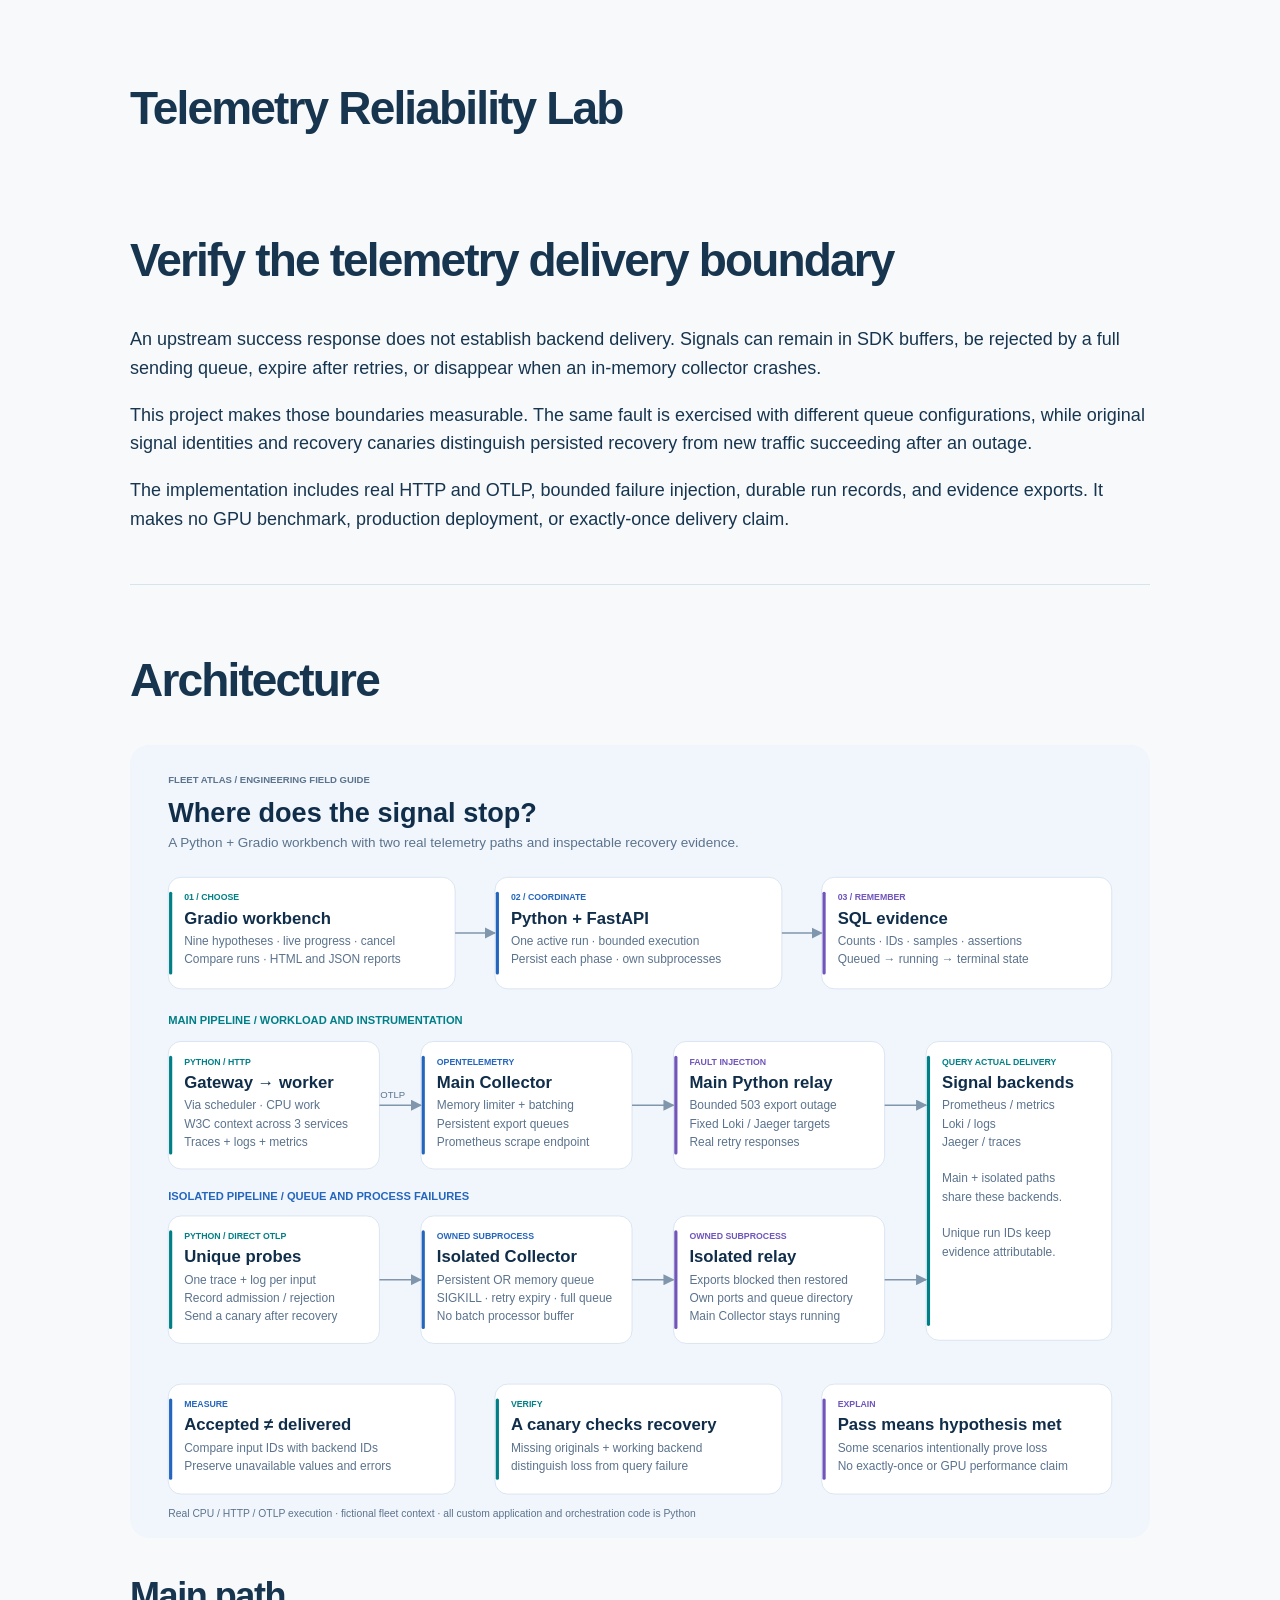
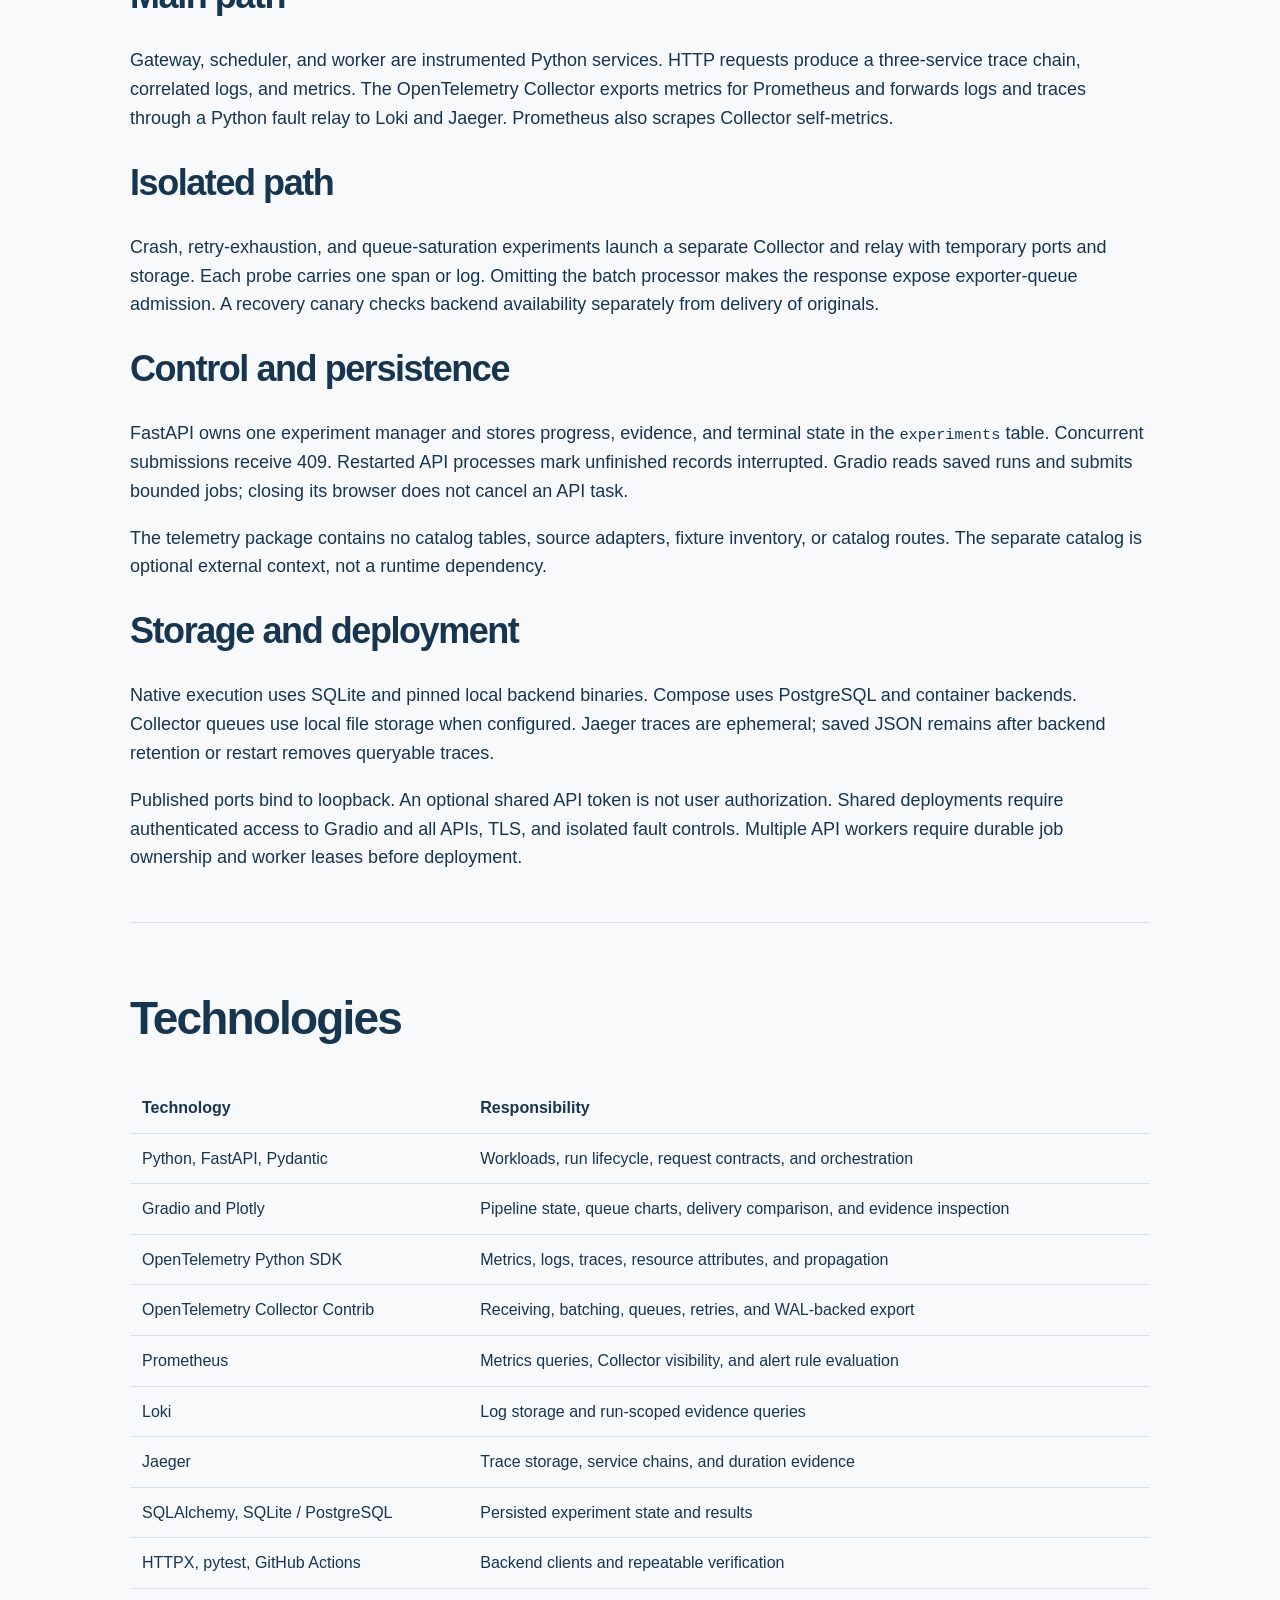
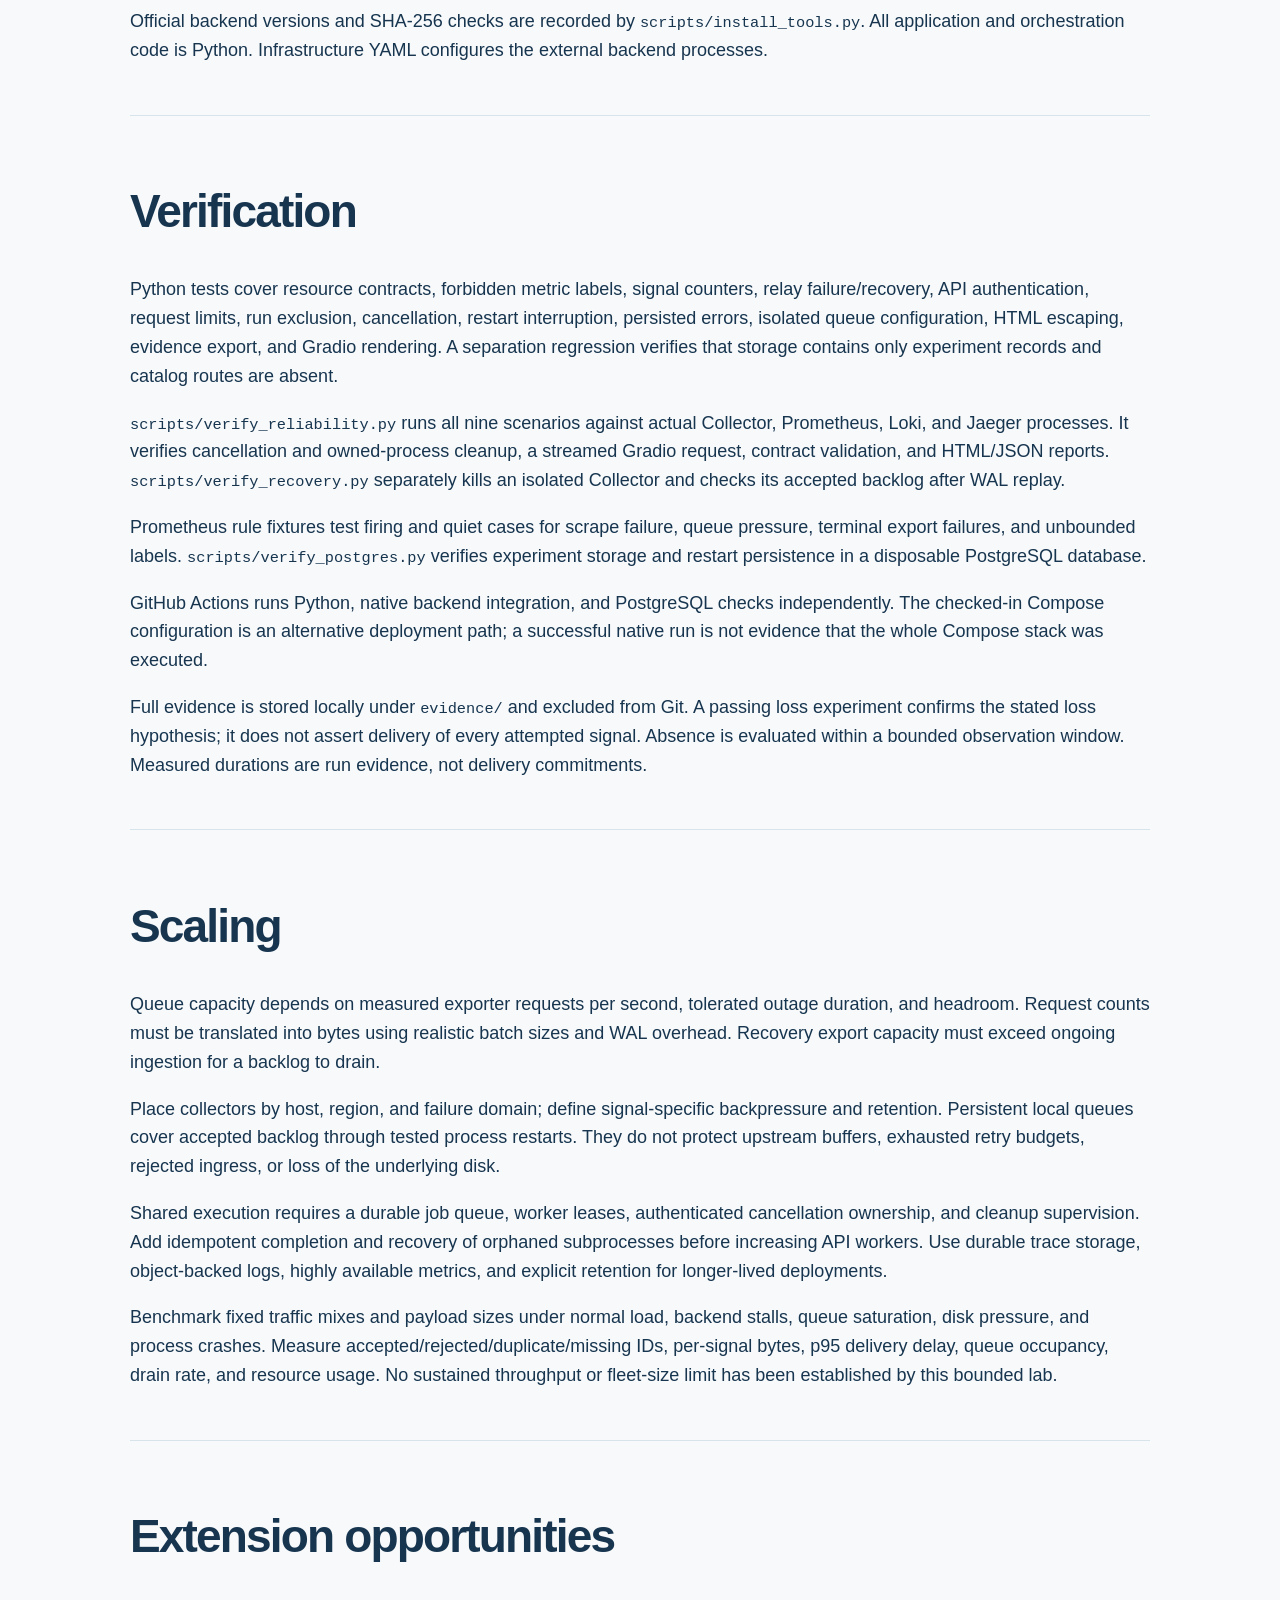
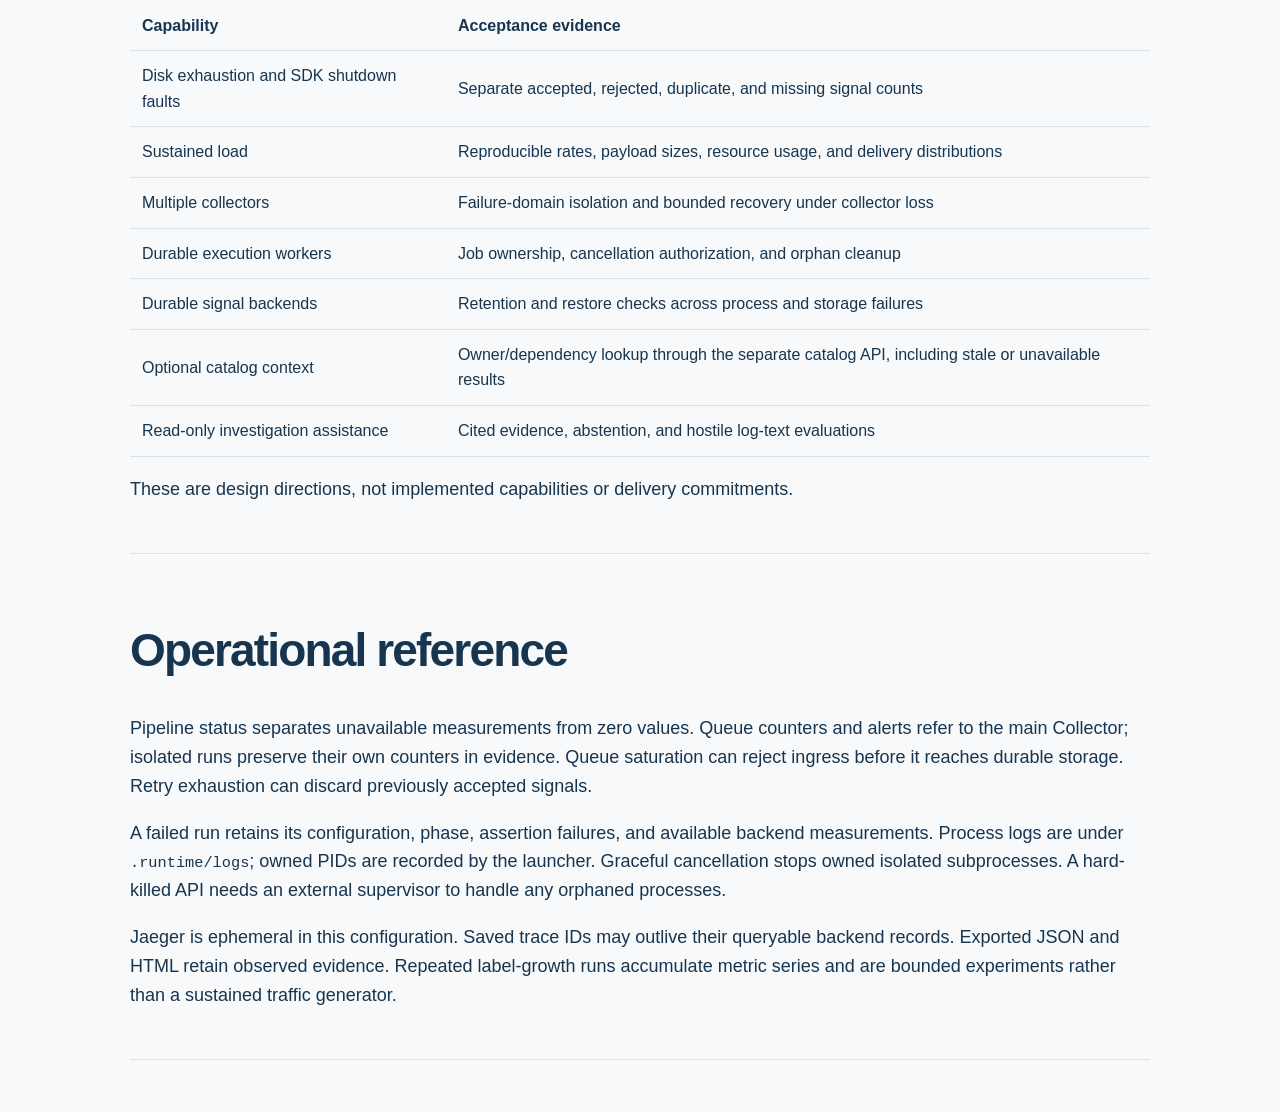
==== commit 0934e4c3: "Separate telemetry reliability lab from infrastructure catalog and remove presentation instructions " ====
--- a/docs/field-guide.html
+++ b/docs/field-guide.html
@@ -1,711 +1,129 @@
-<!doctype html><html lang="en"><head><meta charset="utf-8"><meta name="viewport" content="width=device-width,initial-scale=1"><title>Fleet Atlas — Illustrated Field Guide</title><style>*{box-sizing:border-box}html{scroll-behavior:smooth}body{margin:0;background:#f2f6fb;color:#1c3551;font:17px/1.65 system-ui,-apple-system,sans-serif}header{background:#102d4a;color:#fff;padding:76px max(6vw,24px)}header small{color:#80ddd7;letter-spacing:.18em;font-weight:700}header h1{font-size:clamp(46px,7vw,82px);letter-spacing:-.055em;line-height:1.05;margin:22px 0}header p{font-size:21px;max-width:780px;color:#c0d4e6}header a{color:#80ddd7}.layout{display:grid;grid-template-columns:270px minmax(0,1000px);gap:48px;max-width:1420px;padding:48px 32px;margin:auto}nav{position:sticky;top:24px;height:max-content}nav a{display:block;text-decoration:none;border-bottom:1px solid #d4dfeb;padding:12px 0;color:#35516e;font-size:14px}nav span{color:#007f86;margin-right:12px}section{background:#fff;padding:42px;margin-bottom:30px;border:1px solid #dce5ef;border-radius:18px;scroll-margin-top:20px}section>h1{font-size:36px;letter-spacing:-.04em;line-height:1.15;margin-top:4px}h2{font-size:25px;letter-spacing:-.025em;margin-top:36px}.chapter{font-size:12px;color:#007f86;font-weight:700;letter-spacing:.14em}a{color:#195eab}p{margin:16px 0}table{border-collapse:collapse;width:100%;font-size:14px;line-height:1.5;margin:24px 0}th,td{border-bottom:1px solid #dce5ef;padding:12px;text-align:left;vertical-align:top}th{background:#eaf2fa;color:#214b71}tr:nth-child(even){background:#f7f9fc}pre{padding:20px;background:#102d4a;color:#d9edf5;border-radius:12px;overflow:auto;font-size:13px;line-height:1.65}code{font-family:ui-monospace,monospace;font-size:.87em}svg{display:block;width:100%;height:auto;margin:28px 0}footer{padding:40px;text-align:center;color:#5b738d;font-size:14px}@media(max-width:950px){.layout{display:block;padding:20px}nav{position:static;margin-bottom:24px;display:grid;grid-template-columns:1fr 1fr;gap:0 20px}section{padding:24px;overflow-x:auto}table{min-width:560px}}@media print{body{background:#fff;font-size:11pt}header{padding:30px}header h1{font-size:40pt}.layout{display:block;padding:0}nav{display:none}section{break-before:page;border:0;padding:20px}h2,h1{break-after:avoid}tr,pre{break-inside:avoid}a{color:inherit}svg{max-height:680px}footer{display:none}}</style></head><body><header><small>PYTHON INFRASTRUCTURE LAB / SIVA BABU</small><h1>Know the fleet.<br>Follow the signal.</h1><p>An illustrated guide to source reconciliation, service ownership, observability, and failure recovery — with runnable code and inspectable evidence.</p><a href="https://github.com/sivalinb/fleet-telemetry-lab">Explore the public repository →</a></header><div class="layout"><nav aria-label="Chapters"><a href="#telemetry"><span>01</span>Telemetry pipeline reliability lab</a><a href="#overview"><span>02</span>Two views of the same infrastructure</a><a href="#architecture"><span>03</span>Architecture and data flow</a><a href="#technologies"><span>04</span>Technology choices</a><a href="#testing"><span>05</span>Test cases and verification</a><a href="#scaling"><span>06</span>Scaling without hiding the current limits</a><a href="#roadmap"><span>07</span>Extension plan</a><a href="#runbooks"><span>08</span>Operating the lab</a></nav><main><section id="telemetry"><p class="chapter">CHAPTER 01</p><h1 id="telemetry-pipeline-reliability-lab">Telemetry pipeline reliability lab</h1>
-<p><strong>A Python + Gradio workbench for finding where signals can be lost.</strong> It sends real OTLP, introduces bounded faults, queries the actual backends, and saves the measurements needed to explain the result. It needs no GPU, cloud account, or model API key.</p>
+<!doctype html><html lang="en"><head><meta charset="utf-8"><meta name="viewport" content="width=device-width,initial-scale=1"><title>Telemetry Reliability Lab — Technical Guide</title><style>
+*{box-sizing:border-box}body{margin:0;color:#17354f;background:#f7f9fb;font:18px/1.6 Arial,sans-serif}
+a{color:#007b80}h1,h2,h3{line-height:1.12;letter-spacing:-.04em}h1{font-size:46px}h2{font-size:36px}
+main.guide{max-width:1100px;margin:auto;padding:52px 40px}article{padding:32px 0;border-bottom:1px solid #d8e4eb}
+table{border-collapse:collapse;width:100%;font-size:16px}td,th{padding:12px;text-align:left;border-bottom:1px solid #d7e3eb}
+svg{max-width:100%;height:auto}pre{white-space:pre-wrap;background:#edf2f6;padding:18px;border-radius:10px;font-size:14px}code{font-size:.85em}
+.slide{display:none;min-height:100vh;padding:8vh 7vw 84px;position:relative;background:#f7f9fb}
+.slide:target{display:flex;flex-direction:column}body:not(:has(.slide:target)) .slide:first-child{display:flex;flex-direction:column}
+.slide h1{font-size:clamp(34px,4.5vw,64px);max-width:1060px;margin:14px 0 30px}
+.slide .body{font-size:clamp(19px,2vw,28px);max-width:1080px}.slide .label{font-size:12px;font-weight:bold;letter-spacing:.16em;text-transform:uppercase;color:#00828a}
+.slide:first-child,.slide:last-child{background:#102d4a;color:white}.slide:first-child .label,.slide:last-child .label{color:#80dcd7}
+.slide:first-child a,.slide:last-child a{color:#a5eae4}.slide:first-child h1{margin-top:8vh;font-size:clamp(44px,6vw,86px)}
+.slide footer{position:absolute;bottom:25px;left:7vw;right:7vw;display:flex;gap:24px;align-items:center;font-size:14px}.slide footer .author{margin-right:auto}
+.flow{display:flex;align-items:stretch;gap:14px;margin:24px 0;flex-wrap:wrap}.box{border:1px solid #cddfe7;background:white;padding:22px;border-radius:12px;flex:1;min-width:190px;font-size:20px}.box strong{display:block;margin-bottom:12px;color:#007b80}.box small{font-size:16px;line-height:1.45;display:block}
+@media(max-width:700px){.slide{padding:35px 25px 90px}.slide footer{left:25px;right:25px;gap:12px;font-size:12px}.slide h1{font-size:36px}.slide .body{font-size:21px}.slide footer .author{max-width:125px}.box{min-width:140px}main.guide{padding:25px}}
+@media print{@page{size:landscape;margin:0}.slide,.slide:target,body:not(:has(.slide:target)) .slide:first-child{display:block;min-height:100vh;break-after:page}.slide footer{display:none}}
+</style></head><body><main class="guide"><h1>Telemetry Reliability Lab</h1><article id="overview"><h1>Verify the telemetry delivery boundary</h1>
+<p>An upstream success response does not establish backend delivery. Signals can remain in SDK buffers, be rejected by a full sending queue, expire after retries, or disappear when an in-memory collector crashes.</p>
+<p>This project makes those boundaries measurable. The same fault is exercised with different queue configurations, while original signal identities and recovery canaries distinguish persisted recovery from new traffic succeeding after an outage.</p>
+<p>The implementation includes real HTTP and OTLP, bounded failure injection, durable run records, and evidence exports. It makes no GPU benchmark, production deployment, or exactly-once delivery claim.</p></article><article id="architecture"><h1>Architecture</h1>
 <p><svg xmlns="http://www.w3.org/2000/svg" viewBox="0 0 1280 995" role="img" aria-label="Where does the signal stop?"><defs><marker id="arrow" viewBox="0 0 10 10" refX="9" refY="5" markerWidth="7" markerHeight="7" orient="auto-start-reverse"><path d="M 0 0 L 10 5 L 0 10 z" fill="#8096ac"/></marker></defs><rect width="1280" height="995" rx="24" fill="#f1f6fc"/><text x="48" y="48" font-family="Arial, sans-serif" font-size="12" fill="#5b738d" font-weight="700">FLEET ATLAS  /  ENGINEERING FIELD GUIDE</text><text x="48" y="96" font-family="Arial, sans-serif" font-size="34" fill="#102d4a" font-weight="700">Where does the signal stop?</text><text x="48" y="128" font-family="Arial, sans-serif" font-size="17" fill="#5b738d" font-weight="400">A Python + Gradio workbench with two real telemetry paths and inspectable recovery evidence.</text><rect x="48" y="166" width="360" height="140" rx="16" fill="#fff" stroke="#d4e0ee"/><rect x="49" y="184" width="4" height="104" rx="2" fill="#007f86"/><text x="68" y="195" font-family="Arial, sans-serif" font-size="11" fill="#007f86" font-weight="700">01 / CHOOSE</text><text x="68" y="224" font-family="Arial, sans-serif" font-size="21" fill="#102d4a" font-weight="700">Gradio workbench</text><text x="68" y="251" font-family="Arial, sans-serif" font-size="15" fill="#5b738d" font-weight="400">Nine hypotheses · live progress · cancel</text><text x="68" y="274" font-family="Arial, sans-serif" font-size="15" fill="#5b738d" font-weight="400">Compare runs · HTML and JSON reports</text><rect x="458" y="166" width="360" height="140" rx="16" fill="#fff" stroke="#d4e0ee"/><rect x="459" y="184" width="4" height="104" rx="2" fill="#2466be"/><text x="478" y="195" font-family="Arial, sans-serif" font-size="11" fill="#2466be" font-weight="700">02 / COORDINATE</text><text x="478" y="224" font-family="Arial, sans-serif" font-size="21" fill="#102d4a" font-weight="700">Python + FastAPI</text><text x="478" y="251" font-family="Arial, sans-serif" font-size="15" fill="#5b738d" font-weight="400">One active run · bounded execution</text><text x="478" y="274" font-family="Arial, sans-serif" font-size="15" fill="#5b738d" font-weight="400">Persist each phase · own subprocesses</text><rect x="868" y="166" width="364" height="140" rx="16" fill="#fff" stroke="#d4e0ee"/><rect x="869" y="184" width="4" height="104" rx="2" fill="#7055bb"/><text x="888" y="195" font-family="Arial, sans-serif" font-size="11" fill="#7055bb" font-weight="700">03 / REMEMBER</text><text x="888" y="224" font-family="Arial, sans-serif" font-size="21" fill="#102d4a" font-weight="700">SQL evidence</text><text x="888" y="251" font-family="Arial, sans-serif" font-size="15" fill="#5b738d" font-weight="400">Counts · IDs · samples · assertions</text><text x="888" y="274" font-family="Arial, sans-serif" font-size="15" fill="#5b738d" font-weight="400">Queued → running → terminal state</text><path d="M408 236 L458 236" fill="none" stroke="#8096ac" stroke-width="2" marker-end="url(#arrow)"/><path d="M818 236 L868 236" fill="none" stroke="#8096ac" stroke-width="2" marker-end="url(#arrow)"/><text x="48" y="350" font-family="Arial, sans-serif" font-size="14" fill="#007f86" font-weight="700">MAIN PIPELINE / WORKLOAD AND INSTRUMENTATION</text><rect x="48" y="372" width="265" height="160" rx="16" fill="#fff" stroke="#d4e0ee"/><rect x="49" y="390" width="4" height="124" rx="2" fill="#007f86"/><text x="68" y="401" font-family="Arial, sans-serif" font-size="11" fill="#007f86" font-weight="700">PYTHON / HTTP</text><text x="68" y="430" font-family="Arial, sans-serif" font-size="21" fill="#102d4a" font-weight="700">Gateway → worker</text><text x="68" y="457" font-family="Arial, sans-serif" font-size="15" fill="#5b738d" font-weight="400">Via scheduler · CPU work</text><text x="68" y="480" font-family="Arial, sans-serif" font-size="15" fill="#5b738d" font-weight="400">W3C context across 3 services</text><text x="68" y="503" font-family="Arial, sans-serif" font-size="15" fill="#5b738d" font-weight="400">Traces + logs + metrics</text><rect x="365" y="372" width="265" height="160" rx="16" fill="#fff" stroke="#d4e0ee"/><rect x="366" y="390" width="4" height="124" rx="2" fill="#2466be"/><text x="385" y="401" font-family="Arial, sans-serif" font-size="11" fill="#2466be" font-weight="700">OPENTELEMETRY</text><text x="385" y="430" font-family="Arial, sans-serif" font-size="21" fill="#102d4a" font-weight="700">Main Collector</text><text x="385" y="457" font-family="Arial, sans-serif" font-size="15" fill="#5b738d" font-weight="400">Memory limiter + batching</text><text x="385" y="480" font-family="Arial, sans-serif" font-size="15" fill="#5b738d" font-weight="400">Persistent export queues</text><text x="385" y="503" font-family="Arial, sans-serif" font-size="15" fill="#5b738d" font-weight="400">Prometheus scrape endpoint</text><rect x="682" y="372" width="265" height="160" rx="16" fill="#fff" stroke="#d4e0ee"/><rect x="683" y="390" width="4" height="124" rx="2" fill="#7055bb"/><text x="702" y="401" font-family="Arial, sans-serif" font-size="11" fill="#7055bb" font-weight="700">FAULT INJECTION</text><text x="702" y="430" font-family="Arial, sans-serif" font-size="21" fill="#102d4a" font-weight="700">Main Python relay</text><text x="702" y="457" font-family="Arial, sans-serif" font-size="15" fill="#5b738d" font-weight="400">Bounded 503 export outage</text><text x="702" y="480" font-family="Arial, sans-serif" font-size="15" fill="#5b738d" font-weight="400">Fixed Loki / Jaeger targets</text><text x="702" y="503" font-family="Arial, sans-serif" font-size="15" fill="#5b738d" font-weight="400">Real retry responses</text><rect x="999" y="372" width="233" height="375" rx="16" fill="#fff" stroke="#d4e0ee"/><rect x="1000" y="390" width="4" height="339" rx="2" fill="#007f86"/><text x="1019" y="401" font-family="Arial, sans-serif" font-size="11" fill="#007f86" font-weight="700">QUERY ACTUAL DELIVERY</text><text x="1019" y="430" font-family="Arial, sans-serif" font-size="21" fill="#102d4a" font-weight="700">Signal backends</text><text x="1019" y="457" font-family="Arial, sans-serif" font-size="15" fill="#5b738d" font-weight="400">Prometheus / metrics</text><text x="1019" y="480" font-family="Arial, sans-serif" font-size="15" fill="#5b738d" font-weight="400">Loki / logs</text><text x="1019" y="503" font-family="Arial, sans-serif" font-size="15" fill="#5b738d" font-weight="400">Jaeger / traces</text><text x="1019" y="526" font-family="Arial, sans-serif" font-size="15" fill="#5b738d" font-weight="400"></text><text x="1019" y="549" font-family="Arial, sans-serif" font-size="15" fill="#5b738d" font-weight="400">Main + isolated paths</text><text x="1019" y="572" font-family="Arial, sans-serif" font-size="15" fill="#5b738d" font-weight="400">share these backends.</text><text x="1019" y="595" font-family="Arial, sans-serif" font-size="15" fill="#5b738d" font-weight="400"></text><text x="1019" y="618" font-family="Arial, sans-serif" font-size="15" fill="#5b738d" font-weight="400">Unique run IDs keep</text><text x="1019" y="641" font-family="Arial, sans-serif" font-size="15" fill="#5b738d" font-weight="400">evidence attributable.</text><path d="M313 452 L365 452" fill="none" stroke="#8096ac" stroke-width="2" marker-end="url(#arrow)"/><text x="314.0" y="443.0" font-family="Arial, sans-serif" font-size="12" fill="#5b738d" font-weight="400">OTLP</text><path d="M630 452 L682 452" fill="none" stroke="#8096ac" stroke-width="2" marker-end="url(#arrow)"/><path d="M947 452 L999 452" fill="none" stroke="#8096ac" stroke-width="2" marker-end="url(#arrow)"/><text x="48" y="571" font-family="Arial, sans-serif" font-size="14" fill="#2466be" font-weight="700">ISOLATED PIPELINE / QUEUE AND PROCESS FAILURES</text><rect x="48" y="591" width="265" height="160" rx="16" fill="#fff" stroke="#d4e0ee"/><rect x="49" y="609" width="4" height="124" rx="2" fill="#007f86"/><text x="68" y="620" font-family="Arial, sans-serif" font-size="11" fill="#007f86" font-weight="700">PYTHON / DIRECT OTLP</text><text x="68" y="649" font-family="Arial, sans-serif" font-size="21" fill="#102d4a" font-weight="700">Unique probes</text><text x="68" y="676" font-family="Arial, sans-serif" font-size="15" fill="#5b738d" font-weight="400">One trace + log per input</text><text x="68" y="699" font-family="Arial, sans-serif" font-size="15" fill="#5b738d" font-weight="400">Record admission / rejection</text><text x="68" y="722" font-family="Arial, sans-serif" font-size="15" fill="#5b738d" font-weight="400">Send a canary after recovery</text><rect x="365" y="591" width="265" height="160" rx="16" fill="#fff" stroke="#d4e0ee"/><rect x="366" y="609" width="4" height="124" rx="2" fill="#2466be"/><text x="385" y="620" font-family="Arial, sans-serif" font-size="11" fill="#2466be" font-weight="700">OWNED SUBPROCESS</text><text x="385" y="649" font-family="Arial, sans-serif" font-size="21" fill="#102d4a" font-weight="700">Isolated Collector</text><text x="385" y="676" font-family="Arial, sans-serif" font-size="15" fill="#5b738d" font-weight="400">Persistent OR memory queue</text><text x="385" y="699" font-family="Arial, sans-serif" font-size="15" fill="#5b738d" font-weight="400">SIGKILL · retry expiry · full queue</text><text x="385" y="722" font-family="Arial, sans-serif" font-size="15" fill="#5b738d" font-weight="400">No batch processor buffer</text><rect x="682" y="591" width="265" height="160" rx="16" fill="#fff" stroke="#d4e0ee"/><rect x="683" y="609" width="4" height="124" rx="2" fill="#7055bb"/><text x="702" y="620" font-family="Arial, sans-serif" font-size="11" fill="#7055bb" font-weight="700">OWNED SUBPROCESS</text><text x="702" y="649" font-family="Arial, sans-serif" font-size="21" fill="#102d4a" font-weight="700">Isolated relay</text><text x="702" y="676" font-family="Arial, sans-serif" font-size="15" fill="#5b738d" font-weight="400">Exports blocked then restored</text><text x="702" y="699" font-family="Arial, sans-serif" font-size="15" fill="#5b738d" font-weight="400">Own ports and queue directory</text><text x="702" y="722" font-family="Arial, sans-serif" font-size="15" fill="#5b738d" font-weight="400">Main Collector stays running</text><path d="M313 671 L365 671" fill="none" stroke="#8096ac" stroke-width="2" marker-end="url(#arrow)"/><path d="M630 671 L682 671" fill="none" stroke="#8096ac" stroke-width="2" marker-end="url(#arrow)"/><path d="M947 671 L999 671" fill="none" stroke="#8096ac" stroke-width="2" marker-end="url(#arrow)"/><rect x="48" y="802" width="360" height="138" rx="16" fill="#fff" stroke="#d4e0ee"/><rect x="49" y="820" width="4" height="102" rx="2" fill="#2466be"/><text x="68" y="831" font-family="Arial, sans-serif" font-size="11" fill="#2466be" font-weight="700">MEASURE</text><text x="68" y="860" font-family="Arial, sans-serif" font-size="21" fill="#102d4a" font-weight="700">Accepted ≠ delivered</text><text x="68" y="887" font-family="Arial, sans-serif" font-size="15" fill="#5b738d" font-weight="400">Compare input IDs with backend IDs</text><text x="68" y="910" font-family="Arial, sans-serif" font-size="15" fill="#5b738d" font-weight="400">Preserve unavailable values and errors</text><rect x="458" y="802" width="360" height="138" rx="16" fill="#fff" stroke="#d4e0ee"/><rect x="459" y="820" width="4" height="102" rx="2" fill="#007f86"/><text x="478" y="831" font-family="Arial, sans-serif" font-size="11" fill="#007f86" font-weight="700">VERIFY</text><text x="478" y="860" font-family="Arial, sans-serif" font-size="21" fill="#102d4a" font-weight="700">A canary checks recovery</text><text x="478" y="887" font-family="Arial, sans-serif" font-size="15" fill="#5b738d" font-weight="400">Missing originals + working backend</text><text x="478" y="910" font-family="Arial, sans-serif" font-size="15" fill="#5b738d" font-weight="400">distinguish loss from query failure</text><rect x="868" y="802" width="364" height="138" rx="16" fill="#fff" stroke="#d4e0ee"/><rect x="869" y="820" width="4" height="102" rx="2" fill="#7055bb"/><text x="888" y="831" font-family="Arial, sans-serif" font-size="11" fill="#7055bb" font-weight="700">EXPLAIN</text><text x="888" y="860" font-family="Arial, sans-serif" font-size="21" fill="#102d4a" font-weight="700">Pass means hypothesis met</text><text x="888" y="887" font-family="Arial, sans-serif" font-size="15" fill="#5b738d" font-weight="400">Some scenarios intentionally prove loss</text><text x="888" y="910" font-family="Arial, sans-serif" font-size="15" fill="#5b738d" font-weight="400">No exactly-once or GPU performance claim</text><text x="48" y="969" font-family="Arial, sans-serif" font-size="13" fill="#5b738d" font-weight="400">Real CPU / HTTP / OTLP execution · fictional fleet context · all custom application and orchestration code is Python</text></svg></p>
-<h2 id="what-it-solves">What it solves</h2>
-<p>A healthy service and an HTTP 200 from a telemetry receiver do not establish end-to-end delivery. Data can remain in an SDK buffer, be refused by a full queue, expire during retries, or disappear when an in-memory collector crashes. This lab lets an engineer reproduce those boundaries and compare configuration choices with evidence.</p>
-<p>The main pipeline uses three instrumented Python services. The isolated experiments launch their own collector and fault relay on temporary loopback ports, with separate storage. They never stop or reconfigure the main collector. A new trace/log canary after recovery checks that the backend is functioning when older signals are absent.</p>
-<h2 id="run-the-demo">Run the demo</h2>
-<p>Follow the dependency installation in the repository README, then run:</p>
-<pre><code class="language-sh">python scripts/run_stack.py
-# Open http://127.0.0.1:7860
-</code></pre>
-<p>The default UI is Gradio. Application logic, fault orchestration, reports, and tests are Python. The existing fleet catalog demo is available with <code>python scripts/run_stack.py --demo streamlit</code> on port 8501; use one launcher at a time.</p>
-<p>Start with <strong>Crash with a persistent queue</strong>, then run <strong>Crash with an in-memory queue</strong>. Compare the saved rows in <strong>History &amp; comparison</strong>. Load either run to inspect assertions, missing IDs, queue samples, and downloadable HTML/JSON reports. The report is standalone: charts are inline SVG and it needs no external service to open.</p>
-<h2 id="nine-reproducible-questions">Nine reproducible questions</h2>
+<h2>Main path</h2>
+<p>Gateway, scheduler, and worker are instrumented Python services. HTTP requests produce a three-service trace chain, correlated logs, and metrics. The OpenTelemetry Collector exports metrics for Prometheus and forwards logs and traces through a Python fault relay to Loki and Jaeger. Prometheus also scrapes Collector self-metrics.</p>
+<h2>Isolated path</h2>
+<p>Crash, retry-exhaustion, and queue-saturation experiments launch a separate Collector and relay with temporary ports and storage. Each probe carries one span or log. Omitting the batch processor makes the response expose exporter-queue admission. A recovery canary checks backend availability separately from delivery of originals.</p>
+<h2>Control and persistence</h2>
+<p>FastAPI owns one experiment manager and stores progress, evidence, and terminal state in the <code>experiments</code> table. Concurrent submissions receive 409. Restarted API processes mark unfinished records interrupted. Gradio reads saved runs and submits bounded jobs; closing its browser does not cancel an API task.</p>
+<p>The telemetry package contains no catalog tables, source adapters, fixture inventory, or catalog routes. The separate catalog is optional external context, not a runtime dependency.</p>
+<h2>Storage and deployment</h2>
+<p>Native execution uses SQLite and pinned local backend binaries. Compose uses PostgreSQL and container backends. Collector queues use local file storage when configured. Jaeger traces are ephemeral; saved JSON remains after backend retention or restart removes queryable traces.</p>
+<p>Published ports bind to loopback. An optional shared API token is not user authorization. Shared deployments require authenticated access to Gradio and all APIs, TLS, and isolated fault controls. Multiple API workers require durable job ownership and worker leases before deployment.</p></article><article id="technologies"><h1>Technologies</h1>
 <table>
 <thead>
 <tr>
-<th>Experiment</th>
-<th>Fault or choice</th>
-<th>What a passing run establishes</th>
+<th>Technology</th>
+<th>Responsibility</th>
 </tr>
 </thead>
 <tbody>
 <tr>
-<td>Baseline delivery</td>
-<td>Bounded instrumentation</td>
-<td>Every request has a complete gateway/scheduler/worker trace, gateway logs, and exported counters</td>
+<td>Python, FastAPI, Pydantic</td>
+<td>Workloads, run lifecycle, request contracts, and orchestration</td>
 </tr>
 <tr>
-<td>Cardinality growth</td>
-<td>Unique request IDs become metric labels</td>
-<td>Three new counter series per request; histogram cost is additional</td>
+<td>Gradio and Plotly</td>
+<td>Pipeline state, queue charts, delivery comparison, and evidence inspection</td>
 </tr>
 <tr>
-<td>Instrumentation gate</td>
-<td>The same forbidden label meets the contract</td>
-<td>Every request is blocked before work; no service counter or gateway-log increase</td>
+<td>OpenTelemetry Python SDK</td>
+<td>Metrics, logs, traces, resource attributes, and propagation</td>
 </tr>
 <tr>
-<td>Find the slow service</td>
-<td>Worker sleeps 180 ms</td>
-<td>Each worker span includes that delay</td>
+<td>OpenTelemetry Collector Contrib</td>
+<td>Receiving, batching, queues, retries, and WAL-backed export</td>
 </tr>
 <tr>
-<td>Backend outage</td>
-<td>Relay returns 503 for eight seconds</td>
-<td>Exports were rejected, queue filled, then the required evidence arrived</td>
+<td>Prometheus</td>
+<td>Metrics queries, Collector visibility, and alert rule evaluation</td>
 </tr>
 <tr>
-<td>Persistent queue crash</td>
-<td>Isolated collector receives SIGKILL with a backlog</td>
-<td>WAL was written; every accepted probe trace and log is recovered after restart</td>
+<td>Loki</td>
+<td>Log storage and run-scoped evidence queries</td>
 </tr>
 <tr>
-<td>In-memory queue crash</td>
-<td>Same fault without file storage</td>
-<td>Originals are absent; a new canary arrives after restart</td>
+<td>Jaeger</td>
+<td>Trace storage, service chains, and duration evidence</td>
 </tr>
 <tr>
-<td>Retry exhaustion</td>
-<td>Persistent queue, one-second retry budget</td>
-<td>Terminal failure counters increase; originals are absent; a new canary arrives</td>
+<td>SQLAlchemy, SQLite / PostgreSQL</td>
+<td>Persisted experiment state and results</td>
 </tr>
 <tr>
-<td>Queue saturation</td>
-<td>Four queue requests per signal, one consumer</td>
-<td>Excess ingress is rejected; enqueue failures are measured; accepted probes recover</td>
+<td>HTTPX, pytest, GitHub Actions</td>
+<td>Backend clients and repeatable verification</td>
 </tr>
 </tbody>
 </table>
-<p><strong>Passing the last three experiments confirms an expected loss or rejection boundary. It does not mean every input was delivered.</strong> Counts are from the bounded observation window, not a claim that an absent event could never appear later.</p>
-<p>The isolated collector intentionally omits the batch processor: one HTTP request contains one span or log, so the receiver's response exposes exporter-queue admission. This differs from the main collector, whose memory limiter and batch processor introduce additional buffering boundaries. Isolated probes use one span per trace; main-pipeline requests produce a three-service trace chain.</p>
-<h2 id="runtime-and-evidence">Runtime and evidence</h2>
-<p>The FastAPI service owns a single experiment manager. A run is written to SQL before execution, progress is persisted as phases change, and the API limits execution to 90 seconds. The Gradio page polls these records. Closing the browser leaves an API job running; <strong>Cancel active run</strong> cancels the task, clears a main-pipeline outage when applicable, and stops owned isolated subprocesses.</p>
+<p>Official backend versions and SHA-256 checks are recorded by <code>scripts/install_tools.py</code>. All application and orchestration code is Python. Infrastructure YAML configures the external backend processes.</p></article><article id="testing"><h1>Verification</h1>
+<p>Python tests cover resource contracts, forbidden metric labels, signal counters, relay failure/recovery, API authentication, request limits, run exclusion, cancellation, restart interruption, persisted errors, isolated queue configuration, HTML escaping, evidence export, and Gradio rendering. A separation regression verifies that storage contains only experiment records and catalog routes are absent.</p>
+<p><code>scripts/verify_reliability.py</code> runs all nine scenarios against actual Collector, Prometheus, Loki, and Jaeger processes. It verifies cancellation and owned-process cleanup, a streamed Gradio request, contract validation, and HTML/JSON reports. <code>scripts/verify_recovery.py</code> separately kills an isolated Collector and checks its accepted backlog after WAL replay.</p>
+<p>Prometheus rule fixtures test firing and quiet cases for scrape failure, queue pressure, terminal export failures, and unbounded labels. <code>scripts/verify_postgres.py</code> verifies experiment storage and restart persistence in a disposable PostgreSQL database.</p>
+<p>GitHub Actions runs Python, native backend integration, and PostgreSQL checks independently. The checked-in Compose configuration is an alternative deployment path; a successful native run is not evidence that the whole Compose stack was executed.</p>
+<p>Full evidence is stored locally under <code>evidence/</code> and excluded from Git. A passing loss experiment confirms the stated loss hypothesis; it does not assert delivery of every attempted signal. Absence is evaluated within a bounded observation window. Measured durations are run evidence, not delivery commitments.</p></article><article id="scaling"><h1>Scaling</h1>
+<p>Queue capacity depends on measured exporter requests per second, tolerated outage duration, and headroom. Request counts must be translated into bytes using realistic batch sizes and WAL overhead. Recovery export capacity must exceed ongoing ingestion for a backlog to drain.</p>
+<p>Place collectors by host, region, and failure domain; define signal-specific backpressure and retention. Persistent local queues cover accepted backlog through tested process restarts. They do not protect upstream buffers, exhausted retry budgets, rejected ingress, or loss of the underlying disk.</p>
+<p>Shared execution requires a durable job queue, worker leases, authenticated cancellation ownership, and cleanup supervision. Add idempotent completion and recovery of orphaned subprocesses before increasing API workers. Use durable trace storage, object-backed logs, highly available metrics, and explicit retention for longer-lived deployments.</p>
+<p>Benchmark fixed traffic mixes and payload sizes under normal load, backend stalls, queue saturation, disk pressure, and process crashes. Measure accepted/rejected/duplicate/missing IDs, per-signal bytes, p95 delivery delay, queue occupancy, drain rate, and resource usage. No sustained throughput or fleet-size limit has been established by this bounded lab.</p></article><article id="extensions"><h1>Extension opportunities</h1>
 <table>
 <thead>
 <tr>
-<th>API</th>
-<th>Behavior</th>
-</tr>
-</thead>
-<tbody>
-<tr>
-<td><code>GET /api/scenarios</code></td>
-<td>Nine scenario descriptions and hypotheses</td>
-</tr>
-<tr>
-<td><code>POST /api/runs</code></td>
-<td>Accept <code>{name, count}</code>; return 202 and a saved run ID</td>
-</tr>
-<tr>
-<td><code>GET /api/runs/{id}</code></td>
-<td>Read state, progress, and evidence</td>
-</tr>
-<tr>
-<td><code>POST /api/runs/{id}/cancel</code></td>
-<td>Cancel an owned task; retain its record</td>
-</tr>
-<tr>
-<td><code>GET /api/runs/{id}/report?format=html</code></td>
-<td>Download a portable illustrated report; <code>json</code> also supported</td>
-</tr>
-<tr>
-<td><code>GET /api/experiments</code></td>
-<td>Latest 30 saved runs for comparison</td>
-</tr>
-<tr>
-<td><code>GET /api/pipeline</code></td>
-<td>Live component readiness, metrics, collector counters, alerts</td>
-</tr>
-<tr>
-<td><code>POST /api/contract</code></td>
-<td>Validate required resource fields and metric label budget</td>
-</tr>
-</tbody>
-</table>
-<p>Only one experiment runs at a time; a concurrent API submission gets 409. Workload counts are 1–40; isolated scenarios require 8–40. Unknown scenarios are rejected before execution. After an API restart, queued/running records become <code>interrupted</code>. Runs are not automatically replayed. A hard kill of the API process cannot execute graceful subprocess cleanup; use the launcher and verify process ownership before manually clearing leftover lab processes. A future worker supervisor should own that failure boundary.</p>
-<p>Trace IDs, event IDs, observed counts, phase samples, configuration, assertions, and failures are preserved. Metrics are scoped to the current workload instances. Missing backend measurements remain unavailable, not zero. Saved evidence remains useful after Jaeger restarts, though its original live trace links may no longer resolve because this lab stores traces in memory.</p>
-<h2 id="alerting-and-troubleshooting">Alerting and troubleshooting</h2>
-<p>Prometheus evaluates four rules: collector scrape failure, exporter queue above 70% for ten seconds, terminal export failures, and request-ID metric labels. The Gradio status strip shows active rules. Rules monitor the <strong>main</strong> collector and its workload series; isolated collectors expose their own measured counters in each run. A label-growth warning can remain active while the old series remain in Prometheus. No paging or external messages are sent.</p>
-<p>Use <code>.runtime/bin/promtool test rules observability/alerts.test.yaml</code> to verify both firing and quiet cases. The fixture follows the official <a href="https://prometheus.io/docs/prometheus/latest/configuration/unit_testing_rules/">Prometheus rule testing format</a>.</p>
-<p>When a run fails, inspect its first failed assertion, the backend readiness strip, and <code>.runtime/logs/</code>. Incomplete delivery and unavailable backends produce a nonpassing run. Re-run after fixing the cause; keep both records to explain what changed.</p>
-<h2 id="test-cases">Test cases</h2>
-<p><code>python -m pytest</code> exercises catalog and API behavior plus job exclusion, cancellation, restart interruption, error persistence, configuration boundaries, report escaping, unavailable metrics, and Gradio rendering. <code>python scripts/verify_reliability.py</code> runs all nine real scenarios, cancels an active isolated run, then tests a streamed Gradio baseline, contract validation, and both report downloads. It writes inspectable JSON to <code>evidence/</code>.</p>
-<p>Local verification used Python 3.12 on macOS arm64. GitHub Actions repeats native integration on Linux and checks PostgreSQL separately. Compose remains an optional local deployment path; the recorded evidence distinguishes it from native execution.</p>
-<h2 id="capacity-planning-and-extension-plan">Capacity planning and extension plan</h2>
-<p>Size queues from <strong>measured exporter requests per second × tolerated outage seconds × headroom</strong>, then verify bytes per request and available disk. For an illustrative 200 batches/s, 60 seconds, and 1.5× headroom, the queue target is 18,000 batches. If batches average 20 KB, payload alone is about 360 MB; WAL overhead and filesystem reserve are additional. These are planning inputs, not measured throughput of this lab.</p>
-<p>Recovery capacity must exceed new ingestion. At 500 exported batches/s with 200 incoming, a backlog of 18,000 takes about 60 seconds to drain: <code>18000 / (500 - 200)</code>. Validate the backend's sustained capacity, memory, retry limits, and disk behavior under load before using that calculation operationally.</p>
-<table>
-<thead>
-<tr>
-<th>Next increment</th>
-<th>Implementation direction</th>
+<th>Capability</th>
 <th>Acceptance evidence</th>
 </tr>
 </thead>
 <tbody>
 <tr>
-<td>More realistic fault boundaries</td>
-<td>Disk quota exhaustion, one-signal failure, sampling, SDK shutdown loss</td>
-<td>Measure accepted, rejected, duplicate, and missing IDs separately</td>
+<td>Disk exhaustion and SDK shutdown faults</td>
+<td>Separate accepted, rejected, duplicate, and missing signal counts</td>
 </tr>
 <tr>
 <td>Sustained load</td>
-<td>Rate-controlled producers, fixed dataset, per-signal byte counts</td>
-<td>Throughput, queue bytes, p95 delivery delay, drain capacity, resource usage</td>
+<td>Reproducible rates, payload sizes, resource usage, and delivery distributions</td>
 </tr>
 <tr>
 <td>Multiple collectors</td>
-<td>Agents by host and gateways by region/failure domain</td>
-<td>Collector loss with bounded backlog and no cross-tenant data leakage</td>
+<td>Failure-domain isolation and bounded recovery under collector loss</td>
 </tr>
 <tr>
-<td>Multiple users</td>
-<td>OIDC, RBAC, durable jobs, worker leases, cancellation ownership</td>
-<td>Concurrent submissions, worker crash recovery, access isolation</td>
+<td>Durable execution workers</td>
+<td>Job ownership, cancellation authorization, and orphan cleanup</td>
 </tr>
 <tr>
-<td>Durable backends</td>
-<td>Object-backed Loki, production trace storage, HA metrics, retention</td>
-<td>Restore drills and declared retention/delivery objectives</td>
+<td>Durable signal backends</td>
+<td>Retention and restore checks across process and storage failures</td>
 </tr>
 <tr>
-<td>Catalog integration</td>
-<td>Resolve service ownership and dependencies into evidence bundles</td>
-<td>Missing/stale owner is explicit; historical context retained</td>
+<td>Optional catalog context</td>
+<td>Owner/dependency lookup through the separate catalog API, including stale or unavailable results</td>
 </tr>
 <tr>
-<td>AI investigation assistant</td>
-<td>Read-only queries and cited explanations after the deterministic runner</td>
-<td>Known loss, ambiguous data, missing evidence, and malicious log-text evaluations</td>
+<td>Read-only investigation assistance</td>
+<td>Cited evidence, abstention, and hostile log-text evaluations</td>
 </tr>
 </tbody>
 </table>
-<p>The current lab is intentionally small: one API worker, local queue storage, bounded traffic, no automatic database/Loki pruning, and ephemeral Jaeger traces. Persistent queues are not a substitute for a durable telemetry architecture. See <a href="https://opentelemetry.io/docs/collector/resiliency/">Collector resiliency</a> for the upstream queue and retry model.</p></section><section id="overview"><p class="chapter">CHAPTER 02</p><h1 id="two-views-of-the-same-infrastructure">Two views of the same infrastructure</h1>
-<p>When inventory, service ownership, and telemetry live in separate systems, a simple question becomes expensive: <strong>What is affected, who owns it, and what evidence should I inspect?</strong> Fleet Atlas makes that question concrete in a small, runnable lab.</p>
-<h2 id="project-1-a-catalog-with-reasons-behind-its-answers">Project 1 — A catalog with reasons behind its answers</h2>
-<p>The fleet catalog joins a service catalog, Kubernetes observations, and Redfish/BMC observations. A machine is identified by a stable serial-based key such as <code>node:FTL-A11</code>. A changed hostname updates an observation; it does not create a second physical machine.</p>
-<p>Each field has a selected value, source, and observation time. Ownership prefers the service catalog. Serial, model, accelerator count, and rack placement prefer Redfish. Other fields follow source priority, then observation time, then source ID for deterministic ties. Conflicting owner claims remain visible even when a winner can be selected.</p>
-<p>The interactive graph connects clusters, racks, nodes, services, and teams. Selecting a node reveals services that depend on it directly or transitively. This is <strong>dependency exposure</strong>, not a claim that every listed service is down: redundancy, traffic, and health are separate concerns.</p>
-<p>Source disappearance is not deletion. A full snapshot can mark an observation absent while another source still reports the entity. Even when all sources withdraw it, the last known record and audit history remain. Freshness is evaluated on reads, so a quiet source becomes stale without needing another import.</p>
-<h2 id="project-3-a-telemetry-reliability-lab-with-receipts">Project 3 — A telemetry reliability lab with receipts</h2>
-<p>Three instrumented Python services make real HTTP calls: gateway → scheduler → worker. The worker hashes bytes and can add an explicit delay. Each request emits a propagated trace, two structured logs per service, a counter increment, and a duration histogram.</p>
-<p>The Collector receives OTLP over HTTP. Prometheus scrapes metrics. A Python fault relay sits between the Collector and Loki/Jaeger so an experiment can return 503 temporarily and let the real exporter retry queues respond.</p>
-<table>
-<thead>
-<tr>
-<th>Experiment</th>
-<th>Question answered</th>
-<th>Evidence</th>
-</tr>
-</thead>
-<tbody>
-<tr>
-<td>Baseline</td>
-<td>Did the request produce usable telemetry?</td>
-<td>Complete three-service traces, gateway logs, exported counters</td>
-</tr>
-<tr>
-<td>Label growth</td>
-<td>What happens if request IDs become metric labels?</td>
-<td>Three added counter series per request</td>
-</tr>
-<tr>
-<td>Contract gate</td>
-<td>Can we prevent that instrumentation mistake?</td>
-<td>Rejected requests, no added service work, no gateway events</td>
-</tr>
-<tr>
-<td>Slow worker</td>
-<td>Can a trace locate the introduced delay?</td>
-<td>Worker spans at least 180 ms</td>
-</tr>
-<tr>
-<td>Backend outage</td>
-<td>Does a short export failure lose this workload?</td>
-<td>Actual 503 responses, queued batches, drained queue, recovered traces/logs</td>
-</tr>
-<tr>
-<td>Collector crash</td>
-<td>Does queued telemetry survive an abrupt process loss?</td>
-<td>A killed/restarted isolated Collector, persistent storage, recovered unique events</td>
-</tr>
-</tbody>
-</table>
-<p>The Gradio workbench also compares in-memory crashes, retry exhaustion, and queue saturation, with recovery canaries and explicit expected-loss assertions. See <a href="#telemetry">all nine experiments</a>.</p>
-<h2 id="what-is-real-and-what-is-modeled">What is real, and what is modeled?</h2>
-<p><strong>Real execution:</strong> Python HTTP calls, SQL persistence, source reconciliation, OTLP encoding/export, PromQL and LogQL queries, trace retrieval, injected exporter failures, and process restart recovery.</p>
-<p><strong>Modeled context:</strong> the fleet, teams, rack locations, GPU counts, and service-to-node placement. All names and sample data are invented. No Apple, Oracle, NVIDIA, or other employer infrastructure data is used.</p>
-<p><strong>Future work:</strong> live cluster polling, incident SaaS integration, an AI evidence assistant, multitenancy, distributed catalog processing, durable production trace storage, GPU workloads, and production capacity validation.</p>
-<p>The two projects deliberately share canonical service/node identities. The catalog supplies ownership context; the Signal lab shows the evidence trail for services represented by that catalog. The current workload uses the fixture mapping rather than dynamically scheduling onto physical machines.</p></section><section id="architecture"><p class="chapter">CHAPTER 03</p><h1 id="architecture-and-data-flow">Architecture and data flow</h1>
-<p><svg xmlns="http://www.w3.org/2000/svg" viewBox="0 0 1280 980" role="img" aria-label="Know the fleet. Verify the signal."><defs><marker id="arrow" viewBox="0 0 10 10" refX="9" refY="5" markerWidth="7" markerHeight="7" orient="auto-start-reverse"><path d="M 0 0 L 10 5 L 0 10 z" fill="#8096ac"/></marker></defs><rect width="1280" height="980" rx="24" fill="#f1f6fc"/><text x="48" y="48" font-family="Arial, sans-serif" font-size="12" fill="#5b738d" font-weight="700">FLEET ATLAS  /  ENGINEERING FIELD GUIDE</text><text x="48" y="96" font-family="Arial, sans-serif" font-size="34" fill="#102d4a" font-weight="700">Know the fleet. Verify the signal.</text><text x="48" y="128" font-family="Arial, sans-serif" font-size="17" fill="#5b738d" font-weight="400">Two Python projects, Gradio + Streamlit demos. Fictional infrastructure; real telemetry delivery.</text><text x="48" y="179" font-family="Arial, sans-serif" font-size="14" fill="#007f86" font-weight="700">01  /  FLEET CATALOG</text><rect x="48" y="200" width="265" height="180" rx="16" fill="#fff" stroke="#d4e0ee"/><rect x="49" y="218" width="4" height="144" rx="2" fill="#007f86"/><text x="68" y="229" font-family="Arial, sans-serif" font-size="11" fill="#007f86" font-weight="700">OBSERVE</text><text x="68" y="258" font-family="Arial, sans-serif" font-size="21" fill="#102d4a" font-weight="700">Source snapshots</text><text x="68" y="285" font-family="Arial, sans-serif" font-size="15" fill="#5b738d" font-weight="400">Service catalog ownership</text><text x="68" y="308" font-family="Arial, sans-serif" font-size="15" fill="#5b738d" font-weight="400">Kubernetes node / service data</text><text x="68" y="331" font-family="Arial, sans-serif" font-size="15" fill="#5b738d" font-weight="400">Redfish identity / hardware</text><rect x="365" y="200" width="265" height="180" rx="16" fill="#fff" stroke="#d4e0ee"/><rect x="366" y="218" width="4" height="144" rx="2" fill="#007f86"/><text x="385" y="229" font-family="Arial, sans-serif" font-size="11" fill="#007f86" font-weight="700">RECONCILE</text><text x="385" y="258" font-family="Arial, sans-serif" font-size="21" fill="#102d4a" font-weight="700">Python + FastAPI</text><text x="385" y="285" font-family="Arial, sans-serif" font-size="15" fill="#5b738d" font-weight="400">Validate + replay protection</text><text x="385" y="308" font-family="Arial, sans-serif" font-size="15" fill="#5b738d" font-weight="400">Field priority + provenance</text><text x="385" y="331" font-family="Arial, sans-serif" font-size="15" fill="#5b738d" font-weight="400">Conflicts, freshness, absence</text><rect x="685" y="200" width="260" height="180" rx="16" fill="#fff" stroke="#d4e0ee"/><rect x="686" y="218" width="4" height="144" rx="2" fill="#007f86"/><text x="705" y="229" font-family="Arial, sans-serif" font-size="11" fill="#007f86" font-weight="700">RETAIN</text><text x="705" y="258" font-family="Arial, sans-serif" font-size="21" fill="#102d4a" font-weight="700">SQL catalog</text><text x="705" y="285" font-family="Arial, sans-serif" font-size="15" fill="#5b738d" font-weight="400">Sources + observations</text><text x="705" y="308" font-family="Arial, sans-serif" font-size="15" fill="#5b738d" font-weight="400">Entities + sync runs + audit</text><text x="705" y="331" font-family="Arial, sans-serif" font-size="15" fill="#5b738d" font-weight="400">SQLite / PostgreSQL</text><path d="M313 286 L365 286" fill="none" stroke="#8096ac" stroke-width="2" marker-end="url(#arrow)"/><path d="M630 286 L685 286" fill="none" stroke="#8096ac" stroke-width="2" marker-end="url(#arrow)"/><text x="48" y="431" font-family="Arial, sans-serif" font-size="14" fill="#2466be" font-weight="700">02  /  SIGNAL LAB</text><rect x="48" y="450" width="265" height="180" rx="16" fill="#fff" stroke="#d4e0ee"/><rect x="49" y="468" width="4" height="144" rx="2" fill="#2466be"/><text x="68" y="479" font-family="Arial, sans-serif" font-size="11" fill="#2466be" font-weight="700">GENERATE</text><text x="68" y="508" font-family="Arial, sans-serif" font-size="19.841269841269842" fill="#102d4a" font-weight="700">Three Python services</text><text x="68" y="535" font-family="Arial, sans-serif" font-size="15" fill="#5b738d" font-weight="400">Gateway → scheduler → worker</text><text x="68" y="558" font-family="Arial, sans-serif" font-size="15" fill="#5b738d" font-weight="400">W3C traces + structured logs</text><text x="68" y="581" font-family="Arial, sans-serif" font-size="15" fill="#5b738d" font-weight="400">Counters + duration histograms</text><rect x="365" y="450" width="265" height="180" rx="16" fill="#fff" stroke="#d4e0ee"/><rect x="366" y="468" width="4" height="144" rx="2" fill="#2466be"/><text x="385" y="479" font-family="Arial, sans-serif" font-size="11" fill="#2466be" font-weight="700">COLLECT</text><text x="385" y="508" font-family="Arial, sans-serif" font-size="21" fill="#102d4a" font-weight="700">OTel Collector</text><text x="385" y="535" font-family="Arial, sans-serif" font-size="15" fill="#5b738d" font-weight="400">OTLP / HTTP + batching</text><text x="385" y="558" font-family="Arial, sans-serif" font-size="15" fill="#5b738d" font-weight="400">Memory limiter</text><text x="385" y="581" font-family="Arial, sans-serif" font-size="15" fill="#5b738d" font-weight="400">Persistent log / trace queues</text><rect x="685" y="450" width="260" height="180" rx="16" fill="#fff" stroke="#d4e0ee"/><rect x="686" y="468" width="4" height="144" rx="2" fill="#2466be"/><text x="705" y="479" font-family="Arial, sans-serif" font-size="11" fill="#2466be" font-weight="700">EXERCISE</text><text x="705" y="508" font-family="Arial, sans-serif" font-size="21" fill="#102d4a" font-weight="700">Python fault relay</text><text x="705" y="535" font-family="Arial, sans-serif" font-size="15" fill="#5b738d" font-weight="400">Time-bounded HTTP 503</text><text x="705" y="558" font-family="Arial, sans-serif" font-size="15" fill="#5b738d" font-weight="400">Real exporter retries</text><text x="705" y="581" font-family="Arial, sans-serif" font-size="15" fill="#5b738d" font-weight="400">Original OTLP payloads</text><path d="M313 538 L365 538" fill="none" stroke="#8096ac" stroke-width="2" marker-end="url(#arrow)"/><path d="M630 538 L685 538" fill="none" stroke="#8096ac" stroke-width="2" marker-end="url(#arrow)"/><rect x="48" y="685" width="265" height="165" rx="16" fill="#fff" stroke="#d4e0ee"/><rect x="49" y="703" width="4" height="129" rx="2" fill="#2466be"/><text x="68" y="714" font-family="Arial, sans-serif" font-size="11" fill="#2466be" font-weight="700">MEASURE</text><text x="68" y="743" font-family="Arial, sans-serif" font-size="21" fill="#102d4a" font-weight="700">Prometheus</text><text x="68" y="770" font-family="Arial, sans-serif" font-size="15" fill="#5b738d" font-weight="400">Scrapes workload counters</text><text x="68" y="793" font-family="Arial, sans-serif" font-size="15" fill="#5b738d" font-weight="400">And Collector self-metrics</text><rect x="365" y="685" width="265" height="165" rx="16" fill="#fff" stroke="#d4e0ee"/><rect x="366" y="703" width="4" height="129" rx="2" fill="#2466be"/><text x="385" y="714" font-family="Arial, sans-serif" font-size="11" fill="#2466be" font-weight="700">INVESTIGATE</text><text x="385" y="743" font-family="Arial, sans-serif" font-size="21" fill="#102d4a" font-weight="700">Loki + Jaeger</text><text x="385" y="770" font-family="Arial, sans-serif" font-size="15" fill="#5b738d" font-weight="400">Logs by experiment identifier</text><text x="385" y="793" font-family="Arial, sans-serif" font-size="15" fill="#5b738d" font-weight="400">Trace chain + span duration</text><rect x="685" y="685" width="260" height="165" rx="16" fill="#fff" stroke="#d4e0ee"/><rect x="686" y="703" width="4" height="129" rx="2" fill="#2466be"/><text x="705" y="714" font-family="Arial, sans-serif" font-size="11" fill="#2466be" font-weight="700">PROVE</text><text x="705" y="743" font-family="Arial, sans-serif" font-size="16.975308641975307" fill="#102d4a" font-weight="700">Python experiment runner</text><text x="705" y="770" font-family="Arial, sans-serif" font-size="15" fill="#5b738d" font-weight="400">Assertions + bounded polling</text><text x="705" y="793" font-family="Arial, sans-serif" font-size="15" fill="#5b738d" font-weight="400">Evidence saved to SQL</text><path d="M495 630 L185 685" fill="none" stroke="#8096ac" stroke-width="2" marker-end="url(#arrow)"/><path d="M817 630 L500 685" fill="none" stroke="#8096ac" stroke-width="2" marker-end="url(#arrow)"/><path d="M630 768 L685 768" fill="none" stroke="#8096ac" stroke-width="2" marker-end="url(#arrow)"/><rect x="995" y="200" width="237" height="650" rx="16" fill="#102d4a" stroke="#102d4a"/><text x="1017" y="238" font-family="Arial, sans-serif" font-size="12" fill="#80ddd7" font-weight="700">03  /  DISCOVER</text><text x="1017" y="280" font-family="Arial, sans-serif" font-size="27" fill="#fff" font-weight="700">Python UI</text><text x="1017" y="310" font-family="Arial, sans-serif" font-size="15" fill="#b5cede" font-weight="400">All UI logic in Python</text><text x="1017" y="366" font-family="Arial, sans-serif" font-size="20" fill="#fff" font-weight="700">Fleet catalog</text><text x="1017" y="394" font-family="Arial, sans-serif" font-size="15" fill="#b5cede" font-weight="400">Interactive topology</text><text x="1017" y="418" font-family="Arial, sans-serif" font-size="15" fill="#b5cede" font-weight="400">Owner + source inspector</text><text x="1017" y="442" font-family="Arial, sans-serif" font-size="15" fill="#b5cede" font-weight="400">Dependency exposure</text><text x="1017" y="526" font-family="Arial, sans-serif" font-size="20" fill="#fff" font-weight="700">Signal lab</text><text x="1017" y="554" font-family="Arial, sans-serif" font-size="15" fill="#b5cede" font-weight="400">Run nine experiments</text><text x="1017" y="578" font-family="Arial, sans-serif" font-size="15" fill="#b5cede" font-weight="400">Trace / queue visuals</text><text x="1017" y="602" font-family="Arial, sans-serif" font-size="15" fill="#b5cede" font-weight="400">Download evidence</text><text x="1017" y="686" font-family="Arial, sans-serif" font-size="20" fill="#fff" font-weight="700">Field guide</text><text x="1017" y="714" font-family="Arial, sans-serif" font-size="15" fill="#b5cede" font-weight="400">Architecture + test cases</text><text x="1017" y="738" font-family="Arial, sans-serif" font-size="15" fill="#b5cede" font-weight="400">Technology + tradeoffs</text><text x="1017" y="762" font-family="Arial, sans-serif" font-size="15" fill="#b5cede" font-weight="400">Scaling + extensions</text><path d="M945 286 L995 286" fill="none" stroke="#8096ac" stroke-width="2" marker-end="url(#arrow)"/><path d="M945 768 L995 768" fill="none" stroke="#8096ac" stroke-width="2" marker-end="url(#arrow)"/><text x="48" y="909" font-family="Arial, sans-serif" font-size="12" fill="#007f86" font-weight="700">SHARED CONTEXT</text><text x="205" y="909" font-family="Arial, sans-serif" font-size="17" fill="#102d4a" font-weight="400">Canonical node, service, cluster, and owner identifiers connect the two views.</text><text x="48" y="954" font-family="Arial, sans-serif" font-size="13" fill="#5b738d" font-weight="400">Inventory models 96 GPU slots. The measured workload is CPU hashing; no GPU performance is claimed.</text></svg></p>
-<h2 id="catalog-path">Catalog path</h2>
-<p>Native JSON input → Python adapter → validated batch → SQL transaction → observations + resolved entities + audit → FastAPI → Streamlit.</p>
-<p><code>Source</code> records define priority and freshness. <code>Observation</code> is unique per source/external ID and points at a canonical entity. <code>SyncRun</code> stores a digest of the complete normalized batch. Replaying the same batch ID and contents returns an idempotent result; reusing the ID with different contents is a conflict. Older observations are rejected so delayed snapshots cannot roll back newer truth.</p>
-<p><code>Entity</code> is a materialized projection. Every imported batch rebuilds the small catalog inside its transaction. A failed batch rolls back its observations, projection, and history together. The API serializes catalog mutations within one process. <strong>Run one API worker</strong>; there is no distributed import lock in this version.</p>
-<p><svg xmlns="http://www.w3.org/2000/svg" viewBox="0 0 1280 700" role="img" aria-label="A value is useful when you can explain it."><defs><marker id="arrow" viewBox="0 0 10 10" refX="9" refY="5" markerWidth="7" markerHeight="7" orient="auto-start-reverse"><path d="M 0 0 L 10 5 L 0 10 z" fill="#8096ac"/></marker></defs><rect width="1280" height="700" rx="24" fill="#f1f6fc"/><text x="48" y="48" font-family="Arial, sans-serif" font-size="12" fill="#5b738d" font-weight="700">FLEET ATLAS  /  ENGINEERING FIELD GUIDE</text><text x="48" y="96" font-family="Arial, sans-serif" font-size="34" fill="#102d4a" font-weight="700">A value is useful when you can explain it.</text><text x="48" y="128" font-family="Arial, sans-serif" font-size="17" fill="#5b738d" font-weight="400">Stable identity joins observations. Field policy selects values without hiding disagreements.</text><rect x="48" y="190" width="350" height="140" rx="16" fill="#fff" stroke="#d4e0ee"/><rect x="49" y="208" width="4" height="104" rx="2" fill="#007f86"/><text x="68" y="219" font-family="Arial, sans-serif" font-size="11" fill="#007f86" font-weight="700">SERVICE CATALOG</text><text x="68" y="248" font-family="Arial, sans-serif" font-size="21" fill="#102d4a" font-weight="700">owner = team:inference</text><text x="68" y="275" font-family="Arial, sans-serif" font-size="15" fill="#5b738d" font-weight="400">Authoritative ownership, observed at T1</text><rect x="48" y="355" width="350" height="140" rx="16" fill="#fff" stroke="#d4e0ee"/><rect x="49" y="373" width="4" height="104" rx="2" fill="#7055bb"/><text x="68" y="384" font-family="Arial, sans-serif" font-size="11" fill="#7055bb" font-weight="700">KUBERNETES</text><text x="68" y="413" font-family="Arial, sans-serif" font-size="21" fill="#102d4a" font-weight="700">owner = team:platform</text><text x="68" y="440" font-family="Arial, sans-serif" font-size="15" fill="#5b738d" font-weight="400">Conflicting ownership, observed at T2</text><rect x="48" y="520" width="350" height="110" rx="16" fill="#fff" stroke="#d4e0ee"/><rect x="49" y="538" width="4" height="74" rx="2" fill="#2466be"/><text x="68" y="549" font-family="Arial, sans-serif" font-size="11" fill="#2466be" font-weight="700">REDFISH</text><text x="68" y="578" font-family="Arial, sans-serif" font-size="21" fill="#102d4a" font-weight="700">serial = FTL-A11</text><text x="68" y="605" font-family="Arial, sans-serif" font-size="15" fill="#5b738d" font-weight="400">Stable physical identity</text><path d="M398 260 L464 260" fill="none" stroke="#8096ac" stroke-width="2" marker-end="url(#arrow)"/><path d="M398 425 L464 425" fill="none" stroke="#8096ac" stroke-width="2" marker-end="url(#arrow)"/><path d="M398 570 L464 570" fill="none" stroke="#8096ac" stroke-width="2" marker-end="url(#arrow)"/><rect x="464" y="190" width="270" height="440" rx="16" fill="#102d4a" stroke="#102d4a"/><text x="488" y="232" font-family="Arial, sans-serif" font-size="13" fill="#80ddd7" font-weight="700">RECONCILIATION</text><text x="488" y="287" font-family="Arial, sans-serif" font-size="18" fill="#e1edf7" font-weight="400">1. Validate identity</text><text x="488" y="338" font-family="Arial, sans-serif" font-size="18" fill="#e1edf7" font-weight="400">2. Check batch replay</text><text x="488" y="389" font-family="Arial, sans-serif" font-size="18" fill="#e1edf7" font-weight="400">3. Reject older input</text><text x="488" y="440" font-family="Arial, sans-serif" font-size="18" fill="#e1edf7" font-weight="400">4. Apply field policy</text><text x="488" y="491" font-family="Arial, sans-serif" font-size="18" fill="#e1edf7" font-weight="400">5. Retain provenance</text><text x="488" y="542" font-family="Arial, sans-serif" font-size="18" fill="#e1edf7" font-weight="400">6. Commit atomically</text><path d="M734 410 L790 410" fill="none" stroke="#8096ac" stroke-width="2" marker-end="url(#arrow)"/><rect x="790" y="190" width="442" height="185" rx="16" fill="#fff" stroke="#d4e0ee"/><rect x="791" y="208" width="4" height="149" rx="2" fill="#007f86"/><text x="810" y="219" font-family="Arial, sans-serif" font-size="11" fill="#007f86" font-weight="700">RESOLVED RECORD</text><text x="810" y="248" font-family="Arial, sans-serif" font-size="21" fill="#102d4a" font-weight="700">One entity, one chosen owner</text><text x="810" y="275" font-family="Arial, sans-serif" font-size="15" fill="#5b738d" font-weight="400">owner = team:inference</text><text x="810" y="298" font-family="Arial, sans-serif" font-size="15" fill="#5b738d" font-weight="400">provenance = service-catalog @ T1</text><text x="810" y="321" font-family="Arial, sans-serif" font-size="15" fill="#5b738d" font-weight="400">conflict = Kubernetes says team:platform</text><rect x="790" y="405" width="442" height="225" rx="16" fill="#fff" stroke="#d4e0ee"/><rect x="791" y="423" width="4" height="189" rx="2" fill="#7055bb"/><text x="810" y="434" font-family="Arial, sans-serif" font-size="11" fill="#7055bb" font-weight="700">HISTORY &amp; DATA QUALITY</text><text x="810" y="463" font-family="Arial, sans-serif" font-size="21" fill="#102d4a" font-weight="700">Absence is a signal</text><text x="810" y="490" font-family="Arial, sans-serif" font-size="15" fill="#5b738d" font-weight="400">Partial loss → source_absent</text><text x="810" y="513" font-family="Arial, sans-serif" font-size="15" fill="#5b738d" font-weight="400">All sources absent → unobserved</text><text x="810" y="536" font-family="Arial, sans-serif" font-size="15" fill="#5b738d" font-weight="400">TTL expired → source_stale</text><text x="810" y="559" font-family="Arial, sans-serif" font-size="15" fill="#5b738d" font-weight="400">References missing → visible finding</text><text x="48" y="674" font-family="Arial, sans-serif" font-size="13" fill="#5b738d" font-weight="400">A newer non-authoritative observation does not silently replace the authoritative owner.</text></svg></p>
-<p>The graph derives edges from <code>cluster</code>, <code>rack</code>, <code>owner</code>, <code>runsOn</code>, and <code>dependsOn</code>. An in-memory reverse adjacency traversal finds affected dependents without looping on cycles. Unknown references become data-quality issues. Backstage export emits Group, Component, and Resource entities with owner and dependency references; it does not require a Backstage installation.</p>
-<h2 id="signal-path">Signal path</h2>
-<p>The gateway propagates W3C trace context to the scheduler and worker. The instrumentation contract requires service, namespace, environment, cluster, and owner attributes. IDs useful for investigation belong in logs and spans. The deliberate label-growth scenario is the single test path that bypasses the metric-label contract.</p>
-<p>The main Collector batches all signals. Logs and traces use separate bounded export queues backed by <code>file_storage</code>; metrics use a Prometheus exporter and scrape path. The fault relay returns 503 for a bounded period, then forwards the original OTLP payload to the configured backend. It cannot choose an arbitrary target from a user request.</p>
-<p>The experiment runner polls Jaeger and Loki for actual delivery. It saves request IDs, trace IDs, latency measurements, queue samples, assertions, and errors to SQL. Missing measurements remain unavailable. Workload delivery scenarios require the expected evidence; isolated expected-loss scenarios pass only when their loss and recovery-canary assertions hold. Metric comparisons are scoped to the three running service instance IDs so a restarted process does not contaminate a new run's cardinality comparison.</p>
-<p><svg xmlns="http://www.w3.org/2000/svg" viewBox="0 0 1280 640" role="img" aria-label="Crash the Collector. Keep the evidence."><defs><marker id="arrow" viewBox="0 0 10 10" refX="9" refY="5" markerWidth="7" markerHeight="7" orient="auto-start-reverse"><path d="M 0 0 L 10 5 L 0 10 z" fill="#8096ac"/></marker></defs><rect width="1280" height="640" rx="24" fill="#f1f6fc"/><text x="48" y="48" font-family="Arial, sans-serif" font-size="12" fill="#5b738d" font-weight="700">FLEET ATLAS  /  ENGINEERING FIELD GUIDE</text><text x="48" y="96" font-family="Arial, sans-serif" font-size="34" fill="#102d4a" font-weight="700">Crash the Collector. Keep the evidence.</text><text x="48" y="128" font-family="Arial, sans-serif" font-size="17" fill="#5b738d" font-weight="400">A controlled restart test against the actual persistent exporter queues.</text><rect x="48" y="205" width="263" height="210" rx="16" fill="#fff" stroke="#d4e0ee"/><rect x="49" y="223" width="4" height="174" rx="2" fill="#2466be"/><text x="68" y="234" font-family="Arial, sans-serif" font-size="11" fill="#2466be" font-weight="700">01 / BLOCK</text><text x="68" y="263" font-family="Arial, sans-serif" font-size="21" fill="#102d4a" font-weight="700">Backend unavailable</text><text x="68" y="290" font-family="Arial, sans-serif" font-size="15" fill="#5b738d" font-weight="400">Relay returns 503</text><text x="68" y="313" font-family="Arial, sans-serif" font-size="15" fill="#5b738d" font-weight="400">20 traces + 20 log events</text><rect x="355" y="205" width="263" height="210" rx="16" fill="#fff" stroke="#d4e0ee"/><rect x="356" y="223" width="4" height="174" rx="2" fill="#2466be"/><text x="375" y="234" font-family="Arial, sans-serif" font-size="11" fill="#2466be" font-weight="700">02 / PERSIST</text><text x="375" y="263" font-family="Arial, sans-serif" font-size="21" fill="#102d4a" font-weight="700">Wait for backlog</text><text x="375" y="290" font-family="Arial, sans-serif" font-size="15" fill="#5b738d" font-weight="400">Verify accepted signals</text><text x="375" y="313" font-family="Arial, sans-serif" font-size="15" fill="#5b738d" font-weight="400">Observe queued batches</text><rect x="662" y="205" width="263" height="210" rx="16" fill="#fff" stroke="#d4e0ee"/><rect x="663" y="223" width="4" height="174" rx="2" fill="#2466be"/><text x="682" y="234" font-family="Arial, sans-serif" font-size="11" fill="#2466be" font-weight="700">03 / CRASH</text><text x="682" y="263" font-family="Arial, sans-serif" font-size="21" fill="#102d4a" font-weight="700">Abrupt process loss</text><text x="682" y="290" font-family="Arial, sans-serif" font-size="15" fill="#5b738d" font-weight="400">SIGKILL owned Collector</text><text x="682" y="313" font-family="Arial, sans-serif" font-size="15" fill="#5b738d" font-weight="400">Restart with same WAL</text><rect x="969" y="205" width="263" height="210" rx="16" fill="#fff" stroke="#d4e0ee"/><rect x="970" y="223" width="4" height="174" rx="2" fill="#007f86"/><text x="989" y="234" font-family="Arial, sans-serif" font-size="11" fill="#007f86" font-weight="700">04 / RESTORE</text><text x="989" y="263" font-family="Arial, sans-serif" font-size="21" fill="#102d4a" font-weight="700">Verify recovery</text><text x="989" y="290" font-family="Arial, sans-serif" font-size="15" fill="#5b738d" font-weight="400">Clear injected outage</text><text x="989" y="313" font-family="Arial, sans-serif" font-size="15" fill="#5b738d" font-weight="400">Find every unique event</text><path d="M311 305 L355 305" fill="none" stroke="#8096ac" stroke-width="2" marker-end="url(#arrow)"/><path d="M618 305 L662 305" fill="none" stroke="#8096ac" stroke-width="2" marker-end="url(#arrow)"/><path d="M925 305 L969 305" fill="none" stroke="#8096ac" stroke-width="2" marker-end="url(#arrow)"/><rect x="48" y="465" width="1184" height="100" rx="16" fill="#102d4a" stroke="#102d4a"/><text x="73" y="501" font-family="Arial, sans-serif" font-size="13" fill="#80ddd7" font-weight="700">THE GUARANTEE HAS A BOUNDARY</text><text x="73" y="535" font-family="Arial, sans-serif" font-size="17" fill="#e1edf7" font-weight="400">Only telemetry already in persistent export storage is covered by this test. Disk loss and queue limits still matter.</text><text x="48" y="614" font-family="Arial, sans-serif" font-size="13" fill="#5b738d" font-weight="400">Records are checked by unique IDs. Replay may duplicate delivery; exactly-once semantics are not claimed.</text></svg></p>
-<p>Persistent exporter storage protects data that reached those queues. It does <strong>not</strong> cover SDK buffers, the Collector batch processor before enqueue, disk loss, queue exhaustion, or retry expiry. Replay can duplicate data; this lab tests recovery of unique events, not exactly-once delivery. See the official <a href="https://opentelemetry.io/docs/collector/resiliency/">Collector resiliency guidance</a>.</p>
-<p>The <a href="#telemetry">Gradio reliability workbench</a> adds isolated persistent/volatile crash, retry-expiry, and queue-saturation experiments, durable progress records, cancellation, and portable reports. Its direct-OTLP collectors omit batching to isolate the queue boundary.</p>
-<h2 id="runtime-paths">Runtime paths</h2>
-<table>
-<thead>
-<tr>
-<th>Concern</th>
-<th>Native quickstart</th>
-<th>Compose</th>
-</tr>
-</thead>
-<tbody>
-<tr>
-<td>Python services</td>
-<td>Managed child processes</td>
-<td>Python 3.12 image, non-root application user</td>
-</tr>
-<tr>
-<td>Catalog</td>
-<td>SQLite with WAL, <code>.runtime/fleet.db</code></td>
-<td>PostgreSQL 17, named volume</td>
-</tr>
-<tr>
-<td>Collector queue</td>
-<td><code>.runtime/collector</code></td>
-<td>Named persistent volume</td>
-</tr>
-<tr>
-<td>Logs</td>
-<td>Local Loki filesystem</td>
-<td>Loki named volume</td>
-</tr>
-<tr>
-<td>Traces</td>
-<td>Jaeger in memory, 10,000-trace cap</td>
-<td>Same cap; intentionally ephemeral</td>
-</tr>
-<tr>
-<td>Metrics</td>
-<td>Prometheus, 2-hour retention</td>
-<td>Prometheus named volume, 2-hour retention</td>
-</tr>
-<tr>
-<td>UI</td>
-<td>Gradio, port 7860; optional catalog Streamlit, port 8501</td>
-<td>Gradio, port 7860</td>
-</tr>
-</tbody>
-</table>
-<p>Native mode binds generated configurations to loopback. Compose publishes only loopback host ports and keeps workload/OTLP ports internal. Collector and Loki use root inside the local Compose containers to initialize their named storage directories; production deployment should pre-provision volume ownership and run them under dedicated UIDs.</p>
-<p>The database tables are created for a new lab on startup. No schema migration framework is included. Authentication is an optional shared API bearer token; it is not user authorization. Gradio and Streamlit send API requests on their servers, so configuring an API token does not authenticate people who can reach either UI. Keep the demo local, or place every exposed surface behind an authenticated TLS proxy before sharing a hosted instance.</p>
-<p>The native path and SQL tests are the primary verification path. Compose syntax can be checked without a Docker daemon; only an actual container run validates image/runtime integration. Consult the evidence notes for what was run.</p></section><section id="technologies"><p class="chapter">CHAPTER 04</p><h1 id="technology-choices">Technology choices</h1>
-<table>
-<thead>
-<tr>
-<th>Technology</th>
-<th>What it does here</th>
-<th>Why it fits</th>
-<th>Tradeoff</th>
-</tr>
-</thead>
-<tbody>
-<tr>
-<td>Python 3.12</td>
-<td>Application, adapters, orchestration, tests, documentation generation</td>
-<td>One readable language across both projects</td>
-<td>CPU-bound work needs processes at higher load</td>
-</tr>
-<tr>
-<td>Gradio 6.27 + Plotly</td>
-<td>Streaming experiment controls, delivery/queue charts, history, reports</td>
-<td>Python UI and a testable client API</td>
-<td>Single lab runner; no user auth or durable UI job queue</td>
-</tr>
-<tr>
-<td>Streamlit + Plotly</td>
-<td>Interactive topology, source inspector, experiments, trace waterfall</td>
-<td>Python-native demo that is easy to run and inspect</td>
-<td>Rerun/session model; not a general multiuser frontend</td>
-</tr>
-<tr>
-<td>FastAPI + Pydantic</td>
-<td>HTTP contract, validation, experiment endpoints</td>
-<td>Explicit request models and generated API documentation</td>
-<td>One-process coordination in this lab</td>
-</tr>
-<tr>
-<td>SQLAlchemy</td>
-<td>Source observations, projections, history, evidence</td>
-<td>Transactions and a shared SQLite/PostgreSQL model</td>
-<td>Migrations and optimized bulk reconciliation remain future work</td>
-</tr>
-<tr>
-<td>SQLite</td>
-<td>Zero-service local catalog storage</td>
-<td>Durable local startup without Docker</td>
-<td>Single-writer, unsuitable for horizontal API scaling</td>
-</tr>
-<tr>
-<td>PostgreSQL 17</td>
-<td>Container/CI catalog storage</td>
-<td>Concurrent relational queries and a path to operational deployment</td>
-<td>Switching databases alone does not make the catalog distributed</td>
-</tr>
-<tr>
-<td>OpenTelemetry Python SDK</td>
-<td>Correlated traces, logs, counters, histograms</td>
-<td>One instrumentation model and W3C propagation</td>
-<td>SDK buffers are not durable</td>
-</tr>
-<tr>
-<td>OTel Collector contrib 0.160.0</td>
-<td>OTLP ingress, memory limiter, batching, persistent export</td>
-<td>Tests the actual delivery machinery</td>
-<td>Finite queue, local disk, finite retries</td>
-</tr>
-<tr>
-<td>Prometheus 3.14.0</td>
-<td>Scraping, counter-series comparisons, collector self-metrics</td>
-<td>Inspectable PromQL and direct cardinality evidence</td>
-<td>Local retention; historical process series must be scoped carefully</td>
-</tr>
-<tr>
-<td>Loki 3.7.7</td>
-<td>OTLP logs and structured metadata</td>
-<td>Query events by service/experiment without indexing every request ID</td>
-<td>Local filesystem storage and lab retention management</td>
-</tr>
-<tr>
-<td>Jaeger 2.20.0</td>
-<td>Distributed trace retrieval and UI</td>
-<td>Native macOS/Linux binaries and a direct trace API</td>
-<td>Lab uses ephemeral memory storage</td>
-</tr>
-<tr>
-<td>pytest + Gradio client + Streamlit AppTest</td>
-<td>Domain, API, job lifecycle, relay, and UI behavior</td>
-<td>Automated failure-path and interaction checks</td>
-<td>AppTest does not replace visual browser inspection</td>
-</tr>
-<tr>
-<td>GitHub Actions</td>
-<td>Linux integration and PostgreSQL checks</td>
-<td>Reproducible evidence alongside the source</td>
-<td>Depends on runner/package availability</td>
-</tr>
-</tbody>
-</table>
-<p><code>requirements.lock</code> pins the Python environment used for verification. <code>pyproject.toml</code> declares compatible dependency ranges. <code>scripts/install_tools.py</code> pins official native binaries and verifies their published asset digest before execution. Application code is all Python; the standard backends are existing third-party tools, not Python reimplementations.</p>
-<h2 id="useful-primary-references">Useful primary references</h2>
-<ul>
-<li><a href="https://www.gradio.app/docs/gradio/blocks">Gradio Blocks</a> provides the Python demo composition API.</li>
-<li><a href="https://docs.streamlit.io/develop/api-reference/app-testing">Streamlit AppTest</a> describes the Python UI testing surface.</li>
-<li><a href="https://opentelemetry.io/docs/collector/resiliency/">OpenTelemetry Collector resilience</a> explains queue, retry, and persistent storage boundaries.</li>
-<li><a href="https://prometheus.io/docs/concepts/data_model/">Prometheus data model</a> explains why every distinct label set creates a series.</li>
-<li><a href="https://grafana.com/docs/loki/latest/send-data/otel/">Loki OTLP ingestion</a> covers resource labels and structured metadata.</li>
-<li><a href="https://backstage.io/docs/features/software-catalog/descriptor-format/">Backstage descriptor format</a> defines the exported entity shapes.</li>
-<li><a href="https://www.jaegertracing.io/docs/latest/architecture/">Jaeger architecture</a> explains its collection and storage components.</li>
-</ul>
-<p>There is no LLM dependency or API key. Adding an AI component should solve a measured investigation problem and come with evaluation, citations, access boundaries, and clear abstention behavior.</p></section><section id="testing"><p class="chapter">CHAPTER 05</p><h1 id="test-cases-and-verification">Test cases and verification</h1>
-<p>The lab separates deterministic correctness checks from live delivery experiments. Assertions test behavior rather than screenshots or static implementation details.</p>
-<table>
-<thead>
-<tr>
-<th>Area</th>
-<th>Trigger</th>
-<th>Expected result</th>
-</tr>
-</thead>
-<tbody>
-<tr>
-<td>Stable identity</td>
-<td>Same serial, changed hostname</td>
-<td>One physical node; new name with provenance</td>
-</tr>
-<tr>
-<td>Replay</td>
-<td>Repeat identical source batch</td>
-<td>Idempotent success; no duplicate history</td>
-</tr>
-<tr>
-<td>Conflicting replay</td>
-<td>Reuse a batch ID with changed content</td>
-<td>Conflict; existing projection remains</td>
-</tr>
-<tr>
-<td>Event order</td>
-<td>Import older source snapshot</td>
-<td>Reject stale update</td>
-</tr>
-<tr>
-<td>Atomicity</td>
-<td>Batch contains incompatible kinds/duplicates</td>
-<td>Roll back whole batch</td>
-</tr>
-<tr>
-<td>Ownership</td>
-<td>Two sources disagree</td>
-<td>Authoritative owner retained; conflict shown</td>
-</tr>
-<tr>
-<td>Freshness</td>
-<td>Source ages past its TTL</td>
-<td>Staleness appears on the next read</td>
-</tr>
-<tr>
-<td>Disappearance</td>
-<td>Full snapshot omits one node</td>
-<td>Observation withdrawn; node retained and flagged</td>
-</tr>
-<tr>
-<td>Relationships</td>
-<td>Missing reference or cyclic dependencies</td>
-<td>Quality issue or bounded cycle-safe traversal</td>
-</tr>
-<tr>
-<td>Backstage export</td>
-<td>Export complete catalog</td>
-<td>Resolvable owner/dependency references</td>
-</tr>
-<tr>
-<td>API boundary</td>
-<td>Invalid batch, oversized body, wrong token</td>
-<td>Validation/size/authentication error</td>
-</tr>
-<tr>
-<td>Source parsers</td>
-<td>Native Redfish or K8s JSON</td>
-<td>Stable canonical identifiers and normalized fields</td>
-</tr>
-<tr>
-<td>Fault relay</td>
-<td>Outage or upstream network failure</td>
-<td>Retryable 503, bounded fault duration</td>
-</tr>
-<tr>
-<td>Streamlit</td>
-<td>Change scenario / select field guide</td>
-<td>Real API-backed state change; no UI exception</td>
-</tr>
-<tr>
-<td>Offline UI</td>
-<td>Catalog API unavailable</td>
-<td>Visible actionable error</td>
-</tr>
-</tbody>
-</table>
-<h2 id="gradio-reliability-suite">Gradio reliability suite</h2>
-<p>Run <code>python scripts/verify_reliability.py</code> with the full stack. It verifies all nine scenarios, an active cancellation with owned subprocess cleanup, Gradio contract acceptance/rejection, a streamed baseline, and HTML/JSON downloads. The detailed boundaries and expected-loss assertions are in <a href="#telemetry">TELEMETRY_LAB.md</a>.</p>
-<p><code>backend/tests/test_reliability.py</code> adds job exclusion, cancellation, restart interruption, exception persistence, missing binaries, isolated configuration, nonfinite metrics, escaped reports, and Gradio evidence rendering. <code>observability/alerts.test.yaml</code> checks firing and quiet cases for all four Prometheus rules.</p>
-<h2 id="workload-experiment-assertions">Workload experiment assertions</h2>
-<p>Run <code>python scripts/verify_stack.py</code> against the full native stack. It executes five sequential runs with 12 requests each and writes <code>evidence/live-experiments.json</code>.</p>
-<ul>
-<li><strong>Baseline:</strong> 12 completed requests, 12 complete gateway/scheduler/worker trace chains, at least 24 gateway logs, 36 service counter increments, and bounded series independent of request count.</li>
-<li><strong>Label growth:</strong> the same delivery checks plus exactly 36 new counter series (12 requests × 3 services).</li>
-<li><strong>Contract gate:</strong> 12 rejections before service work, no counter increase, and no gateway logs for that experiment.</li>
-<li><strong>Slow worker:</strong> complete delivery and every worker span containing at least the introduced 180 ms.</li>
-<li><strong>Backend outage:</strong> the relay actually rejects exports; the queue is observed nonempty, then drains; complete traces and expected logs are retrieved afterward.</li>
-</ul>
-<p>Metric scraping and backend indexing are asynchronous. The runner polls with deadlines rather than treating a transient empty response as a success. Unavailable values stay <code>null</code>. Latency values are observations from a laptop/runner and are not GPU or platform performance claims. A run executed alongside unrelated traffic may fail strict counter assertions; the intended lab is single-user with one experiment at a time.</p>
-<h2 id="abrupt-collector-restart">Abrupt Collector restart</h2>
-<p><code>python scripts/verify_recovery.py</code> owns a second Collector and relay on separate loopback ports. It blocks exports, sends 20 unique traces and 20 log events, waits for an exporter backlog, kills its Collector abruptly, restarts it with the same <code>file_storage</code> directory, restores export, and queries Jaeger/Loki for every unique event. The original demo Collector stays running.</p>
-<p>The evidence file records backlog depth, WAL bytes, recovered counts, trace IDs, and each assertion. Recovery of these events does not prove delivery for data still buffered upstream of the persistent queue, nor does it establish exactly-once behavior.</p>
-<h2 id="reproduce-all-checks">Reproduce all checks</h2>
-<pre><code class="language-sh">python -m pytest --junitxml=evidence/unit-tests.xml
-# With the native stack already running:
-python scripts/verify_reliability.py
-.runtime/bin/promtool test rules observability/alerts.test.yaml
-python scripts/verify_recovery.py
-# In a clean environment, starts/stops its own full stack:
-python scripts/ci_integration.py
-</code></pre>
-<p><code>scripts/verify_postgres.py</code> requires an explicit <code>DATABASE_URL</code> pointing to a disposable PostgreSQL database. It checks seeded inventory, conflict reconciliation, graph queries, and persistence after the application restarts. GitHub Actions supplies that database in a dedicated job.</p>
-<p>See <a href="https://github.com/sivalinb/fleet-telemetry-lab/tree/main/evidence">the evidence directory</a> for the checked-in execution record and the distinction between local verification and CI verification. CI artifacts are new measurements; checked-in evidence is a point-in-time sample, not a live status badge.</p></section><section id="scaling"><p class="chapter">CHAPTER 06</p><h1 id="scaling-without-hiding-the-current-limits">Scaling without hiding the current limits</h1>
-<p>The checked-in fleet has 27 entities. The API accepts at most 5,000 records per batch and 100 relationship references per list. These are validation limits, <strong>not measured capacity claims</strong>. This version rebuilds the full projection and loads the graph into memory. It has not been benchmarked for large fleets or multiuser production traffic.</p>
-<p><svg xmlns="http://www.w3.org/2000/svg" viewBox="0 0 1280 730" role="img" aria-label="Scale the evidence, then scale the system."><defs><marker id="arrow" viewBox="0 0 10 10" refX="9" refY="5" markerWidth="7" markerHeight="7" orient="auto-start-reverse"><path d="M 0 0 L 10 5 L 0 10 z" fill="#8096ac"/></marker></defs><rect width="1280" height="730" rx="24" fill="#f1f6fc"/><text x="48" y="48" font-family="Arial, sans-serif" font-size="12" fill="#5b738d" font-weight="700">FLEET ATLAS  /  ENGINEERING FIELD GUIDE</text><text x="48" y="96" font-family="Arial, sans-serif" font-size="34" fill="#102d4a" font-weight="700">Scale the evidence, then scale the system.</text><text x="48" y="128" font-family="Arial, sans-serif" font-size="17" fill="#5b738d" font-weight="400">An extension path with verification gates, not an unmeasured throughput promise.</text><rect x="48" y="190" width="1184" height="105" rx="16" fill="#fff" stroke="#d4e0ee"/><text x="73" y="251" font-family="Arial, sans-serif" font-size="32" fill="#007f86" font-weight="700">01</text><text x="153" y="232" font-family="Arial, sans-serif" font-size="23" fill="#102d4a" font-weight="700">Runnable lab</text><text x="540" y="227" font-family="Arial, sans-serif" font-size="17" fill="#5b738d" font-weight="400">27 entities · one API worker · full projection</text><text x="540" y="259" font-family="Arial, sans-serif" font-size="16" fill="#5b738d" font-weight="400">Prove identity, ownership, delivery, and recovery</text><rect x="48" y="315" width="1184" height="105" rx="16" fill="#fff" stroke="#d4e0ee"/><text x="73" y="376" font-family="Arial, sans-serif" font-size="32" fill="#2466be" font-weight="700">02</text><text x="153" y="357" font-family="Arial, sans-serif" font-size="23" fill="#102d4a" font-weight="700">Growing fleet</text><text x="540" y="352" font-family="Arial, sans-serif" font-size="17" fill="#5b738d" font-weight="400">Incremental reconciliation · bulk upserts · indexed edges</text><text x="540" y="384" font-family="Arial, sans-serif" font-size="16" fill="#5b738d" font-weight="400">Compare results to the full-rebuild oracle and measure p95</text><rect x="48" y="440" width="1184" height="105" rx="16" fill="#fff" stroke="#d4e0ee"/><text x="73" y="501" font-family="Arial, sans-serif" font-size="32" fill="#7055bb" font-weight="700">03</text><text x="153" y="482" font-family="Arial, sans-serif" font-size="23" fill="#102d4a" font-weight="700">Multiple sites and teams</text><text x="540" y="477" font-family="Arial, sans-serif" font-size="17" fill="#5b738d" font-weight="400">Partitioned sources · durable jobs · regional Collector gateways</text><text x="540" y="509" font-family="Arial, sans-serif" font-size="16" fill="#5b738d" font-weight="400">Prove concurrency, isolation, outage capacity, and restore</text><rect x="48" y="565" width="1184" height="105" rx="16" fill="#fff" stroke="#d4e0ee"/><text x="73" y="626" font-family="Arial, sans-serif" font-size="32" fill="#102d4a" font-weight="700">04</text><text x="153" y="607" font-family="Arial, sans-serif" font-size="23" fill="#102d4a" font-weight="700">Operational platform</text><text x="540" y="602" font-family="Arial, sans-serif" font-size="17" fill="#5b738d" font-weight="400">OIDC / RBAC · HA storage · migrations · measured SLOs</text><text x="540" y="634" font-family="Arial, sans-serif" font-size="16" fill="#5b738d" font-weight="400">Exercise failure boundaries before expanding the scope</text><text x="48" y="704" font-family="Arial, sans-serif" font-size="13" fill="#5b738d" font-weight="400">Queue planning: peak batches/second × outage seconds × headroom. Validate bytes, drain rate, and data loss in a load test.</text></svg></p>
-<h2 id="catalog-scaling">Catalog scaling</h2>
-<table>
-<thead>
-<tr>
-<th>Stage</th>
-<th>Change</th>
-<th>Verification before rollout</th>
-</tr>
-</thead>
-<tbody>
-<tr>
-<td>Current lab</td>
-<td>Single API process, SQLite/PostgreSQL, transaction per import</td>
-<td>Atomicity, replay, stale inputs, graph cycles</td>
-</tr>
-<tr>
-<td>Thousands of records</td>
-<td>Bulk upserts, indexed relationships, incremental reconciliation of touched entities</td>
-<td>Compare incremental results against the full-rebuild oracle; measure p95 import and query latency</td>
-</tr>
-<tr>
-<td>Multiple collectors/teams</td>
-<td>Source partitioning, durable ingestion queue, per-source cursors, database advisory locks</td>
-<td>Duplicate, reordered, missing, and concurrent batches; recovery from worker loss</td>
-</tr>
-<tr>
-<td>Large catalogs</td>
-<td>Paginated queries, server-side search, graph neighborhoods, read projections/caching</td>
-<td>Memory per request; cache invalidation; bounded traversal depth and completeness metadata</td>
-</tr>
-<tr>
-<td>Operational service</td>
-<td>Tenant-scoped authorization, migration management, backup/restore, SLOs</td>
-<td>Tenant isolation, restore drill, rollout/rollback, audit completeness</td>
-</tr>
-</tbody>
-</table>
-<p>Preserve raw source evidence and reconciliation policy versions. A corrected policy should allow a deterministic rebuild. Do not replace stable physical identity with hostname matching. Keep absence, deletion, decommissioning, and stale observation as separate lifecycle concepts.</p>
-<h2 id="telemetry-scaling">Telemetry scaling</h2>
-<p>Separate local collection from regional gateways. Partition load by site/cluster and keep the Collector memory limiter, queues, and storage monitored. Increase consumers only after measuring backend capacity; one consumer per signal is intentionally configured here to make queue behavior visible with a small workload.</p>
-<p>Queue sizing starts with measured export batches, not request count:</p>
-<pre><code class="language-text">required queue batches ≈ peak accepted batches/second × tolerated outage seconds × headroom
-drain time ≈ backlog batches / (export capacity − incoming batches/second)
-</code></pre>
-<p>For an illustrative planning case, 80 batches/second, a 120-second outage, and 1.5× headroom imply 14,400 queued batches. If export capacity is 200 batches/second after recovery and intake stays at 80, a 9,600-batch backlog drains in about 80 seconds. These are calculations, not measurements from this repository. Size disk using observed serialized batch bytes and recovery overhead; do not equate batch count with bytes or event count.</p>
-<p>The lab queue limit is 2,000 batches <strong>per logs/traces exporter</strong>, with a 60-second retry horizon. Metrics use a scrape/export path and are not covered by those durable queues. Longer outages need deliberate capacity, retention, and durability decisions. A persistent queue is local to its process storage; losing the disk loses that protection.</p>
-<p>For durable shared backends, replace local Loki files with a supported object-storage deployment and Jaeger memory with a supported persistent storage backend. Add high availability and retention policies separately from ingestion scaling. Consider a message broker only if measured durability/decoupling requirements justify its operational cost.</p>
-<h2 id="cardinality-cost-and-useful-signals">Cardinality, cost, and useful signals</h2>
-<p>Estimate series as the product of label combinations across instruments and service instances. Request IDs create new combinations continuously; histogram buckets multiply the effect. The UI deliberately reports the request <strong>counter</strong> series to keep its 3×request comparison simple. It does not claim to count the complete histogram series cost.</p>
-<p>Keep environment, cluster, service, and owner consistent. Review whether owner changes should create new series or be joined at query time at larger scale. Place high-cardinality investigation fields in log metadata/spans, define retention by purpose, and preserve error/latency evidence when introducing sampling. Tail sampling requires routing complete traces to the same decision point.</p>
-<p>Before claiming a scale target, run a controlled benchmark with reproducible input sizes, ingest/query mixes, hardware specifications, p50/p95/p99 latency, process memory, queue occupancy, dropped data, and recovery time. Publish failure thresholds as well as successful runs.</p></section><section id="roadmap"><p class="chapter">CHAPTER 07</p><h1 id="extension-plan">Extension plan</h1>
-<p>The Gradio workbench already implements persistent/volatile crashes, retry expiry, queue saturation, cancellation, reports, and alert rules. See <a href="#telemetry">the telemetry guide</a>.</p>
-<p>The following are planned extensions, not features implemented in the current demo. Each has an acceptance test so it can become a reviewable project increment.</p>
-<table>
-<thead>
-<tr>
-<th>Order</th>
-<th>Extension</th>
-<th>Small deliverable</th>
-<th>Acceptance evidence</th>
-</tr>
-</thead>
-<tbody>
-<tr>
-<td>1</td>
-<td>Live source collectors</td>
-<td>Read-only Kubernetes pagination/watch and vendor-specific Redfish member resolution; polling checkpoints</td>
-<td>Reconnect, pagination, RBAC denial, incomplete snapshot protection, fixture replay</td>
-</tr>
-<tr>
-<td>2</td>
-<td>Catalog operations</td>
-<td>Explicit decommission workflow, field policy configuration, Alembic migrations, scheduled refresh</td>
-<td>Migration rollback, audit lineage, no silent identity merge</td>
-</tr>
-<tr>
-<td>3</td>
-<td>Service telemetry lookup</td>
-<td>Catalog-driven resource mapping and one-click service log/trace queries</td>
-<td>Unknown/mismatched service mapping shown; no stale owner hidden</td>
-</tr>
-<tr>
-<td>4</td>
-<td>Incident workspace</td>
-<td>Draft incident from selected service, snapshot owner and evidence, timeline and post-incident template</td>
-<td>Repeat action is idempotent; historical ownership retained; external sends require explicit action</td>
-</tr>
-<tr>
-<td>5</td>
-<td>AI evidence assistant</td>
-<td>Read-only tools for inventory and telemetry, cited investigation suggestions, no autonomous remediation</td>
-<td>Eval set with correct cause, ambiguous cause, missing evidence, stale owner, malicious log content; measure abstention and citation correctness</td>
-</tr>
-<tr>
-<td>6</td>
-<td>Real accelerator signals</td>
-<td>DCGM exporter + Redfish health ingestion on an explicitly provisioned GPU host</td>
-<td>Actual hardware/model/version recorded; compare sensor values to raw source; no synthetic performance claims</td>
-</tr>
-<tr>
-<td>7</td>
-<td>Reliability experiments</td>
-<td>Disk exhaustion, partial backend failure, trace sampling, SDK buffer loss, sustained load ramp</td>
-<td>Expected data loss measured where guarantees end; no broad zero-loss claim</td>
-</tr>
-<tr>
-<td>8</td>
-<td>Multiuser service</td>
-<td>OIDC, tenant-scoped RBAC, TLS ingress, rate limits, durable job queue, HA database</td>
-<td>Isolation checks, concurrent imports, restore drills, controlled rollout</td>
-</tr>
-</tbody>
-</table>
-<h2 id="an-ai-extension-worth-building">An AI extension worth building</h2>
-<p>Start with a question such as “Which services depend on this node, and what changed around this trace?” Give an assistant narrow, read-only tools that return provenance and freshness along with values. Treat log bodies, imported descriptions, and runbooks as untrusted data. Require source citations in generated answers and an explicit “insufficient evidence” response when the signals disagree.</p>
-<p>Create a small evaluation set before selecting an agent framework. Include a known worker delay, owner conflict, missing trace, delayed log, stale source, and an instruction embedded in log text. Score evidence retrieval, correct attribution, unsupported claims, and abstention. Compare the agent against a deterministic catalog/query workflow; keep it only if it improves the measured task.</p>
-<h2 id="suggested-next-three-increments">Suggested next three increments</h2>
-<p>First, make one real read-only source integration reliable under reconnect and partial results. Second, add schema migrations and a catalog refresh job with clear operational ownership. Third, connect an incident evidence bundle to the service inspector. These steps strengthen the infrastructure foundation before adding more UI or model dependencies.</p></section><section id="runbooks"><p class="chapter">CHAPTER 08</p><h1 id="operating-the-lab">Operating the lab</h1>
-<h2 id="start-inspect-stop">Start, inspect, stop</h2>
-<p>Run <code>python scripts/run_stack.py</code> from the repository with the virtual environment active. The launcher owns its child processes and stops them on Ctrl-C. It reports a failed child and the corresponding <code>.runtime/logs/&lt;service&gt;.log</code>. Do not run multiple copies or share the same ports with Compose.</p>
-<table>
-<thead>
-<tr>
-<th>Surface</th>
-<th>Native URL</th>
-<th>Purpose</th>
-</tr>
-</thead>
-<tbody>
-<tr>
-<td>Gradio</td>
-<td>http://127.0.0.1:7860</td>
-<td>Nine telemetry experiments, history, reports, field guide</td>
-</tr>
-<tr>
-<td>Streamlit (optional)</td>
-<td>http://127.0.0.1:8501</td>
-<td>Fleet catalog with <code>--demo streamlit</code></td>
-</tr>
-<tr>
-<td>FastAPI</td>
-<td>http://127.0.0.1:8001/docs</td>
-<td>API request/response contracts</td>
-</tr>
-<tr>
-<td>Prometheus</td>
-<td>http://127.0.0.1:9090</td>
-<td>Metrics, targets, PromQL</td>
-</tr>
-<tr>
-<td>Loki readiness</td>
-<td>http://127.0.0.1:3100/ready</td>
-<td>Log backend health</td>
-</tr>
-<tr>
-<td>Jaeger</td>
-<td>http://127.0.0.1:16686</td>
-<td>Trace UI</td>
-</tr>
-<tr>
-<td>Collector health</td>
-<td>http://127.0.0.1:13133</td>
-<td>Collector availability</td>
-</tr>
-<tr>
-<td>Collector self-metrics</td>
-<td>http://127.0.0.1:8888/metrics</td>
-<td>Accepted data, exporter queues</td>
-</tr>
-</tbody>
-</table>
-<p>Gradio isolated runs allocate temporary loopback ports. The legacy recovery script additionally uses 14318, 18888, 18889, 23133, and 18200. It cleans up its own temporary processes/storage when it finishes.</p>
-<h2 id="a-source-looks-stale-or-conflicts">A source looks stale or conflicts</h2>
-<p>Select the entity and inspect “Why this value?” Compare the chosen source to the conflicting evidence. A stale source's value is retained and flagged; it is not silently replaced just because another source is fresher. Decide whether the authoritative source should be corrected before changing policy.</p>
-<p>For the fictional demo, apply <strong>Healthy baseline</strong> to refresh all three sources and clear injected scenarios. This action restores the fixture values, so do not use it to maintain manually imported real inventory. The example importer defaults to incremental updates to avoid treating a small fixture as the whole fleet.</p>
-<h2 id="a-telemetry-experiment-is-incomplete">A telemetry experiment is incomplete</h2>
-<ol>
-<li>Check Signal lab backend readiness, then <code>.runtime/logs/</code> for errors.</li>
-<li>Inspect the saved assertions and request errors. A passing HTTP workload alone does not prove export.</li>
-<li>Check Prometheus targets and Collector queue occupancy. Metric export and log/trace indexing are asynchronous.</li>
-<li>Inspect the saved trace IDs in Jaeger and log metadata in Loki. The evidence JSON contains the exact observed counts.</li>
-<li>Retry after the failure is resolved; retain both run records for comparison.</li>
-</ol>
-<p>Loki can take about 15–20 seconds to become ready at startup. Jaeger trace data disappears on restart in this lab; experiment JSON remains in SQL and should be interpreted as the evidence captured at run time. Old service-instance metrics can remain in Prometheus; the UI scopes comparisons to current process IDs.</p>
-<p>The API marks queued/running records <code>interrupted</code> on restart. Progress and final evidence are persisted; jobs are not replayed automatically. Normal cancellation and shutdown stop owned experiment subprocesses. A hard API-process kill bypasses cleanup; inspect and stop only leftover processes belonging to your lab.</p>
-<h2 id="retention-and-local-storage">Retention and local storage</h2>
-<p>Catalog/audit/experiment data and Loki files persist under <code>.runtime/</code> in native mode. Prometheus retains two hours. Jaeger holds up to 10,000 traces in memory. The lab does not configure automatic Loki or SQL pruning; monitor disk and stop the lab when finished. Preserve any evidence you need before intentionally clearing your own runtime directory or Docker volumes.</p>
-<p>Workload request counts are bounded, but repeated <strong>Label growth</strong> runs accumulate metric series in the SDK and backends. Restart the lab processes to begin with new instance IDs. This is a demonstration of cardinality cost, not a sustained load generator.</p>
-<h2 id="sharing-and-deployment">Sharing and deployment</h2>
-<p>The public repository contains source, invented fixtures, and generated test evidence. It contains no credentials or private infrastructure inventory. To run a shared demo, provide authentication for Gradio, Streamlit and every exposed API/observability UI, use TLS, isolate the fault relay, set budgets/rate limits, and replace lab storage/retention choices according to the intended audience.</p>
-<p><code>LAB_API_TOKEN</code> protects catalog and experiment API access plus relay controls when set. Native scripts inherit environment variables; <code>.env.example</code> is a reference and is <strong>not automatically loaded</strong>. Compose reads <code>.env</code> using Docker's normal interpolation. Do not commit an actual <code>.env</code> file.</p>
-<p><code>FLEET_API_URL</code> is the API address used by both Python UI servers. Gradio uses <code>PUBLIC_API_URL</code> for browser-facing links. <code>FLEET_PUBLIC_API_URL</code> is the browser-facing address for runbook links; it defaults to the local API port so links also work when Streamlit uses the internal Compose hostname.</p></section></main></div><footer>Fleet Atlas · Fictional infrastructure, real telemetry experiments · Generated entirely with Python.</footer></body></html>+<p>These are design directions, not implemented capabilities or delivery commitments.</p></article><article id="runbooks"><h1>Operational reference</h1>
+<p>Pipeline status separates unavailable measurements from zero values. Queue counters and alerts refer to the main Collector; isolated runs preserve their own counters in evidence. Queue saturation can reject ingress before it reaches durable storage. Retry exhaustion can discard previously accepted signals.</p>
+<p>A failed run retains its configuration, phase, assertion failures, and available backend measurements. Process logs are under <code>.runtime/logs</code>; owned PIDs are recorded by the launcher. Graceful cancellation stops owned isolated subprocesses. A hard-killed API needs an external supervisor to handle any orphaned processes.</p>
+<p>Jaeger is ephemeral in this configuration. Saved trace IDs may outlive their queryable backend records. Exported JSON and HTML retain observed evidence. Repeated label-growth runs accumulate metric series and are bounded experiments rather than a sustained traffic generator.</p></article></main></body></html>
